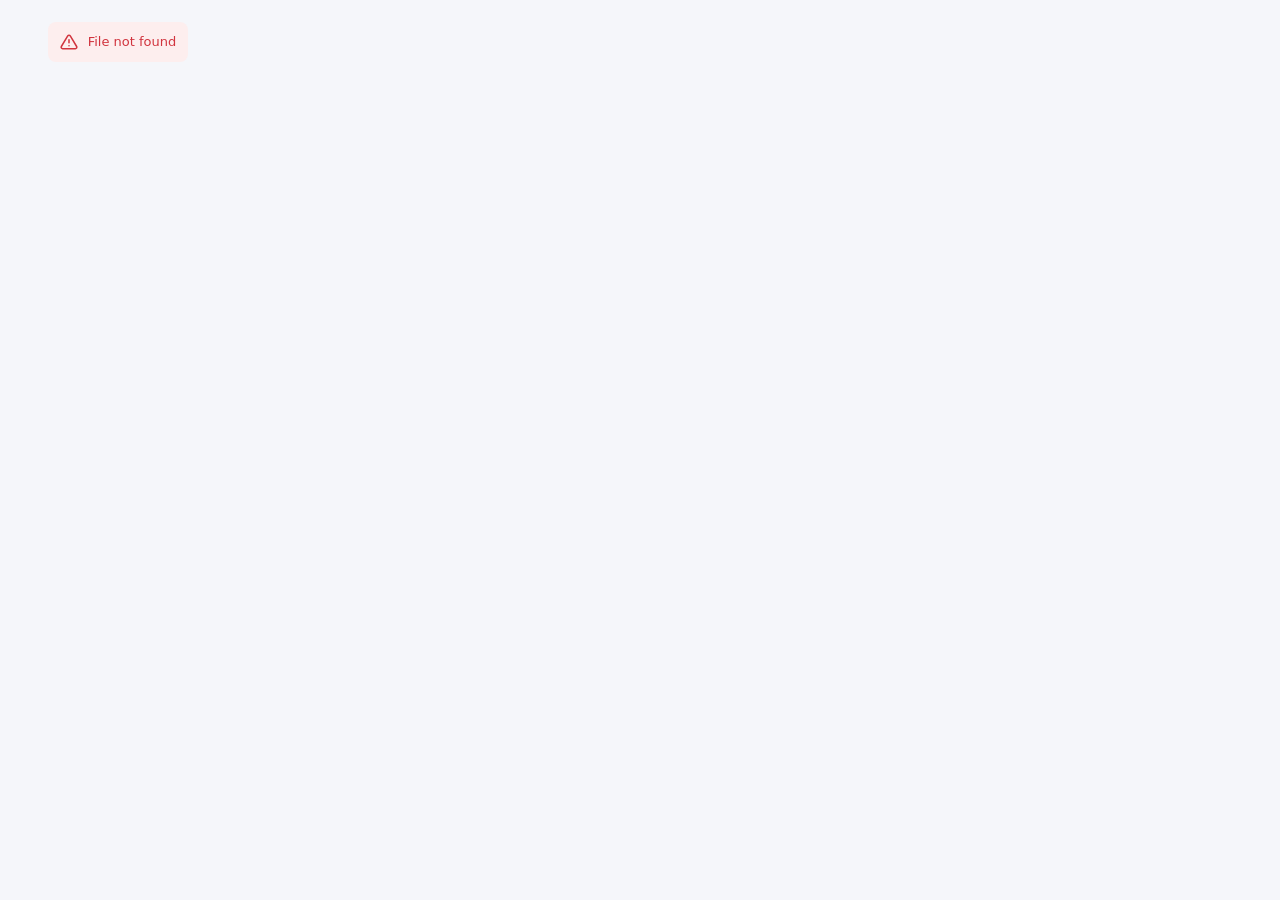
==== web/index.html @ 5fd73413 "Diálogo, API, consola web, widget de chat y pruebas - Gestor de diálogo: sesiones, contextos con dur" ====
<!doctype html>
<html lang="es">
<head>
  <meta charset="utf-8">
  <meta name="viewport" content="width=device-width, initial-scale=1">
  <title>Agente conversacional</title>
  <link rel="icon" href="data:image/svg+xml,%3Csvg xmlns='http://www.w3.org/2000/svg' viewBox='0 0 32 32'%3E%3Crect width='32' height='32' rx='9' fill='%234361ee'/%3E%3Cpath d='M9 11h14M9 16h9M9 21h6' stroke='white' stroke-width='2.6' stroke-linecap='round'/%3E%3C/svg%3E">
  <link rel="stylesheet" href="css/app.css">
  <script>
    try {
      const t = localStorage.getItem("agente.theme");
      if (t) document.documentElement.dataset.theme = t;
    } catch (e) {}
  </script>
</head>
<body>
  <div id="app" class="app">
    <noscript><p style="padding:20px">Esta consola necesita JavaScript.</p></noscript>
  </div>
  <script type="module" src="js/app.js"></script>
</body>
</html>
---- web/css/app.css ----
/* Consola del agente conversacional */
:root {
  --bg: #f5f6fa;
  --panel: #ffffff;
  --panel-2: #f2f4f8;
  --panel-3: #e9ecf3;
  --border: #e1e5ee;
  --border-strong: #c9cfdc;
  --text: #1b2232;
  --muted: #5f6b80;
  --faint: #8a94a8;
  --primary: #4361ee;
  --primary-hover: #3651d4;
  --primary-ink: #ffffff;
  --primary-soft: #edf0fe;
  --danger: #d1343e;
  --danger-soft: #fdeeee;
  --success: #12875a;
  --success-soft: #e7f6ef;
  --warning: #a75a00;
  --warning-soft: #fff4e0;
  --shadow-sm: 0 1px 2px rgba(20, 30, 55, .06);
  --shadow: 0 2px 6px rgba(20, 30, 55, .08), 0 1px 2px rgba(20, 30, 55, .06);
  --shadow-lg: 0 12px 32px rgba(20, 30, 55, .18);
  --radius: 10px;
  --radius-sm: 7px;
  --sidebar-w: 236px;
  --sim-w: 370px;
  --font: system-ui, -apple-system, "Segoe UI", Roboto, "Helvetica Neue", Arial, sans-serif;
  --mono: ui-monospace, "Cascadia Code", "SF Mono", Consolas, monospace;
  /* colores de anotaciones */
  --a0: #ffe3a3; --a1: #c8ecff; --a2: #d9f5c9; --a3: #ffd2e1;
  --a4: #e5d9ff; --a5: #ffd9c2; --a6: #c9f1ec; --a7: #f1e6c9;
  --a-ink: #1b2232;
  color-scheme: light;
}

@media (prefers-color-scheme: dark) {
  :root:not([data-theme="light"]) {
    --bg: #12151d; --panel: #1a1f2a; --panel-2: #212735; --panel-3: #2a3142;
    --border: #2d3445; --border-strong: #3d465a; --text: #e6e9f0; --muted: #a2abbd;
    --faint: #7a8396; --primary: #6c86ff; --primary-hover: #8197ff; --primary-ink: #0d1020;
    --primary-soft: #232c4d; --danger: #ff6b72; --danger-soft: #3a1d22; --success: #3ccf91;
    --success-soft: #16352a; --warning: #ffb547; --warning-soft: #3a2c14;
    --shadow-sm: 0 1px 2px rgba(0, 0, 0, .4); --shadow: 0 2px 8px rgba(0, 0, 0, .45);
    --shadow-lg: 0 14px 36px rgba(0, 0, 0, .6);
    --a0: #6b5212; --a1: #164b66; --a2: #2f5a1f; --a3: #6b2440; --a4: #42317a; --a5: #6e3a19;
    --a6: #165a52; --a7: #5a4c22; --a-ink: #f3f5fa;
    color-scheme: dark;
  }
}
:root[data-theme="dark"] {
  --bg: #12151d; --panel: #1a1f2a; --panel-2: #212735; --panel-3: #2a3142;
  --border: #2d3445; --border-strong: #3d465a; --text: #e6e9f0; --muted: #a2abbd;
  --faint: #7a8396; --primary: #6c86ff; --primary-hover: #8197ff; --primary-ink: #0d1020;
  --primary-soft: #232c4d; --danger: #ff6b72; --danger-soft: #3a1d22; --success: #3ccf91;
  --success-soft: #16352a; --warning: #ffb547; --warning-soft: #3a2c14;
  --shadow-sm: 0 1px 2px rgba(0, 0, 0, .4); --shadow: 0 2px 8px rgba(0, 0, 0, .45);
  --shadow-lg: 0 14px 36px rgba(0, 0, 0, .6);
  --a0: #6b5212; --a1: #164b66; --a2: #2f5a1f; --a3: #6b2440; --a4: #42317a; --a5: #6e3a19;
  --a6: #165a52; --a7: #5a4c22; --a-ink: #f3f5fa;
  color-scheme: dark;
}

* { box-sizing: border-box; }
html, body { height: 100%; }
body {
  margin: 0;
  background: var(--bg);
  color: var(--text);
  font: 14px/1.5 var(--font);
  -webkit-font-smoothing: antialiased;
}
a { color: var(--primary); text-decoration: none; }
a:hover { text-decoration: underline; }
h1, h2, h3, h4 { margin: 0; line-height: 1.25; }
code, pre, .mono { font-family: var(--mono); font-size: 12.5px; }
pre { margin: 0; white-space: pre-wrap; word-break: break-word; }
svg.icon { width: 18px; height: 18px; flex: none; stroke: currentColor; fill: none; stroke-width: 2;
  stroke-linecap: round; stroke-linejoin: round; }
.hidden { display: none !important; }
.muted { color: var(--muted); }
.faint { color: var(--faint); }
.small { font-size: 12.5px; }
.nowrap { white-space: nowrap; }
.grow { flex: 1; min-width: 0; }
.row { display: flex; align-items: center; gap: 8px; }
.row.wrap { flex-wrap: wrap; }
.row.top { align-items: flex-start; }
.col { display: flex; flex-direction: column; gap: 8px; }
.spacer { flex: 1; }
.sr-only { position: absolute; width: 1px; height: 1px; overflow: hidden; clip: rect(0 0 0 0); }

/* ------------------------------------------------------------------ layout */
.app { display: grid; grid-template-columns: var(--sidebar-w) minmax(0, 1fr) var(--sim-w);
  height: 100vh; }
.app.sim-closed { grid-template-columns: var(--sidebar-w) minmax(0, 1fr) 0; }
.sidebar { background: var(--panel); border-right: 1px solid var(--border); display: flex;
  flex-direction: column; min-height: 0; }
.brand { display: flex; align-items: center; gap: 10px; padding: 16px 16px 12px; font-weight: 700;
  font-size: 15px; }
.brand .logo { width: 30px; height: 30px; border-radius: 9px; background: var(--primary);
  color: var(--primary-ink); display: grid; place-items: center; }
.brand .logo svg { width: 18px; height: 18px; }
.agent-picker { margin: 4px 12px 10px; position: relative; }
.agent-picker select { width: 100%; }
.nav { display: flex; flex-direction: column; gap: 2px; padding: 4px 8px; overflow-y: auto; }
.nav a { display: flex; align-items: center; gap: 10px; padding: 8px 10px; border-radius: 8px;
  color: var(--muted); font-weight: 500; text-decoration: none; }
.nav a:hover { background: var(--panel-2); color: var(--text); }
.nav a.active { background: var(--primary-soft); color: var(--primary); }
.nav .badge { margin-left: auto; }
.nav-sep { height: 1px; background: var(--border); margin: 8px 10px; }
.sidebar-foot { margin-top: auto; padding: 10px 12px 14px; display: flex; gap: 6px;
  align-items: center; border-top: 1px solid var(--border); }
.main { overflow-y: auto; min-width: 0; }
.page { max-width: 1060px; margin: 0 auto; padding: 22px 28px 60px; }
.page-head { display: flex; align-items: center; gap: 12px; margin-bottom: 18px; flex-wrap: wrap; }
.page-head h1 { font-size: 22px; font-weight: 700; }
.page-head .sub { color: var(--muted); font-size: 13px; }
.topbar { display: none; }

/* ------------------------------------------------------------- componentes */
.card { background: var(--panel); border: 1px solid var(--border); border-radius: var(--radius);
  box-shadow: var(--shadow-sm); }
.card + .card { margin-top: 14px; }
.card-head { display: flex; align-items: center; gap: 10px; padding: 14px 16px 0; }
.card-head h2 { font-size: 15px; font-weight: 650; }
.card-head .help { color: var(--muted); font-size: 12.5px; }
.card-body { padding: 12px 16px 16px; }
.section-title { font-size: 12px; font-weight: 700; text-transform: uppercase; letter-spacing: .04em;
  color: var(--faint); margin: 18px 0 8px; }

.btn { display: inline-flex; align-items: center; justify-content: center; gap: 6px; height: 34px;
  padding: 0 13px; border-radius: 8px; border: 1px solid var(--border-strong); background: var(--panel);
  color: var(--text); font: inherit; font-weight: 550; cursor: pointer; white-space: nowrap;
  transition: background .12s, border-color .12s, color .12s; }
.btn:hover { background: var(--panel-2); }
.btn:disabled { opacity: .5; cursor: default; }
.btn.primary { background: var(--primary); border-color: var(--primary); color: var(--primary-ink); }
.btn.primary:hover:not(:disabled) { background: var(--primary-hover); }
.btn.danger { color: var(--danger); border-color: var(--border-strong); }
.btn.danger:hover { background: var(--danger-soft); border-color: var(--danger); }
.btn.ghost { border-color: transparent; background: transparent; color: var(--muted); }
.btn.ghost:hover { background: var(--panel-2); color: var(--text); }
.btn.sm { height: 28px; padding: 0 9px; font-size: 12.5px; border-radius: 7px; }
.btn.icon-only { width: 34px; padding: 0; }
.btn.sm.icon-only { width: 28px; }
.btn.ok { color: var(--success); }
.btn.ok:hover { background: var(--success-soft); border-color: var(--success); }

input[type=text], input[type=number], input[type=search], input[type=password], input[type=url],
textarea, select {
  font: inherit; color: var(--text); background: var(--panel); border: 1px solid var(--border-strong);
  border-radius: 8px; padding: 7px 10px; outline: none; min-width: 0;
  transition: border-color .12s, box-shadow .12s; }
input:focus, textarea:focus, select:focus { border-color: var(--primary);
  box-shadow: 0 0 0 3px color-mix(in srgb, var(--primary) 18%, transparent); }
textarea { resize: vertical; min-height: 60px; line-height: 1.45; }
select { padding-right: 28px; }
input.big { font-size: 18px; font-weight: 650; padding: 8px 12px; }
input.plain { border-color: transparent; background: transparent; }
input.plain:hover { border-color: var(--border); }
input.plain:focus { border-color: var(--primary); background: var(--panel); }
.field { display: flex; flex-direction: column; gap: 5px; font-weight: 550; font-size: 13px; }
.field .hint { font-weight: 400; color: var(--muted); font-size: 12px; }
.check { display: inline-flex; align-items: center; gap: 8px; cursor: pointer; user-select: none; }
.check input { width: 16px; height: 16px; accent-color: var(--primary); margin: 0; }
.switch { position: relative; display: inline-flex; align-items: center; gap: 10px; cursor: pointer; }
.switch input { appearance: none; width: 36px; height: 20px; border-radius: 20px; background: var(--panel-3);
  border: 1px solid var(--border-strong); position: relative; cursor: pointer; margin: 0;
  transition: background .15s; flex: none; }
.switch input::after { content: ""; position: absolute; top: 2px; left: 2px; width: 14px; height: 14px;
  border-radius: 50%; background: #fff; box-shadow: var(--shadow-sm); transition: transform .15s; }
.switch input:checked { background: var(--primary); border-color: var(--primary); }
.switch input:checked::after { transform: translateX(16px); }

.badge { display: inline-flex; align-items: center; gap: 4px; height: 20px; padding: 0 7px;
  border-radius: 20px; font-size: 11.5px; font-weight: 600; background: var(--panel-3);
  color: var(--muted); white-space: nowrap; }
.badge.primary { background: var(--primary-soft); color: var(--primary); }
.badge.success { background: var(--success-soft); color: var(--success); }
.badge.danger { background: var(--danger-soft); color: var(--danger); }
.badge.warning { background: var(--warning-soft); color: var(--warning); }
.badge.outline { background: transparent; border: 1px solid var(--border-strong); }
.badge.ctx-in::before { content: "→"; }
.badge.ctx-out::after { content: "→"; }

.chips { display: flex; flex-wrap: wrap; align-items: center; gap: 6px; padding: 5px 6px;
  border: 1px solid var(--border-strong); border-radius: 8px; background: var(--panel); min-height: 36px;
  cursor: text; }
.chips:focus-within { border-color: var(--primary);
  box-shadow: 0 0 0 3px color-mix(in srgb, var(--primary) 18%, transparent); }
.chip { display: inline-flex; align-items: center; gap: 4px; height: 24px; padding: 0 4px 0 9px;
  border-radius: 6px; background: var(--panel-3); font-size: 12.5px; max-width: 100%; }
.chip span { overflow: hidden; text-overflow: ellipsis; white-space: nowrap; }
.chip button { border: 0; background: transparent; color: var(--faint); cursor: pointer; padding: 0 2px;
  display: grid; place-items: center; border-radius: 4px; }
.chip button:hover { color: var(--danger); }
.chip button svg { width: 13px; height: 13px; }
.chip input.lifespan { width: 44px; height: 20px; padding: 0 4px; font-size: 12px; border-radius: 5px; }
.chips > input { border: 0; outline: 0; box-shadow: none !important; flex: 1; min-width: 120px;
  padding: 3px 4px; background: transparent; }

.list { display: flex; flex-direction: column; }
.list-item { display: flex; align-items: center; gap: 12px; padding: 11px 16px;
  border-top: 1px solid var(--border); cursor: pointer; }
.list-item:first-child { border-top: 0; }
.list-item:hover { background: var(--panel-2); }
.list-item .title { font-weight: 600; }
.list-item .meta { display: flex; gap: 6px; flex-wrap: wrap; align-items: center; }
.list-item .actions { opacity: 0; transition: opacity .1s; }
.list-item:hover .actions { opacity: 1; }
.empty { text-align: center; color: var(--muted); padding: 36px 16px; }
.empty svg { width: 34px; height: 34px; color: var(--faint); margin-bottom: 6px; }

table.table { width: 100%; border-collapse: collapse; }
.table th { text-align: left; font-size: 12px; font-weight: 650; color: var(--faint); padding: 8px 10px;
  border-bottom: 1px solid var(--border); white-space: nowrap; }
.table td { padding: 7px 10px; border-bottom: 1px solid var(--border); vertical-align: middle; }
.table tr:last-child td { border-bottom: 0; }
.table input[type=text] { width: 100%; }
.table-wrap { overflow-x: auto; }

.tabs { display: flex; gap: 4px; border-bottom: 1px solid var(--border); margin-bottom: 14px; }
.tabs button { border: 0; background: transparent; font: inherit; font-weight: 550; color: var(--muted);
  padding: 8px 12px; border-bottom: 2px solid transparent; cursor: pointer; margin-bottom: -1px; }
.tabs button.active { color: var(--primary); border-bottom-color: var(--primary); }

.notice { display: flex; gap: 10px; align-items: flex-start; padding: 10px 12px; border-radius: 8px;
  background: var(--panel-2); color: var(--muted); font-size: 13px; }
.notice.warning { background: var(--warning-soft); color: var(--warning); }
.notice.danger { background: var(--danger-soft); color: var(--danger); }
.notice.success { background: var(--success-soft); color: var(--success); }
.notice.info { background: var(--primary-soft); color: var(--primary); }
.notice svg { margin-top: 1px; }

/* ---------------------------------------------------- frases y anotaciones */
.phrase-add { display: flex; gap: 8px; }
.phrase-add input { flex: 1; }
.phrase-list { display: flex; flex-direction: column; margin-top: 10px; border: 1px solid var(--border);
  border-radius: 8px; overflow: hidden; }
.phrase-row { display: flex; align-items: center; gap: 8px; padding: 6px 8px 6px 12px;
  border-top: 1px solid var(--border); background: var(--panel); }
.phrase-row:first-child { border-top: 0; }
.phrase-row:hover { background: var(--panel-2); }
.phrase-row .quote { color: var(--faint); font-weight: 700; }
.phrase-row .actions { opacity: 0; }
.phrase-row:hover .actions, .phrase-row:focus-within .actions { opacity: 1; }
.phrase { flex: 1; min-width: 0; padding: 3px 2px; line-height: 1.75; white-space: pre-wrap;
  word-break: break-word; cursor: text; }
.phrase:focus { outline: none; }
.ann { border-radius: 4px; padding: 1px 2px; color: var(--a-ink); cursor: pointer;
  box-decoration-break: clone; -webkit-box-decoration-break: clone; }
.ann:hover { outline: 2px solid color-mix(in srgb, var(--text) 25%, transparent); }
.ann-0 { background: var(--a0); } .ann-1 { background: var(--a1); } .ann-2 { background: var(--a2); }
.ann-3 { background: var(--a3); } .ann-4 { background: var(--a4); } .ann-5 { background: var(--a5); }
.ann-6 { background: var(--a6); } .ann-7 { background: var(--a7); }
.ann-dot { display: inline-block; width: 10px; height: 10px; border-radius: 3px; flex: none; }
.phrase-edit { flex: 1; }

/* ------------------------------------------------------------ popovers */
.popover { position: fixed; z-index: 60; background: var(--panel); border: 1px solid var(--border);
  border-radius: 10px; box-shadow: var(--shadow-lg); min-width: 230px; max-width: 320px; padding: 6px; }
.popover .search { width: 100%; margin-bottom: 6px; }
.popover .options { max-height: 260px; overflow-y: auto; display: flex; flex-direction: column; }
.popover .opt { display: flex; align-items: center; gap: 8px; padding: 6px 8px; border-radius: 6px;
  cursor: pointer; border: 0; background: transparent; font: inherit; color: var(--text); text-align: left; }
.popover .opt:hover, .popover .opt.focus { background: var(--panel-2); }
.popover .opt .desc { color: var(--faint); font-size: 11.5px; margin-left: auto; overflow: hidden;
  text-overflow: ellipsis; white-space: nowrap; max-width: 140px; }
.popover .group { font-size: 11px; font-weight: 700; color: var(--faint); text-transform: uppercase;
  padding: 6px 8px 2px; }
.popover .pop-head { padding: 6px 8px; font-weight: 650; }

/* ------------------------------------------------------- modal y toasts */
.modal-back { position: fixed; inset: 0; background: rgba(10, 14, 25, .45); z-index: 80; display: grid;
  place-items: center; padding: 16px; animation: fade .12s ease; }
.modal { background: var(--panel); border-radius: 14px; box-shadow: var(--shadow-lg); width: 100%;
  max-width: 520px; max-height: calc(100vh - 32px); display: flex; flex-direction: column; }
.modal.wide { max-width: 760px; }
.modal-head { padding: 16px 18px 6px; display: flex; align-items: center; gap: 10px; }
.modal-head h3 { font-size: 17px; }
.modal-body { padding: 8px 18px 14px; overflow-y: auto; display: flex; flex-direction: column; gap: 12px; }
.modal-foot { padding: 12px 18px 16px; display: flex; justify-content: flex-end; gap: 8px; }
.toasts { position: fixed; bottom: 18px; left: 50%; transform: translateX(-50%); z-index: 90;
  display: flex; flex-direction: column; gap: 8px; align-items: center; pointer-events: none; }
.toast { background: var(--text); color: var(--bg); padding: 9px 14px; border-radius: 9px;
  box-shadow: var(--shadow-lg); font-weight: 550; animation: rise .18s ease; pointer-events: auto;
  max-width: min(520px, 90vw); }
.toast.error { background: var(--danger); color: #fff; }
.toast.success { background: var(--success); color: #fff; }
@keyframes fade { from { opacity: 0; } }
@keyframes rise { from { opacity: 0; transform: translateY(8px); } }

/* -------------------------------------------------------- simulador */
.sim { background: var(--panel); border-left: 1px solid var(--border); display: flex;
  flex-direction: column; min-height: 0; min-width: 0; overflow: hidden; }
.sim-head { display: flex; align-items: center; gap: 6px; padding: 12px 12px 10px 16px;
  border-bottom: 1px solid var(--border); }
.sim-head h2 { font-size: 15px; }
.sim-body { flex: 1; overflow-y: auto; padding: 14px 12px; display: flex; flex-direction: column; gap: 8px;
  background: var(--panel-2); }
.sim-foot { padding: 10px 12px 12px; border-top: 1px solid var(--border); display: flex; gap: 6px; }
.sim-foot input { flex: 1; }
.msg { max-width: 86%; padding: 8px 12px; border-radius: 14px; white-space: pre-wrap; word-break: break-word;
  line-height: 1.45; }
.msg.user { align-self: flex-end; background: var(--primary); color: var(--primary-ink);
  border-bottom-right-radius: 4px; }
.msg.bot { align-self: flex-start; background: var(--panel); border: 1px solid var(--border);
  border-bottom-left-radius: 4px; }
.msg.system { align-self: center; background: transparent; color: var(--faint); font-size: 12px; padding: 2px; }
.quick { display: flex; flex-wrap: wrap; gap: 6px; align-self: flex-start; max-width: 92%; }
.quick button { border: 1px solid var(--primary); color: var(--primary); background: var(--panel);
  border-radius: 16px; padding: 4px 11px; font: inherit; font-size: 13px; cursor: pointer; }
.quick button:hover { background: var(--primary-soft); }
.turn-meta { align-self: flex-start; display: flex; align-items: center; gap: 6px; font-size: 12px;
  color: var(--muted); flex-wrap: wrap; max-width: 100%; }
.turn-meta .intent-link { border: 0; background: transparent; padding: 0; font: inherit; color: var(--muted);
  cursor: pointer; text-decoration: underline dotted; }
.turn-detail { align-self: stretch; background: var(--panel); border: 1px solid var(--border);
  border-radius: 10px; padding: 10px 12px; font-size: 12.5px; display: flex; flex-direction: column; gap: 8px; }
.turn-detail .kv { display: grid; grid-template-columns: 96px 1fr; gap: 4px 10px; }
.turn-detail .kv > div:nth-child(odd) { color: var(--faint); }
.payload { align-self: flex-start; max-width: 92%; background: var(--panel); border: 1px dashed var(--border-strong);
  border-radius: 10px; padding: 8px 10px; }
.typing { align-self: flex-start; color: var(--faint); font-size: 13px; }
.sim-toggle { position: fixed; right: 18px; bottom: 18px; z-index: 40; width: 52px; height: 52px;
  border-radius: 50%; border: 0; background: var(--primary); color: var(--primary-ink);
  box-shadow: var(--shadow-lg); cursor: pointer; display: none; place-items: center; }
.sim-toggle svg { width: 24px; height: 24px; }
.app.sim-closed .sim { display: none; }
.app.sim-closed .sim-toggle { display: grid; }

/* ------------------------------------------------------- analizador */
.conf-bar { position: relative; height: 8px; border-radius: 6px; background: var(--panel-3); overflow: hidden;
  min-width: 90px; }
.conf-bar > span { position: absolute; inset: 0 auto 0 0; background: var(--primary); border-radius: 6px; }
.conf-bar.low > span { background: var(--warning); }
.conf-bar .thr { position: absolute; top: -2px; bottom: -2px; width: 2px; background: var(--danger); }
.token-grid { display: flex; flex-wrap: wrap; gap: 6px; }
.token { border: 1px solid var(--border); border-radius: 8px; padding: 5px 8px; background: var(--panel);
  display: flex; flex-direction: column; gap: 1px; min-width: 52px; }
.token .t { font-weight: 650; }
.token .n, .token .s { font-family: var(--mono); font-size: 11.5px; color: var(--muted); }
.token.stop { opacity: .7; }
.token.sym { background: var(--panel-2); }
.token.ent { border-color: transparent; }
.token .corr { color: var(--warning); font-size: 11.5px; }
.token.ann-0 { background: var(--a0); } .token.ann-1 { background: var(--a1); }
.token.ann-2 { background: var(--a2); } .token.ann-3 { background: var(--a3); }
.token.ann-4 { background: var(--a4); } .token.ann-5 { background: var(--a5); }
.token.ann-6 { background: var(--a6); } .token.ann-7 { background: var(--a7); }
.token.ent .n, .token.ent .s { color: var(--a-ink); opacity: .75; }
.result-text { font-size: 17px; line-height: 2; }
.kv-table { display: grid; grid-template-columns: max-content 1fr; gap: 6px 14px; }
.kv-table > div:nth-child(odd) { color: var(--muted); }
.feedback { border: 1px solid var(--border); border-radius: 10px; padding: 12px 14px; background: var(--panel-2); }

.grid-2 { display: grid; grid-template-columns: 1fr 1fr; gap: 14px; }
.grid-3 { display: grid; grid-template-columns: repeat(3, 1fr); gap: 14px; }
.stat { padding: 14px 16px; }
.stat .v { font-size: 24px; font-weight: 700; }
.stat .l { color: var(--muted); font-size: 12.5px; }
.agent-cards { display: grid; grid-template-columns: repeat(auto-fill, minmax(260px, 1fr)); gap: 14px; }
.agent-card { padding: 16px; cursor: pointer; display: flex; flex-direction: column; gap: 8px;
  transition: border-color .12s, box-shadow .12s; }
.agent-card:hover { border-color: var(--primary); box-shadow: var(--shadow); }
.agent-card h3 { font-size: 16px; }
.code-block { position: relative; background: var(--panel-2); border: 1px solid var(--border); border-radius: 8px;
  padding: 10px 12px; overflow-x: auto; }
.code-block pre { white-space: pre; }
.code-block .copy { position: absolute; top: 6px; right: 6px; }
.transcript { display: flex; flex-direction: column; gap: 8px; }
.log-item { padding: 12px 16px; border-top: 1px solid var(--border); display: flex; flex-direction: column; gap: 8px; }
.log-item:first-child { border-top: 0; }
.log-item .q { font-size: 15px; }
.validation-item { display: flex; gap: 8px; align-items: flex-start; padding: 6px 0; font-size: 13px; }

/* ------------------------------------------------------------ móvil */
@media (max-width: 1180px) {
  .app, .app.sim-closed { grid-template-columns: var(--sidebar-w) minmax(0, 1fr); }
  .sim { position: fixed; right: 0; top: 0; bottom: 0; width: min(var(--sim-w), 100vw); z-index: 50;
    box-shadow: var(--shadow-lg); }
  .page { padding: 18px 18px 80px; }
}
@media (max-width: 760px) {
  .app, .app.sim-closed { grid-template-columns: minmax(0, 1fr); grid-template-rows: auto minmax(0, 1fr); }
  .topbar { display: flex; align-items: center; gap: 8px; padding: 8px 12px; background: var(--panel);
    border-bottom: 1px solid var(--border); }
  .topbar .title { font-weight: 650; }
  .sidebar { position: fixed; inset: 0 auto 0 0; width: 260px; z-index: 55; transform: translateX(-100%);
    transition: transform .2s; box-shadow: var(--shadow-lg); }
  .app.menu-open .sidebar { transform: none; }
  .page { padding: 14px 14px 90px; }
  .grid-2, .grid-3 { grid-template-columns: 1fr; }
  .page-head h1 { font-size: 19px; }
  .page-head > input[type=search] { width: 100% !important; order: 3; }
  .list-item .actions, .phrase-row .actions { opacity: 1; }
}
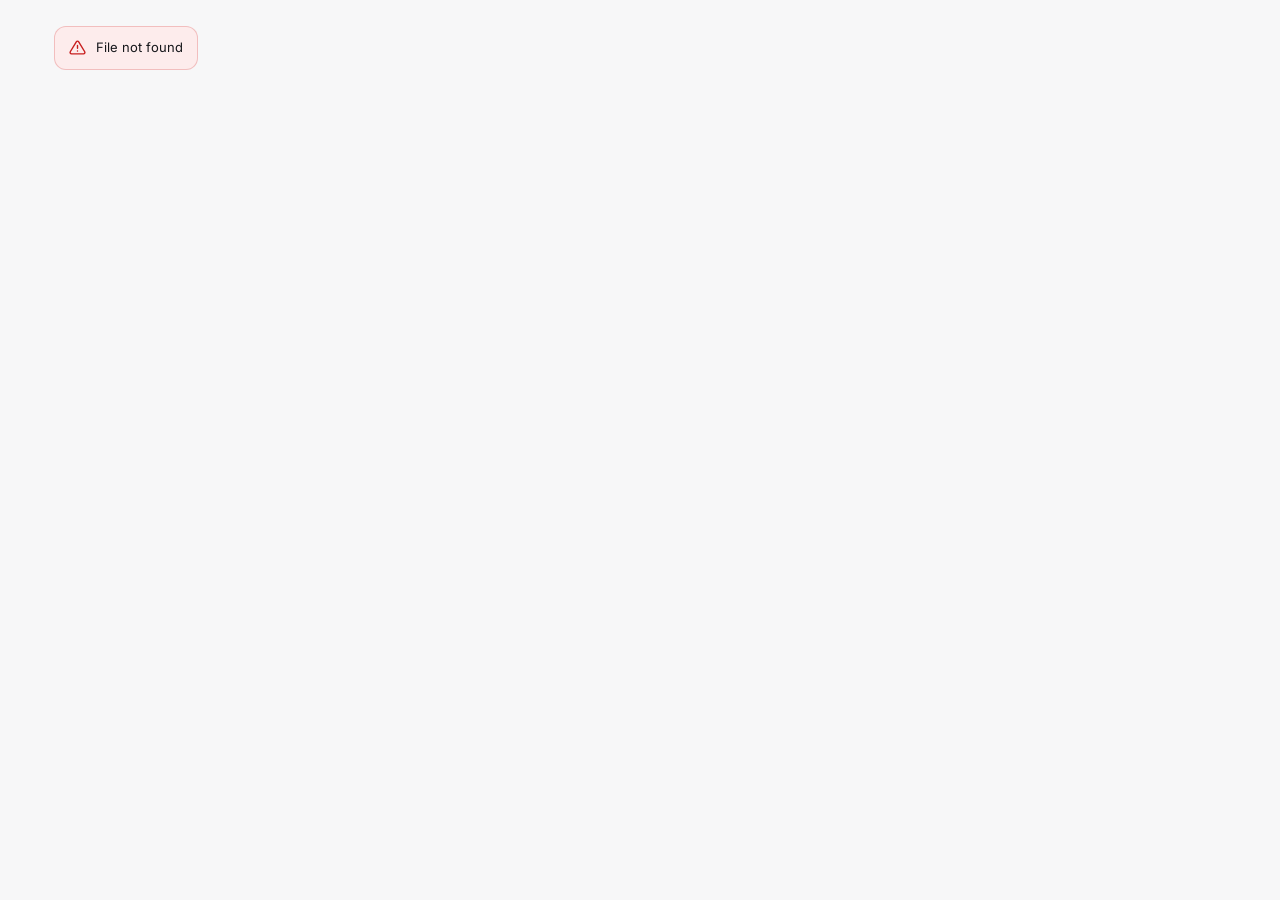
==== commit c9710bf2: "Rediseño de la consola: nace Lince, con referencia de la API propia La consola pasa a llamarse Lince" ====
--- a/web/index.html
+++ b/web/index.html
@@ -3,8 +3,14 @@
 <head>
   <meta charset="utf-8">
   <meta name="viewport" content="width=device-width, initial-scale=1">
-  <title>Agente conversacional</title>
-  <link rel="icon" href="data:image/svg+xml,%3Csvg xmlns='http://www.w3.org/2000/svg' viewBox='0 0 32 32'%3E%3Crect width='32' height='32' rx='9' fill='%234361ee'/%3E%3Cpath d='M9 11h14M9 16h9M9 21h6' stroke='white' stroke-width='2.6' stroke-linecap='round'/%3E%3C/svg%3E">
+  <title>Lince</title>
+  <meta name="description" content="Lince: crea chatbots en español y mira cómo aprenden. Alternativa libre y local a Dialogflow.">
+  <meta name="theme-color" content="#f7f7f8">
+  <link rel="icon" href="favicon.svg" type="image/svg+xml">
+  <link rel="icon" href="favicon.ico" sizes="48x48">
+  <link rel="apple-touch-icon" href="icons/apple-touch-icon.png">
+  <link rel="manifest" href="manifest.webmanifest">
+  <link rel="preload" href="fonts/inter-latin.woff2" as="font" type="font/woff2" crossorigin>
   <link rel="stylesheet" href="css/app.css">
   <script>
     try {
--- a/web/css/app.css
+++ b/web/css/app.css
@@ -1,67 +1,115 @@
-/* Consola del agente conversacional */
+/* Lince · consola web (también la usa la referencia de la API, /docs) */
+
+/* ------------------------------------------------------------------ fuente */
+/* Inter (licencia OFL, ver fonts/LICENSE-Inter.txt), solo el alfabeto latino:
+   ~70 KB y funciona sin conexión. Lo que no cubre lo dibuja la fuente del sistema. */
+@font-face {
+  font-family: "Inter Variable";
+  font-style: normal;
+  font-display: swap;
+  font-weight: 100 900;
+  src: url(../fonts/inter-latin.woff2) format("woff2");
+  unicode-range: U+0000-00FF, U+0131, U+0152-0153, U+02BB-02BC, U+02C6, U+02DA, U+02DC, U+0304, U+0308,
+    U+0329, U+2000-206F, U+20AC, U+2122, U+2191, U+2193, U+2212, U+2215, U+FEFF, U+FFFD;
+}
+
+/* ------------------------------------------------------------------ colores */
 :root {
-  --bg: #f5f6fa;
+  --bg: #f7f7f8;
+  --sidebar: #fbfbfc;
   --panel: #ffffff;
-  --panel-2: #f2f4f8;
-  --panel-3: #e9ecf3;
-  --border: #e1e5ee;
-  --border-strong: #c9cfdc;
-  --text: #1b2232;
-  --muted: #5f6b80;
-  --faint: #8a94a8;
-  --primary: #4361ee;
-  --primary-hover: #3651d4;
+  --panel-2: #f4f4f6;
+  --panel-3: #ebecef;
+  --border: #e7e8eb;
+  --border-strong: #d6d8dd;
+  --text: #16171b;
+  --muted: #5f6471;
+  --faint: #80858f;
+  --primary: #4f46e5;
+  --primary-hover: #4338ca;
   --primary-ink: #ffffff;
-  --primary-soft: #edf0fe;
-  --danger: #d1343e;
-  --danger-soft: #fdeeee;
-  --success: #12875a;
-  --success-soft: #e7f6ef;
-  --warning: #a75a00;
-  --warning-soft: #fff4e0;
-  --shadow-sm: 0 1px 2px rgba(20, 30, 55, .06);
-  --shadow: 0 2px 6px rgba(20, 30, 55, .08), 0 1px 2px rgba(20, 30, 55, .06);
-  --shadow-lg: 0 12px 32px rgba(20, 30, 55, .18);
-  --radius: 10px;
-  --radius-sm: 7px;
-  --sidebar-w: 236px;
-  --sim-w: 370px;
-  --font: system-ui, -apple-system, "Segoe UI", Roboto, "Helvetica Neue", Arial, sans-serif;
-  --mono: ui-monospace, "Cascadia Code", "SF Mono", Consolas, monospace;
+  --primary-soft: #eeedfd;
+  --accent-text: #4338ca;
+  --brand-1: #5b5cf6;
+  --brand-2: #9645ee;
+  --ring: rgba(79, 70, 229, .22);
+  --danger: #c81e1e;
+  --danger-soft: #fdecec;
+  --success: #12733a;
+  --success-soft: #e8f3ec;
+  --warning: #a14a06;
+  --warning-soft: #fdf1e3;
+  --row-hover: #f8f8fa;
+  --nav-active: #ffffff;
+  --tip-bg: #1b1c22;
+  --tip-ink: #fafafa;
+  --code-bg: #16171d;
+  --code-ink: #e4e4e7;
+  --code-border: #26272f;
+  --overlay: rgba(15, 16, 22, .4);
+  --glow: rgba(91, 92, 246, .08);
+  --shadow-xs: 0 1px 2px rgba(16, 18, 27, .05);
+  --shadow-sm: 0 1px 2px rgba(16, 18, 27, .05), 0 1px 3px rgba(16, 18, 27, .05);
+  --shadow: 0 8px 20px -6px rgba(16, 18, 27, .12), 0 2px 4px -2px rgba(16, 18, 27, .06);
+  --shadow-lg: 0 24px 56px -12px rgba(16, 18, 27, .28), 0 8px 18px -8px rgba(16, 18, 27, .12);
+  --radius: 14px;
+  --radius-sm: 10px;
+  --radius-xs: 7px;
+  --sidebar-w: 252px;
+  --sim-w: 384px;
+  --font: "Inter Variable", "Segoe UI Variable Text", "Segoe UI", system-ui, -apple-system, Roboto, "Helvetica Neue", Arial, sans-serif;
+  --mono: ui-monospace, "Cascadia Code", "Cascadia Mono", "SF Mono", "JetBrains Mono", Consolas, "Liberation Mono", monospace;
+  --ease: cubic-bezier(.2, .8, .2, 1);
+  --spring: cubic-bezier(.34, 1.45, .64, 1);
   /* colores de anotaciones */
   --a0: #ffe3a3; --a1: #c8ecff; --a2: #d9f5c9; --a3: #ffd2e1;
   --a4: #e5d9ff; --a5: #ffd9c2; --a6: #c9f1ec; --a7: #f1e6c9;
   --a-ink: #1b2232;
+  /* gráficos (paleta validada para daltonismo sobre fondo claro) */
+  --series-1: #2a78d6; --series-2: #eb6834; --series-neg: #e34948; --deemph: #c6c5bf;
+  --grid: #e7e6e0; --axis: #c3c2b7; --good: #0ca30c; --critical: #d03b3b;
   color-scheme: light;
 }
 
+/* Modo oscuro clásico: grises neutros, sin tintes azulados en las superficies */
 @media (prefers-color-scheme: dark) {
   :root:not([data-theme="light"]) {
-    --bg: #12151d; --panel: #1a1f2a; --panel-2: #212735; --panel-3: #2a3142;
-    --border: #2d3445; --border-strong: #3d465a; --text: #e6e9f0; --muted: #a2abbd;
-    --faint: #7a8396; --primary: #6c86ff; --primary-hover: #8197ff; --primary-ink: #0d1020;
-    --primary-soft: #232c4d; --danger: #ff6b72; --danger-soft: #3a1d22; --success: #3ccf91;
-    --success-soft: #16352a; --warning: #ffb547; --warning-soft: #3a2c14;
-    --shadow-sm: 0 1px 2px rgba(0, 0, 0, .4); --shadow: 0 2px 8px rgba(0, 0, 0, .45);
-    --shadow-lg: 0 14px 36px rgba(0, 0, 0, .6);
-    --a0: #6b5212; --a1: #164b66; --a2: #2f5a1f; --a3: #6b2440; --a4: #42317a; --a5: #6e3a19;
-    --a6: #165a52; --a7: #5a4c22; --a-ink: #f3f5fa;
+    --bg: #111111; --sidebar: #151515; --panel: #191919; --panel-2: #202020; --panel-3: #2a2a2a;
+    --border: #2a2a2a; --border-strong: #3a3a3a; --text: #ececec; --muted: #a3a3a3; --faint: #7d7d7d;
+    --primary: #5558e8; --primary-hover: #6366f1; --primary-ink: #ffffff; --primary-soft: #23233a;
+    --accent-text: #a5b4fc; --ring: rgba(99, 102, 241, .38);
+    --danger: #f87171; --danger-soft: #3a2323; --success: #4ade80; --success-soft: #1b3326;
+    --warning: #fbbf24; --warning-soft: #3a3119; --row-hover: #1d1d1d; --nav-active: #262626;
+    --tip-bg: #2e2e2e; --tip-ink: #f5f5f5; --code-bg: #0c0c0c; --code-ink: #e4e4e4; --code-border: #262626;
+    --overlay: rgba(0, 0, 0, .62); --glow: rgba(255, 255, 255, .025);
+    --shadow-xs: 0 1px 2px rgba(0, 0, 0, .4); --shadow-sm: 0 1px 3px rgba(0, 0, 0, .5);
+    --shadow: 0 8px 22px -6px rgba(0, 0, 0, .6); --shadow-lg: 0 24px 60px -12px rgba(0, 0, 0, .8);
+    --a0: #5a4718; --a1: #1e4865; --a2: #2d4f1f; --a3: #5e2a3d; --a4: #42356c; --a5: #653a1e;
+    --a6: #1d524a; --a7: #504727; --a-ink: #f2f2f2;
+    --series-1: #3987e5; --series-2: #d95926; --series-neg: #e66767; --deemph: #5e5e5b;
+    --grid: #2c2c2a; --axis: #4a4a47; --good: #0ca30c; --critical: #d03b3b;
     color-scheme: dark;
   }
 }
 :root[data-theme="dark"] {
-  --bg: #12151d; --panel: #1a1f2a; --panel-2: #212735; --panel-3: #2a3142;
-  --border: #2d3445; --border-strong: #3d465a; --text: #e6e9f0; --muted: #a2abbd;
-  --faint: #7a8396; --primary: #6c86ff; --primary-hover: #8197ff; --primary-ink: #0d1020;
-  --primary-soft: #232c4d; --danger: #ff6b72; --danger-soft: #3a1d22; --success: #3ccf91;
-  --success-soft: #16352a; --warning: #ffb547; --warning-soft: #3a2c14;
-  --shadow-sm: 0 1px 2px rgba(0, 0, 0, .4); --shadow: 0 2px 8px rgba(0, 0, 0, .45);
-  --shadow-lg: 0 14px 36px rgba(0, 0, 0, .6);
-  --a0: #6b5212; --a1: #164b66; --a2: #2f5a1f; --a3: #6b2440; --a4: #42317a; --a5: #6e3a19;
-  --a6: #165a52; --a7: #5a4c22; --a-ink: #f3f5fa;
+  --bg: #111111; --sidebar: #151515; --panel: #191919; --panel-2: #202020; --panel-3: #2a2a2a;
+  --border: #2a2a2a; --border-strong: #3a3a3a; --text: #ececec; --muted: #a3a3a3; --faint: #7d7d7d;
+  --primary: #5558e8; --primary-hover: #6366f1; --primary-ink: #ffffff; --primary-soft: #23233a;
+  --accent-text: #a5b4fc; --ring: rgba(99, 102, 241, .38);
+  --danger: #f87171; --danger-soft: #3a2323; --success: #4ade80; --success-soft: #1b3326;
+  --warning: #fbbf24; --warning-soft: #3a3119; --row-hover: #1d1d1d; --nav-active: #262626;
+  --tip-bg: #2e2e2e; --tip-ink: #f5f5f5; --code-bg: #0c0c0c; --code-ink: #e4e4e4; --code-border: #262626;
+  --overlay: rgba(0, 0, 0, .62); --glow: rgba(255, 255, 255, .025);
+  --shadow-xs: 0 1px 2px rgba(0, 0, 0, .4); --shadow-sm: 0 1px 3px rgba(0, 0, 0, .5);
+  --shadow: 0 8px 22px -6px rgba(0, 0, 0, .6); --shadow-lg: 0 24px 60px -12px rgba(0, 0, 0, .8);
+  --a0: #5a4718; --a1: #1e4865; --a2: #2d4f1f; --a3: #5e2a3d; --a4: #42356c; --a5: #653a1e;
+  --a6: #1d524a; --a7: #504727; --a-ink: #f2f2f2;
+  --series-1: #3987e5; --series-2: #d95926; --series-neg: #e66767; --deemph: #5e5e5b;
+  --grid: #2c2c2a; --axis: #4a4a47; --good: #0ca30c; --critical: #d03b3b;
   color-scheme: dark;
 }
 
+/* ------------------------------------------------------------------- base */
 * { box-sizing: border-box; }
 html, body { height: 100%; }
 body {
@@ -70,14 +118,19 @@
   color: var(--text);
   font: 14px/1.5 var(--font);
   -webkit-font-smoothing: antialiased;
+  -moz-osx-font-smoothing: grayscale;
+  text-rendering: optimizeLegibility;
 }
-a { color: var(--primary); text-decoration: none; }
+::selection { background: color-mix(in srgb, var(--primary) 24%, transparent); }
+a { color: var(--accent-text); text-decoration: none; text-underline-offset: 2px; }
 a:hover { text-decoration: underline; }
-h1, h2, h3, h4 { margin: 0; line-height: 1.25; }
-code, pre, .mono { font-family: var(--mono); font-size: 12.5px; }
+h1, h2, h3, h4 { margin: 0; line-height: 1.25; letter-spacing: -.012em; }
+code, pre, kbd, .mono { font-family: var(--mono); font-size: 12.5px; }
 pre { margin: 0; white-space: pre-wrap; word-break: break-word; }
 svg.icon { width: 18px; height: 18px; flex: none; stroke: currentColor; fill: none; stroke-width: 2;
   stroke-linecap: round; stroke-linejoin: round; }
+button { font: inherit; }
+:focus-visible { outline: 2px solid var(--primary); outline-offset: 2px; }
 .hidden { display: none !important; }
 .muted { color: var(--muted); }
 .faint { color: var(--faint); }
@@ -89,170 +142,435 @@
 .row.top { align-items: flex-start; }
 .col { display: flex; flex-direction: column; gap: 8px; }
 .spacer { flex: 1; }
-.sr-only { position: absolute; width: 1px; height: 1px; overflow: hidden; clip: rect(0 0 0 0); }
+.ellipsis { overflow: hidden; text-overflow: ellipsis; white-space: nowrap; }
+.sr-only { position: absolute; width: 1px; height: 1px; overflow: hidden; clip: rect(0 0 0 0); white-space: nowrap; }
+.num { text-align: right; font-variant-numeric: tabular-nums; white-space: nowrap; }
+.tnum { font-variant-numeric: tabular-nums; }
+kbd { display: inline-grid; place-items: center; min-width: 20px; height: 20px; padding: 0 5px; border-radius: 6px;
+  border: 1px solid var(--border-strong); border-bottom-width: 2px; background: var(--panel); color: var(--muted);
+  font-size: 11px; font-family: var(--font); font-weight: 600; line-height: 1; }
+
+/* -------------------------------------------------------------- animaciones */
+@keyframes fade { from { opacity: 0; } }
+@keyframes fade-out { to { opacity: 0; } }
+@keyframes rise { from { opacity: 0; transform: translateY(8px); } }
+@keyframes page-in { from { opacity: 0; transform: translateY(10px); } }
+@keyframes pop-in { from { opacity: 0; transform: scale(.96) translateY(-4px); } }
+@keyframes modal-in { from { opacity: 0; transform: translateY(14px) scale(.97); } }
+@keyframes modal-out { to { opacity: 0; transform: translateY(8px) scale(.98); } }
+@keyframes toast-in { from { opacity: 0; transform: translateY(16px) scale(.94); } }
+@keyframes toast-out { to { opacity: 0; transform: translateY(8px) scale(.96); } }
+@keyframes msg-in { from { opacity: 0; transform: translateY(8px) scale(.97); } }
+@keyframes grow-x { from { transform: scaleX(0); } }
+@keyframes shimmer { to { background-position: -200% 0; } }
+@keyframes spin { to { transform: rotate(360deg); } }
+@keyframes bounce-dot { 0%, 60%, 100% { transform: none; opacity: .45; } 30% { transform: translateY(-4px); opacity: 1; } }
+@keyframes badge-pop { 0% { transform: scale(1); } 40% { transform: scale(1.35); } 100% { transform: scale(1); } }
+@keyframes pulse-ring { 0% { box-shadow: 0 0 0 0 color-mix(in srgb, var(--primary) 45%, transparent); }
+  100% { box-shadow: 0 0 0 10px color-mix(in srgb, var(--primary) 0%, transparent); } }
+@keyframes flash { from { background: color-mix(in srgb, var(--primary) 16%, var(--panel)); } }
+@keyframes float { 0%, 100% { transform: translateY(0); } 50% { transform: translateY(-4px); } }
+@keyframes draw { from { stroke-dashoffset: 1; } }
+@keyframes check-pop { 0% { transform: scale(.8); } 60% { transform: scale(1.12); } 100% { transform: scale(1); } }
+@keyframes caret { 50% { opacity: 0; } }
+
+.stagger > * { animation: rise .32s var(--ease) backwards; animation-delay: calc(var(--i, 0) * 28ms); }
+.flash { animation: flash 1.2s var(--ease); }
+
+@media (prefers-reduced-motion: reduce) {
+  *, *::before, *::after { animation-duration: .01ms !important; animation-iteration-count: 1 !important;
+    transition-duration: .01ms !important; scroll-behavior: auto !important; }
+}
+/* tema: la página nueva aparece en círculo desde el botón (View Transitions) */
+::view-transition-old(root), ::view-transition-new(root) { animation: none; mix-blend-mode: normal; }
 
 /* ------------------------------------------------------------------ layout */
 .app { display: grid; grid-template-columns: var(--sidebar-w) minmax(0, 1fr) var(--sim-w);
-  height: 100vh; }
+  height: 100vh; height: 100dvh; }
 .app.sim-closed { grid-template-columns: var(--sidebar-w) minmax(0, 1fr) 0; }
-.sidebar { background: var(--panel); border-right: 1px solid var(--border); display: flex;
+
+.sidebar { background: var(--sidebar); border-right: 1px solid var(--border); display: flex;
   flex-direction: column; min-height: 0; }
-.brand { display: flex; align-items: center; gap: 10px; padding: 16px 16px 12px; font-weight: 700;
-  font-size: 15px; }
-.brand .logo { width: 30px; height: 30px; border-radius: 9px; background: var(--primary);
-  color: var(--primary-ink); display: grid; place-items: center; }
-.brand .logo svg { width: 18px; height: 18px; }
-.agent-picker { margin: 4px 12px 10px; position: relative; }
-.agent-picker select { width: 100%; }
-.nav { display: flex; flex-direction: column; gap: 2px; padding: 4px 8px; overflow-y: auto; }
-.nav a { display: flex; align-items: center; gap: 10px; padding: 8px 10px; border-radius: 8px;
-  color: var(--muted); font-weight: 500; text-decoration: none; }
-.nav a:hover { background: var(--panel-2); color: var(--text); }
-.nav a.active { background: var(--primary-soft); color: var(--primary); }
+.brand { display: flex; align-items: center; gap: 10px; padding: 16px 16px 12px; text-decoration: none !important; color: var(--text); }
+.brand .logo { width: 32px; height: 32px; flex: none; border-radius: 9px;
+  box-shadow: 0 4px 12px -4px color-mix(in srgb, var(--brand-1) 60%, transparent); transition: transform .3s var(--spring); }
+.brand:hover .logo { transform: rotate(-6deg) scale(1.06); }
+.brand-name { font-size: 17px; font-weight: 700; letter-spacing: -.02em; line-height: 1.1; }
+.brand-sub { font-size: 11.5px; color: var(--faint); font-weight: 500; }
+.logo { display: block; }
+
+.agent-switch { margin: 2px 12px 8px; display: flex; align-items: center; gap: 10px; width: calc(100% - 24px);
+  padding: 7px 10px 7px 7px; border-radius: 11px; border: 1px solid var(--border); background: var(--panel);
+  color: var(--text); cursor: pointer; text-align: left; box-shadow: var(--shadow-xs);
+  transition: border-color .15s, box-shadow .15s, background-color .15s; }
+.agent-switch:hover { border-color: var(--border-strong); box-shadow: var(--shadow-sm); }
+.agent-switch[aria-expanded="true"] { border-color: var(--primary); box-shadow: 0 0 0 3px var(--ring); }
+.agent-switch .name { font-weight: 600; font-size: 13.5px; line-height: 1.2; }
+.agent-switch .meta { font-size: 11.5px; color: var(--faint); line-height: 1.3; }
+.agent-switch > svg.icon { width: 16px; height: 16px; color: var(--faint); }
+
+.avatar { width: 30px; height: 30px; border-radius: 9px; display: grid; place-items: center; flex: none;
+  color: #fff; font-weight: 700; font-size: 12px; letter-spacing: .02em;
+  background: linear-gradient(135deg, var(--av1, var(--brand-1)), var(--av2, var(--brand-2)));
+  box-shadow: inset 0 1px 0 rgba(255, 255, 255, .25); text-shadow: 0 1px 1px rgba(0, 0, 0, .18); }
+.avatar svg.icon { width: 16px; height: 16px; }
+.avatar.sm { width: 22px; height: 22px; border-radius: 7px; font-size: 10px; }
+.avatar.lg { width: 44px; height: 44px; border-radius: 12px; font-size: 16px; }
+
+.search-btn { margin: 0 12px 6px; display: flex; align-items: center; gap: 8px; height: 34px; padding: 0 8px 0 10px;
+  border-radius: 10px; border: 1px solid var(--border); background: var(--panel-2); color: var(--faint);
+  cursor: pointer; transition: border-color .15s, color .15s, background-color .15s; }
+.search-btn:hover { border-color: var(--border-strong); color: var(--muted); background: var(--panel); }
+.search-btn svg.icon { width: 16px; height: 16px; }
+.search-btn span { flex: 1; text-align: left; font-size: 13px; }
+
+.nav { position: relative; display: flex; flex-direction: column; gap: 1px; padding: 4px 10px 10px; overflow-y: auto; }
+.nav a { position: relative; z-index: 1; display: flex; align-items: center; gap: 10px; height: 34px; padding: 0 10px;
+  border-radius: 9px; color: var(--muted); font-weight: 500; text-decoration: none; transition: color .15s, background-color .15s; }
+.nav a svg.icon { width: 17px; height: 17px; transition: color .15s, transform .25s var(--spring); }
+.nav a:hover { color: var(--text); background: color-mix(in srgb, var(--panel-3) 55%, transparent); }
+.nav a:hover svg.icon { transform: scale(1.08); }
+.nav a.active { color: var(--text); font-weight: 600; background: transparent; }
+.nav a.active svg.icon { color: var(--primary); }
+:root[data-theme="dark"] .nav a.active svg.icon { color: var(--accent-text); }
+@media (prefers-color-scheme: dark) { :root:not([data-theme="light"]) .nav a.active svg.icon { color: var(--accent-text); } }
+.nav a .ext { margin-left: auto; width: 14px; height: 14px; color: var(--faint); }
+.nav-pill { position: absolute; left: 10px; right: 10px; top: 0; height: 34px; border-radius: 9px; z-index: 0;
+  background: var(--nav-active); border: 1px solid var(--border); box-shadow: var(--shadow-xs); pointer-events: none; }
+.nav-pill.anim { transition: transform .32s var(--spring), height .2s var(--ease); }
+.nav-label { font-size: 10.5px; font-weight: 650; text-transform: uppercase; letter-spacing: .07em; color: var(--faint);
+  padding: 14px 10px 5px; }
+.nav-label:first-child { padding-top: 6px; }
 .nav .badge { margin-left: auto; }
+.nav .badge.count { background: var(--primary); color: var(--primary-ink); min-width: 20px; justify-content: center; }
+.nav .badge.pop { animation: badge-pop .45s var(--spring); }
 .nav-sep { height: 1px; background: var(--border); margin: 8px 10px; }
-.sidebar-foot { margin-top: auto; padding: 10px 12px 14px; display: flex; gap: 6px;
-  align-items: center; border-top: 1px solid var(--border); }
-.main { overflow-y: auto; min-width: 0; }
-.page { max-width: 1060px; margin: 0 auto; padding: 22px 28px 60px; }
-.page-head { display: flex; align-items: center; gap: 12px; margin-bottom: 18px; flex-wrap: wrap; }
-.page-head h1 { font-size: 22px; font-weight: 700; }
-.page-head .sub { color: var(--muted); font-size: 13px; }
+
+.sidebar-foot { margin-top: auto; padding: 10px 12px 12px; display: flex; gap: 4px; align-items: center;
+  border-top: 1px solid var(--border); }
+.version { font-size: 11px; color: var(--faint); font-variant-numeric: tabular-nums; padding: 2px 7px;
+  border: 1px solid var(--border); border-radius: 999px; }
+
+.main { overflow-y: auto; min-width: 0; position: relative;
+  background: radial-gradient(900px 340px at 50% -160px, var(--glow), transparent 70%) no-repeat; }
+.page { max-width: 1080px; margin: 0 auto; padding: 26px 32px 72px; animation: page-in .34s var(--ease) backwards; }
+.page-head { display: flex; align-items: center; gap: 14px; margin-bottom: 20px; flex-wrap: wrap; }
+.page-head h1 { font-size: 23px; font-weight: 700; letter-spacing: -.025em; }
+.page-head .sub { color: var(--muted); font-size: 13.5px; margin-top: 3px; max-width: 70ch; }
+.page-icon { width: 42px; height: 42px; border-radius: 12px; display: grid; place-items: center; flex: none;
+  background: linear-gradient(135deg, color-mix(in srgb, var(--brand-1) 16%, var(--panel)), color-mix(in srgb, var(--brand-2) 14%, var(--panel)));
+  color: var(--primary); border: 1px solid color-mix(in srgb, var(--primary) 18%, var(--border)); }
+:root[data-theme="dark"] .page-icon { color: var(--accent-text); background: var(--panel-2); border-color: var(--border); }
+@media (prefers-color-scheme: dark) { :root:not([data-theme="light"]) .page-icon { color: var(--accent-text); background: var(--panel-2); border-color: var(--border); } }
+.page-icon svg.icon { width: 21px; height: 21px; }
+.page-head.sticky { position: sticky; top: 0; z-index: 20; margin: -26px -32px 20px; padding: 16px 32px 14px;
+  background: color-mix(in srgb, var(--bg) 82%, transparent); backdrop-filter: saturate(1.4) blur(10px);
+  -webkit-backdrop-filter: saturate(1.4) blur(10px); border-bottom: 1px solid transparent; transition: border-color .2s, box-shadow .2s; }
+.page-head.sticky.stuck { border-bottom-color: var(--border); box-shadow: 0 6px 16px -12px rgba(0, 0, 0, .25); }
+.crumbs { display: flex; align-items: center; gap: 6px; font-size: 12.5px; color: var(--faint); margin-bottom: 2px; }
+.crumbs a { color: var(--muted); }
+.crumbs svg.icon { width: 13px; height: 13px; }
+.dirty-pill { display: inline-flex; align-items: center; gap: 6px; height: 24px; padding: 0 10px; border-radius: 999px;
+  background: var(--warning-soft); color: var(--warning); font-size: 12px; font-weight: 600;
+  animation: pop-in .25s var(--spring); }
+.dirty-pill::before { content: ""; width: 6px; height: 6px; border-radius: 50%; background: currentColor; }
 .topbar { display: none; }
 
 /* ------------------------------------------------------------- componentes */
 .card { background: var(--panel); border: 1px solid var(--border); border-radius: var(--radius);
-  box-shadow: var(--shadow-sm); }
-.card + .card { margin-top: 14px; }
-.card-head { display: flex; align-items: center; gap: 10px; padding: 14px 16px 0; }
-.card-head h2 { font-size: 15px; font-weight: 650; }
+  box-shadow: var(--shadow-xs); }
+.card + .card { margin-top: 16px; }
+.card-head { display: flex; align-items: center; gap: 10px; padding: 16px 18px 0; flex-wrap: wrap; }
+.card-head > svg.icon { color: var(--primary); }
+.card-head h2 { font-size: 15px; font-weight: 650; letter-spacing: -.01em; }
 .card-head .help { color: var(--muted); font-size: 12.5px; }
-.card-body { padding: 12px 16px 16px; }
-.section-title { font-size: 12px; font-weight: 700; text-transform: uppercase; letter-spacing: .04em;
-  color: var(--faint); margin: 18px 0 8px; }
-
-.btn { display: inline-flex; align-items: center; justify-content: center; gap: 6px; height: 34px;
-  padding: 0 13px; border-radius: 8px; border: 1px solid var(--border-strong); background: var(--panel);
-  color: var(--text); font: inherit; font-weight: 550; cursor: pointer; white-space: nowrap;
-  transition: background .12s, border-color .12s, color .12s; }
-.btn:hover { background: var(--panel-2); }
+.card-body { padding: 12px 18px 18px; }
+.section-title { font-size: 11.5px; font-weight: 650; text-transform: uppercase; letter-spacing: .06em;
+  color: var(--faint); margin: 20px 0 8px; }
+.collapsible-head { width: 100%; border: 0; background: transparent; cursor: pointer; color: inherit; text-align: left;
+  padding-bottom: 16px; }
+.collapsible-head .chev { transition: transform .25s var(--ease); color: var(--faint); }
+.collapsible-head[aria-expanded="true"] .chev { transform: rotate(180deg); }
+
+/* botones */
+.btn { position: relative; display: inline-flex; align-items: center; justify-content: center; gap: 7px; height: 34px;
+  padding: 0 14px; border-radius: var(--radius-sm); border: 1px solid var(--border-strong); background: var(--panel);
+  color: var(--text); font: inherit; font-weight: 550; font-size: 13.5px; cursor: pointer; white-space: nowrap;
+  box-shadow: var(--shadow-xs); text-decoration: none !important; user-select: none;
+  transition: background-color .15s, border-color .15s, color .15s, box-shadow .15s, transform .12s var(--ease), opacity .15s; }
+.btn svg.icon { width: 16px; height: 16px; }
+.btn:hover { background: var(--panel-2); border-color: color-mix(in srgb, var(--border-strong) 70%, var(--text) 12%); }
+.btn:active:not(:disabled) { transform: translateY(1px) scale(.985); }
+.btn:focus-visible { outline: none; box-shadow: 0 0 0 3px var(--ring); border-color: var(--primary); }
 .btn:disabled { opacity: .5; cursor: default; }
-.btn.primary { background: var(--primary); border-color: var(--primary); color: var(--primary-ink); }
-.btn.primary:hover:not(:disabled) { background: var(--primary-hover); }
-.btn.danger { color: var(--danger); border-color: var(--border-strong); }
-.btn.danger:hover { background: var(--danger-soft); border-color: var(--danger); }
-.btn.ghost { border-color: transparent; background: transparent; color: var(--muted); }
-.btn.ghost:hover { background: var(--panel-2); color: var(--text); }
-.btn.sm { height: 28px; padding: 0 9px; font-size: 12.5px; border-radius: 7px; }
+.btn.primary { color: var(--primary-ink); border-color: transparent;
+  background: linear-gradient(180deg, color-mix(in srgb, var(--primary) 88%, #fff), var(--primary));
+  box-shadow: inset 0 1px 0 rgba(255, 255, 255, .18), 0 1px 2px color-mix(in srgb, var(--primary) 40%, transparent),
+    0 4px 12px -4px color-mix(in srgb, var(--primary) 55%, transparent); }
+.btn.primary:hover:not(:disabled) { background: linear-gradient(180deg, var(--primary), var(--primary-hover)); }
+.btn.primary:focus-visible { box-shadow: 0 0 0 3px var(--ring), inset 0 1px 0 rgba(255, 255, 255, .18); }
+.btn.danger { color: var(--danger); }
+.btn.danger:hover { background: var(--danger-soft); border-color: color-mix(in srgb, var(--danger) 45%, transparent); }
+.btn.ghost { border-color: transparent; background: transparent; color: var(--muted); box-shadow: none; }
+.btn.ghost:hover { background: color-mix(in srgb, var(--panel-3) 70%, transparent); color: var(--text); }
+.btn.sm { height: 28px; padding: 0 10px; font-size: 12.5px; border-radius: 8px; gap: 5px; }
+.btn.sm svg.icon { width: 15px; height: 15px; }
 .btn.icon-only { width: 34px; padding: 0; }
 .btn.sm.icon-only { width: 28px; }
 .btn.ok { color: var(--success); }
-.btn.ok:hover { background: var(--success-soft); border-color: var(--success); }
-
-input[type=text], input[type=number], input[type=search], input[type=password], input[type=url],
+.btn.ok:hover { background: var(--success-soft); border-color: color-mix(in srgb, var(--success) 40%, transparent); }
+.btn.loading { color: transparent !important; pointer-events: none; }
+.btn.loading::after { content: ""; position: absolute; width: 15px; height: 15px; border-radius: 50%;
+  border: 2px solid currentColor; border-top-color: transparent; animation: spin .7s linear infinite;
+  color: var(--text); }
+.btn.primary.loading::after { color: var(--primary-ink); }
+.btn.done svg.icon { animation: check-pop .3s var(--spring); }
+.spinner { display: inline-block; width: 15px; height: 15px; border-radius: 50%; border: 2px solid currentColor;
+  border-top-color: transparent; animation: spin .7s linear infinite; vertical-align: -2px; flex: none; }
+.btn-group { display: inline-flex; }
+.btn-group .btn { border-radius: 0; margin-left: -1px; }
+.btn-group .btn:first-child { border-radius: var(--radius-sm) 0 0 var(--radius-sm); margin-left: 0; }
+.btn-group .btn:last-child { border-radius: 0 var(--radius-sm) var(--radius-sm) 0; }
+
+/* campos */
+input[type=text], input[type=number], input[type=search], input[type=password], input[type=url], input[type=email],
 textarea, select {
-  font: inherit; color: var(--text); background: var(--panel); border: 1px solid var(--border-strong);
-  border-radius: 8px; padding: 7px 10px; outline: none; min-width: 0;
-  transition: border-color .12s, box-shadow .12s; }
-input:focus, textarea:focus, select:focus { border-color: var(--primary);
-  box-shadow: 0 0 0 3px color-mix(in srgb, var(--primary) 18%, transparent); }
-textarea { resize: vertical; min-height: 60px; line-height: 1.45; }
-select { padding-right: 28px; }
-input.big { font-size: 18px; font-weight: 650; padding: 8px 12px; }
-input.plain { border-color: transparent; background: transparent; }
-input.plain:hover { border-color: var(--border); }
-input.plain:focus { border-color: var(--primary); background: var(--panel); }
-.field { display: flex; flex-direction: column; gap: 5px; font-weight: 550; font-size: 13px; }
+  font: inherit; font-size: 13.5px; color: var(--text); background-color: var(--panel); border: 1px solid var(--border-strong);
+  border-radius: var(--radius-sm); padding: 7px 11px; outline: none; min-width: 0; min-height: 36px;
+  box-shadow: var(--shadow-xs); transition: border-color .15s, box-shadow .15s, background-color .15s; }
+input:hover, textarea:hover, select:hover { border-color: color-mix(in srgb, var(--border-strong) 70%, var(--text) 14%); }
+input:focus, textarea:focus, select:focus { border-color: var(--primary); box-shadow: 0 0 0 3px var(--ring); }
+input::placeholder, textarea::placeholder { color: var(--faint); }
+textarea { resize: vertical; min-height: 60px; line-height: 1.5; }
+select { appearance: none; -webkit-appearance: none; padding-right: 32px; cursor: pointer;
+  background-image: url("data:image/svg+xml,%3Csvg xmlns='http://www.w3.org/2000/svg' viewBox='0 0 24 24' fill='none' stroke='%2380858f' stroke-width='2.2' stroke-linecap='round' stroke-linejoin='round'%3E%3Cpath d='M7 10l5 5 5-5'/%3E%3C/svg%3E");
+  background-repeat: no-repeat; background-position: right 10px center; background-size: 15px; }
+input[type=search] { padding-left: 34px; background-repeat: no-repeat; background-position: 11px center; background-size: 15px;
+  background-image: url("data:image/svg+xml,%3Csvg xmlns='http://www.w3.org/2000/svg' viewBox='0 0 24 24' fill='none' stroke='%2380858f' stroke-width='2.2' stroke-linecap='round'%3E%3Ccircle cx='11' cy='11' r='7'/%3E%3Cpath d='M20 20l-3.5-3.5'/%3E%3C/svg%3E"); }
+input[type=color] { width: 44px; height: 36px; padding: 3px; border: 1px solid var(--border-strong); border-radius: var(--radius-sm);
+  background: var(--panel); cursor: pointer; }
+input[type=color]::-webkit-color-swatch-wrapper { padding: 0; }
+input[type=color]::-webkit-color-swatch { border: 0; border-radius: 6px; }
+input.big { font-size: 19px; font-weight: 650; letter-spacing: -.015em; padding: 6px 12px; min-height: 42px; }
+input.plain { border-color: transparent; background: transparent; box-shadow: none; }
+input.plain:hover { border-color: var(--border); background: var(--panel); }
+input.plain:focus { border-color: var(--primary); background: var(--panel); box-shadow: 0 0 0 3px var(--ring); }
+input[type=checkbox] { appearance: none; -webkit-appearance: none; width: 17px; height: 17px; margin: 0; flex: none;
+  border-radius: 5px; border: 1.5px solid var(--border-strong); background: var(--panel) center / 12px no-repeat;
+  cursor: pointer; vertical-align: middle; transition: background-color .15s, border-color .15s, box-shadow .15s; }
+input[type=checkbox]:hover { border-color: var(--primary); }
+input[type=checkbox]:focus-visible { outline: none; box-shadow: 0 0 0 3px var(--ring); }
+input[type=checkbox]:checked { background-color: var(--primary); border-color: var(--primary); animation: check-pop .25s var(--spring);
+  background-image: url("data:image/svg+xml,%3Csvg xmlns='http://www.w3.org/2000/svg' viewBox='0 0 24 24' fill='none' stroke='white' stroke-width='3.4' stroke-linecap='round' stroke-linejoin='round'%3E%3Cpath d='M5 12.5l4.5 4.5L19 7.5'/%3E%3C/svg%3E"); }
+input[type=range] { -webkit-appearance: none; appearance: none; height: 6px; border-radius: 999px; cursor: pointer; outline: none;
+  background: linear-gradient(to right, var(--primary) 0 var(--fill, 50%), var(--panel-3) var(--fill, 50%) 100%); }
+input[type=range]::-webkit-slider-thumb { -webkit-appearance: none; width: 20px; height: 20px; border-radius: 50%;
+  background: #fff; border: 2px solid var(--primary); box-shadow: var(--shadow-sm); transition: transform .2s var(--spring), box-shadow .15s; }
+input[type=range]::-moz-range-thumb { width: 16px; height: 16px; border-radius: 50%; background: #fff; border: 2px solid var(--primary);
+  box-shadow: var(--shadow-sm); transition: transform .2s var(--spring), box-shadow .15s; }
+input[type=range]:hover::-webkit-slider-thumb { transform: scale(1.12); }
+input[type=range]:active::-webkit-slider-thumb { transform: scale(1.18); }
+input[type=range]:focus-visible::-webkit-slider-thumb { box-shadow: 0 0 0 5px var(--ring); }
+input[type=range]:focus-visible::-moz-range-thumb { box-shadow: 0 0 0 5px var(--ring); }
+.range-value { min-width: 54px; height: 28px; padding: 0 10px; display: inline-grid; place-items: center; border-radius: 8px;
+  background: var(--primary-soft); color: var(--accent-text); font-weight: 650; font-variant-numeric: tabular-nums; }
+.field { display: flex; flex-direction: column; gap: 6px; font-weight: 550; font-size: 13px; }
 .field .hint { font-weight: 400; color: var(--muted); font-size: 12px; }
 .check { display: inline-flex; align-items: center; gap: 8px; cursor: pointer; user-select: none; }
-.check input { width: 16px; height: 16px; accent-color: var(--primary); margin: 0; }
-.switch { position: relative; display: inline-flex; align-items: center; gap: 10px; cursor: pointer; }
-.switch input { appearance: none; width: 36px; height: 20px; border-radius: 20px; background: var(--panel-3);
-  border: 1px solid var(--border-strong); position: relative; cursor: pointer; margin: 0;
-  transition: background .15s; flex: none; }
-.switch input::after { content: ""; position: absolute; top: 2px; left: 2px; width: 14px; height: 14px;
-  border-radius: 50%; background: #fff; box-shadow: var(--shadow-sm); transition: transform .15s; }
-.switch input:checked { background: var(--primary); border-color: var(--primary); }
-.switch input:checked::after { transform: translateX(16px); }
-
-.badge { display: inline-flex; align-items: center; gap: 4px; height: 20px; padding: 0 7px;
-  border-radius: 20px; font-size: 11.5px; font-weight: 600; background: var(--panel-3);
-  color: var(--muted); white-space: nowrap; }
-.badge.primary { background: var(--primary-soft); color: var(--primary); }
-.badge.success { background: var(--success-soft); color: var(--success); }
-.badge.danger { background: var(--danger-soft); color: var(--danger); }
-.badge.warning { background: var(--warning-soft); color: var(--warning); }
+.switch { position: relative; display: inline-flex; align-items: flex-start; gap: 11px; cursor: pointer; }
+.switch input[type=checkbox] { width: 38px; height: 22px; border-radius: 22px; background: var(--panel-3); background-image: none;
+  border: 1px solid var(--border-strong); position: relative; cursor: pointer; margin: 0; flex: none; animation: none;
+  transition: background-color .2s var(--ease), border-color .2s; }
+.switch input[type=checkbox]::after { content: ""; position: absolute; top: 2px; left: 2px; width: 16px; height: 16px;
+  border-radius: 50%; background: #fff; box-shadow: 0 1px 3px rgba(0, 0, 0, .25); transition: transform .3s var(--spring); }
+.switch input[type=checkbox]:checked { background: var(--primary); border-color: var(--primary); }
+.switch input[type=checkbox]:checked::after { transform: translateX(16px); }
+.switch input[type=checkbox]:active::after { width: 19px; }
+.switch input[type=checkbox]:checked:active::after { transform: translateX(13px); }
+.switch > span { padding-top: 1px; }
+
+/* insignias */
+.badge { display: inline-flex; align-items: center; gap: 4px; height: 22px; padding: 0 8px;
+  border-radius: 999px; font-size: 11.5px; font-weight: 600; background: var(--panel-3);
+  color: var(--muted); white-space: nowrap; line-height: 1; border: 1px solid transparent; }
+.badge svg.icon { width: 12px; height: 12px; }
+.badge.primary { background: var(--primary-soft); color: var(--accent-text); border-color: color-mix(in srgb, var(--primary) 18%, transparent); }
+.badge.success { background: var(--success-soft); color: var(--success); border-color: color-mix(in srgb, var(--success) 20%, transparent); }
+.badge.danger { background: var(--danger-soft); color: var(--danger); border-color: color-mix(in srgb, var(--danger) 20%, transparent); }
+.badge.warning { background: var(--warning-soft); color: var(--warning); border-color: color-mix(in srgb, var(--warning) 22%, transparent); }
 .badge.outline { background: transparent; border: 1px solid var(--border-strong); }
 .badge.ctx-in::before { content: "→"; }
 .badge.ctx-out::after { content: "→"; }
-
-.chips { display: flex; flex-wrap: wrap; align-items: center; gap: 6px; padding: 5px 6px;
-  border: 1px solid var(--border-strong); border-radius: 8px; background: var(--panel); min-height: 36px;
-  cursor: text; }
-.chips:focus-within { border-color: var(--primary);
-  box-shadow: 0 0 0 3px color-mix(in srgb, var(--primary) 18%, transparent); }
-.chip { display: inline-flex; align-items: center; gap: 4px; height: 24px; padding: 0 4px 0 9px;
-  border-radius: 6px; background: var(--panel-3); font-size: 12.5px; max-width: 100%; }
+.badge.dot::before { content: ""; width: 6px; height: 6px; border-radius: 50%; background: currentColor; }
+
+/* chips (listas editables) */
+.chips { display: flex; flex-wrap: wrap; align-items: center; gap: 6px; padding: 4px 5px; min-height: 36px;
+  border: 1px solid var(--border-strong); border-radius: var(--radius-sm); background: var(--panel); cursor: text;
+  box-shadow: var(--shadow-xs); transition: border-color .15s, box-shadow .15s; }
+.chips:hover { border-color: color-mix(in srgb, var(--border-strong) 70%, var(--text) 14%); }
+.chips:focus-within { border-color: var(--primary); box-shadow: 0 0 0 3px var(--ring); }
+.chip { display: inline-flex; align-items: center; gap: 4px; height: 26px; padding: 0 4px 0 9px;
+  border-radius: 7px; background: var(--panel-2); border: 1px solid var(--border); font-size: 12.5px; font-weight: 500;
+  max-width: 100%; animation: pop-in .2s var(--spring); }
 .chip span { overflow: hidden; text-overflow: ellipsis; white-space: nowrap; }
-.chip button { border: 0; background: transparent; color: var(--faint); cursor: pointer; padding: 0 2px;
-  display: grid; place-items: center; border-radius: 4px; }
-.chip button:hover { color: var(--danger); }
+.chip button { border: 0; background: transparent; color: var(--faint); cursor: pointer; padding: 2px;
+  display: grid; place-items: center; border-radius: 5px; transition: background-color .15s, color .15s; }
+.chip button:hover { color: var(--danger); background: var(--danger-soft); }
 .chip button svg { width: 13px; height: 13px; }
-.chip input.lifespan { width: 44px; height: 20px; padding: 0 4px; font-size: 12px; border-radius: 5px; }
-.chips > input { border: 0; outline: 0; box-shadow: none !important; flex: 1; min-width: 120px;
-  padding: 3px 4px; background: transparent; }
-
+.chip input.lifespan { width: 46px; height: 20px; min-height: 0; padding: 0 4px; font-size: 12px; border-radius: 5px; box-shadow: none; }
+.chips > input { border: 0; outline: 0; box-shadow: none !important; flex: 1; min-width: 120px; min-height: 26px;
+  padding: 3px 5px; background: transparent; }
+
+/* listas */
 .list { display: flex; flex-direction: column; }
-.list-item { display: flex; align-items: center; gap: 12px; padding: 11px 16px;
-  border-top: 1px solid var(--border); cursor: pointer; }
+.list-item { display: flex; align-items: center; gap: 14px; padding: 12px 18px;
+  border-top: 1px solid var(--border); cursor: pointer; transition: background-color .15s; outline: none; }
 .list-item:first-child { border-top: 0; }
-.list-item:hover { background: var(--panel-2); }
-.list-item .title { font-weight: 600; }
+.list-item:hover { background: var(--row-hover); }
+.list-item:focus-visible { box-shadow: inset 0 0 0 2px var(--primary); }
+.card > .list > .list-item:first-child { border-radius: var(--radius) var(--radius) 0 0; }
+.card > .list > .list-item:last-child { border-radius: 0 0 var(--radius) var(--radius); }
+.list-item .title { font-weight: 600; letter-spacing: -.005em; }
 .list-item .meta { display: flex; gap: 6px; flex-wrap: wrap; align-items: center; }
-.list-item .actions { opacity: 0; transition: opacity .1s; }
-.list-item:hover .actions { opacity: 1; }
-.empty { text-align: center; color: var(--muted); padding: 36px 16px; }
-.empty svg { width: 34px; height: 34px; color: var(--faint); margin-bottom: 6px; }
-
-table.table { width: 100%; border-collapse: collapse; }
-.table th { text-align: left; font-size: 12px; font-weight: 650; color: var(--faint); padding: 8px 10px;
+.list-item .actions { opacity: 0; transition: opacity .15s; }
+.list-item:hover .actions, .list-item:focus-within .actions { opacity: 1; }
+.list-item .chev { color: var(--faint); width: 16px; height: 16px; transition: transform .2s var(--ease), color .15s; }
+.list-item:hover .chev { transform: translateX(3px); color: var(--text); }
+.li-icon { width: 34px; height: 34px; border-radius: 10px; display: grid; place-items: center; flex: none;
+  background: var(--panel-2); border: 1px solid var(--border); color: var(--muted); transition: transform .25s var(--spring); }
+.li-icon svg.icon { width: 17px; height: 17px; }
+.li-icon.primary { background: var(--primary-soft); color: var(--accent-text); border-color: color-mix(in srgb, var(--primary) 16%, transparent); }
+.li-icon.warning { background: var(--warning-soft); color: var(--warning); border-color: color-mix(in srgb, var(--warning) 18%, transparent); }
+.li-icon.success { background: var(--success-soft); color: var(--success); border-color: color-mix(in srgb, var(--success) 18%, transparent); }
+.list-item:hover .li-icon { transform: scale(1.06); }
+.empty { text-align: center; color: var(--muted); padding: 40px 18px; display: flex; flex-direction: column; align-items: center; gap: 6px; }
+.empty > svg.icon, .empty-icon { width: 54px; height: 54px; padding: 14px; border-radius: 16px; color: var(--faint);
+  background: var(--panel-2); border: 1px solid var(--border); margin-bottom: 6px; animation: float 4s ease-in-out infinite; }
+.empty p { margin: 0; max-width: 46ch; }
+.empty .btn { margin-top: 10px; }
+.empty-title { font-weight: 650; color: var(--text); font-size: 15px; }
+
+/* medidor pequeño de frases (lista de intenciones) */
+.qty { display: inline-flex; align-items: center; gap: 8px; font-size: 12.5px; color: var(--muted); white-space: nowrap; }
+.qty-bar { width: 44px; height: 5px; border-radius: 9px; background: color-mix(in srgb, var(--text) 10%, transparent); overflow: hidden; }
+.qty-bar > span { display: block; height: 100%; border-radius: inherit; background: var(--faint); transform-origin: left;
+  animation: grow-x .7s var(--ease) backwards; }
+.qty.ok .qty-bar > span { background: var(--success); }
+.qty.low .qty-bar > span { background: var(--warning); }
+
+/* tablas */
+.table-wrap { overflow: auto; border: 1px solid var(--border); border-radius: 12px; background: var(--panel); }
+.card > .table-wrap { border: 0; border-radius: var(--radius); }
+.table-wrap.scroll { max-height: 440px; }
+table.table { width: 100%; border-collapse: separate; border-spacing: 0; font-size: 13.5px; }
+.table th { position: sticky; top: 0; z-index: 1; text-align: left; font-size: 11px; font-weight: 650; color: var(--faint);
+  text-transform: uppercase; letter-spacing: .055em; padding: 9px 14px; background: var(--panel-2);
   border-bottom: 1px solid var(--border); white-space: nowrap; }
-.table td { padding: 7px 10px; border-bottom: 1px solid var(--border); vertical-align: middle; }
-.table tr:last-child td { border-bottom: 0; }
+.table td { padding: 10px 14px; border-bottom: 1px solid var(--border); vertical-align: middle; }
+.table th:first-child, .table td:first-child { padding-left: 16px; }
+.table th:last-child, .table td:last-child { padding-right: 16px; }
+.table tbody tr { transition: background-color .15s; }
+.table tbody tr:hover > td { background: var(--row-hover); }
+.table tbody tr:last-child > td { border-bottom: 0; }
 .table input[type=text] { width: 100%; }
-.table-wrap { overflow-x: auto; }
-
-.tabs { display: flex; gap: 4px; border-bottom: 1px solid var(--border); margin-bottom: 14px; }
-.tabs button { border: 0; background: transparent; font: inherit; font-weight: 550; color: var(--muted);
-  padding: 8px 12px; border-bottom: 2px solid transparent; cursor: pointer; margin-bottom: -1px; }
-.tabs button.active { color: var(--primary); border-bottom-color: var(--primary); }
-
-.notice { display: flex; gap: 10px; align-items: flex-start; padding: 10px 12px; border-radius: 8px;
-  background: var(--panel-2); color: var(--muted); font-size: 13px; }
-.notice.warning { background: var(--warning-soft); color: var(--warning); }
-.notice.danger { background: var(--danger-soft); color: var(--danger); }
-.notice.success { background: var(--success-soft); color: var(--success); }
-.notice.info { background: var(--primary-soft); color: var(--primary); }
-.notice svg { margin-top: 1px; }
+.table code { background: var(--panel-2); border: 1px solid var(--border); padding: 1px 6px; border-radius: 6px; font-size: 12px; }
+.table th.num, .table td.num { text-align: right; }
+.table th.sortable { cursor: pointer; user-select: none; transition: color .15s; }
+.table th.sortable:hover { color: var(--text); }
+.table th.sortable .sort-ind { display: inline-block; width: 12px; height: 12px; margin-left: 4px; vertical-align: -2px; opacity: .45;
+  transition: transform .2s var(--ease), opacity .15s; }
+.table th[aria-sort] { color: var(--text); }
+.table th[aria-sort] .sort-ind { opacity: 1; color: var(--primary); }
+.table th[aria-sort="descending"] .sort-ind { transform: rotate(180deg); }
+.table.editable td { padding: 7px 8px; }
+.table.editable th { padding-left: 8px; padding-right: 8px; }
+.table.editable td:first-child, .table.editable th:first-child { padding-left: 14px; }
+.table.editable td:last-child, .table.editable th:last-child { padding-right: 12px; }
+.table code.param-ref { background: none; border: 0; padding: 0 0 0 2px; font-size: 11px; color: var(--faint); }
+.feedback .row.top > textarea { flex: 1; }
+.table.editable input[type=text], .table.editable input[type=number], .table.editable select { box-shadow: none; border-color: var(--border); }
+.table.editable input[type=text]:hover { border-color: var(--border-strong); }
+.table.editable input[type=text]:focus { border-color: var(--primary); }
+.table .cell-muted { color: var(--muted); }
+.table tr.add-row > td { background: var(--panel-2); }
+.table-empty { padding: 26px; text-align: center; color: var(--muted); }
+
+/* pestañas segmentadas con indicador que se desliza */
+.tabs { position: relative; display: inline-flex; gap: 2px; padding: 3px; margin-bottom: 16px; border-radius: 12px;
+  background: var(--panel-2); border: 1px solid var(--border); max-width: 100%; overflow-x: auto; align-self: flex-start;
+  scrollbar-width: none; }
+.tabs button { position: relative; z-index: 1; border: 0; background: transparent; font: inherit; font-size: 13px; font-weight: 550;
+  color: var(--muted); padding: 6px 13px; border-radius: 9px; cursor: pointer; white-space: nowrap; transition: color .2s; }
+.tabs button:hover { color: var(--text); }
+.tabs button.active { color: var(--text); }
+.tabs:not(.has-ind) button.active { background: var(--panel); box-shadow: var(--shadow-sm); }
+.tabs-ind { position: absolute; z-index: 0; top: 3px; bottom: 3px; left: 0; border-radius: 9px; background: var(--panel);
+  box-shadow: var(--shadow-sm); border: 1px solid var(--border); pointer-events: none; }
+.tabs-ind.anim { transition: transform .32s var(--spring), width .32s var(--spring); }
+.tabs button .badge { margin-left: 6px; height: 18px; padding: 0 6px; font-size: 11px; }
+
+/* avisos */
+.notice { display: flex; gap: 10px; align-items: flex-start; padding: 11px 14px; border-radius: 12px;
+  background: var(--panel-2); color: var(--text); font-size: 13px; border: 1px solid var(--border); line-height: 1.5; }
+.notice > svg.icon { margin-top: 1px; color: var(--muted); width: 17px; height: 17px; }
+.notice.warning { background: var(--warning-soft); border-color: color-mix(in srgb, var(--warning) 22%, transparent); }
+.notice.warning > svg.icon { color: var(--warning); }
+.notice.danger { background: var(--danger-soft); border-color: color-mix(in srgb, var(--danger) 22%, transparent); }
+.notice.danger > svg.icon { color: var(--danger); }
+.notice.success { background: var(--success-soft); border-color: color-mix(in srgb, var(--success) 22%, transparent); animation: pop-in .3s var(--ease); }
+.notice.success > svg.icon { color: var(--success); }
+.notice.info { background: var(--primary-soft); border-color: color-mix(in srgb, var(--primary) 18%, transparent); }
+.notice.info > svg.icon { color: var(--accent-text); }
+
+/* bloques de código (oscuros en los dos temas) */
+.code-block { position: relative; background: var(--code-bg); color: var(--code-ink); border: 1px solid var(--code-border);
+  border-radius: 12px; overflow: hidden; }
+.code-block pre { white-space: pre; padding: 14px 16px; overflow-x: auto; font-size: 12.5px; line-height: 1.6; }
+.code-block .copy { position: absolute; top: 8px; right: 8px; color: #a1a1aa; background: rgba(255, 255, 255, .06);
+  border: 1px solid rgba(255, 255, 255, .08); opacity: .85; }
+.code-block .copy:hover { color: #fff; background: rgba(255, 255, 255, .12); opacity: 1; }
+.code-head { display: flex; align-items: center; gap: 4px; padding: 6px 8px 6px 12px; border-bottom: 1px solid var(--code-border);
+  background: rgba(255, 255, 255, .03); }
+.code-head .lang { font-size: 11.5px; color: #a1a1aa; font-weight: 600; letter-spacing: .02em; }
+.code-head .copy { position: static; margin-left: auto; }
+.code-tab { border: 0; background: transparent; color: #a1a1aa; font-size: 12.5px; font-weight: 550; padding: 5px 10px;
+  border-radius: 7px; cursor: pointer; transition: color .15s, background-color .15s; }
+.code-tab:hover { color: #fff; }
+.code-tab.active { color: #fff; background: rgba(255, 255, 255, .1); }
+.tok-key { color: #93c5fd; } .tok-str { color: #86efac; } .tok-num { color: #fcd34d; }
+.tok-bool { color: #f9a8d4; } .tok-null { color: #f9a8d4; } .tok-punc { color: #8b8b94; }
+
+/* tooltips propios (sustituyen al «title» del navegador) */
+.tip { position: fixed; z-index: 120; max-width: 300px; padding: 6px 9px; border-radius: 8px; background: var(--tip-bg);
+  color: var(--tip-ink); font-size: 12px; font-weight: 500; line-height: 1.4; pointer-events: none;
+  box-shadow: 0 6px 18px -6px rgba(0, 0, 0, .35); animation: pop-in .14s var(--ease); white-space: pre-line; }
+
+/* esqueletos de carga */
+.skel { border-radius: 8px; background: linear-gradient(90deg, var(--panel-3) 25%, var(--panel-2) 45%, var(--panel-3) 65%);
+  background-size: 200% 100%; animation: shimmer 1.4s linear infinite; }
+.skel-page { max-width: 1080px; margin: 0 auto; padding: 26px 32px; animation: fade .3s var(--ease) .1s backwards; }
+.skel-head { display: flex; gap: 14px; align-items: center; margin-bottom: 24px; }
 
 /* ---------------------------------------------------- frases y anotaciones */
 .phrase-add { display: flex; gap: 8px; }
 .phrase-add input { flex: 1; }
-.phrase-list { display: flex; flex-direction: column; margin-top: 10px; border: 1px solid var(--border);
-  border-radius: 8px; overflow: hidden; }
-.phrase-row { display: flex; align-items: center; gap: 8px; padding: 6px 8px 6px 12px;
-  border-top: 1px solid var(--border); background: var(--panel); }
+.phrase-list { display: flex; flex-direction: column; margin-top: 12px; border: 1px solid var(--border);
+  border-radius: 12px; overflow: hidden; }
+.phrase-row { display: flex; align-items: center; gap: 8px; padding: 6px 8px 6px 14px;
+  border-top: 1px solid var(--border); background: var(--panel); transition: background-color .15s; }
 .phrase-row:first-child { border-top: 0; }
-.phrase-row:hover { background: var(--panel-2); }
-.phrase-row .quote { color: var(--faint); font-weight: 700; }
-.phrase-row .actions { opacity: 0; }
+.phrase-row:hover { background: var(--row-hover); }
+.phrase-row.new { animation: flash 1.4s var(--ease), rise .3s var(--ease); }
+.phrase-row .quote { color: var(--faint); font-weight: 700; font-size: 16px; line-height: 1; }
+.phrase-row .actions { opacity: 0; transition: opacity .15s; }
 .phrase-row:hover .actions, .phrase-row:focus-within .actions { opacity: 1; }
-.phrase { flex: 1; min-width: 0; padding: 3px 2px; line-height: 1.75; white-space: pre-wrap;
+.phrase { flex: 1; min-width: 0; padding: 3px 2px; line-height: 1.8; white-space: pre-wrap;
   word-break: break-word; cursor: text; }
 .phrase:focus { outline: none; }
-.ann { border-radius: 4px; padding: 1px 2px; color: var(--a-ink); cursor: pointer;
+.ann { border-radius: 5px; padding: 1px 3px; color: var(--a-ink); cursor: pointer;
+  box-shadow: inset 0 -2px 0 rgba(0, 0, 0, .07); transition: box-shadow .15s, filter .15s;
   box-decoration-break: clone; -webkit-box-decoration-break: clone; }
-.ann:hover { outline: 2px solid color-mix(in srgb, var(--text) 25%, transparent); }
+.ann:hover { box-shadow: 0 0 0 2px color-mix(in srgb, var(--text) 22%, transparent); }
 .ann-0 { background: var(--a0); } .ann-1 { background: var(--a1); } .ann-2 { background: var(--a2); }
 .ann-3 { background: var(--a3); } .ann-4 { background: var(--a4); } .ann-5 { background: var(--a5); }
 .ann-6 { background: var(--a6); } .ann-7 { background: var(--a7); }
@@ -261,73 +579,155 @@
 
 /* ------------------------------------------------------------ popovers */
 .popover { position: fixed; z-index: 60; background: var(--panel); border: 1px solid var(--border);
-  border-radius: 10px; box-shadow: var(--shadow-lg); min-width: 230px; max-width: 320px; padding: 6px; }
+  border-radius: 12px; box-shadow: var(--shadow-lg); min-width: 236px; max-width: 330px; padding: 6px;
+  animation: pop-in .16s var(--ease); transform-origin: top left; }
 .popover .search { width: 100%; margin-bottom: 6px; }
-.popover .options { max-height: 260px; overflow-y: auto; display: flex; flex-direction: column; }
-.popover .opt { display: flex; align-items: center; gap: 8px; padding: 6px 8px; border-radius: 6px;
-  cursor: pointer; border: 0; background: transparent; font: inherit; color: var(--text); text-align: left; }
-.popover .opt:hover, .popover .opt.focus { background: var(--panel-2); }
+.popover .options { max-height: 280px; overflow-y: auto; display: flex; flex-direction: column; gap: 1px; }
+.popover .opt { display: flex; align-items: center; gap: 9px; padding: 7px 9px; border-radius: 8px; min-height: 34px;
+  cursor: pointer; border: 0; background: transparent; font: inherit; color: var(--text); text-align: left; width: 100%;
+  transition: background-color .12s; }
+.popover .opt:hover { background: var(--panel-2); }
+.popover .opt.focus { background: var(--primary-soft); }
+.popover .opt svg.icon { width: 16px; height: 16px; color: var(--muted); }
 .popover .opt .desc { color: var(--faint); font-size: 11.5px; margin-left: auto; overflow: hidden;
-  text-overflow: ellipsis; white-space: nowrap; max-width: 140px; }
-.popover .group { font-size: 11px; font-weight: 700; color: var(--faint); text-transform: uppercase;
-  padding: 6px 8px 2px; }
-.popover .pop-head { padding: 6px 8px; font-weight: 650; }
+  text-overflow: ellipsis; white-space: nowrap; max-width: 150px; }
+.popover .opt .check-mark { margin-left: auto; color: var(--primary); }
+.popover .group { font-size: 10.5px; font-weight: 650; color: var(--faint); text-transform: uppercase; letter-spacing: .06em;
+  padding: 8px 9px 3px; }
+.popover .pop-head { padding: 6px 9px; font-weight: 650; }
+.pop-sep { height: 1px; background: var(--border); margin: 5px 2px; }
+.agent-menu { width: 260px; }
 
 /* ------------------------------------------------------- modal y toasts */
-.modal-back { position: fixed; inset: 0; background: rgba(10, 14, 25, .45); z-index: 80; display: grid;
-  place-items: center; padding: 16px; animation: fade .12s ease; }
-.modal { background: var(--panel); border-radius: 14px; box-shadow: var(--shadow-lg); width: 100%;
-  max-width: 520px; max-height: calc(100vh - 32px); display: flex; flex-direction: column; }
-.modal.wide { max-width: 760px; }
-.modal-head { padding: 16px 18px 6px; display: flex; align-items: center; gap: 10px; }
-.modal-head h3 { font-size: 17px; }
-.modal-body { padding: 8px 18px 14px; overflow-y: auto; display: flex; flex-direction: column; gap: 12px; }
-.modal-foot { padding: 12px 18px 16px; display: flex; justify-content: flex-end; gap: 8px; }
-.toasts { position: fixed; bottom: 18px; left: 50%; transform: translateX(-50%); z-index: 90;
+.modal-back { position: fixed; inset: 0; background: var(--overlay); z-index: 80; display: grid;
+  place-items: center; padding: 16px; animation: fade .18s var(--ease);
+  backdrop-filter: blur(5px); -webkit-backdrop-filter: blur(5px); }
+.modal-back.leaving { animation: fade-out .16s var(--ease) forwards; pointer-events: none; }
+.modal, .modal-leaving { background: var(--panel); border-radius: 18px; box-shadow: var(--shadow-lg); width: 100%;
+  border: 1px solid var(--border); max-width: 520px; max-height: calc(100vh - 32px); display: flex; flex-direction: column;
+  animation: modal-in .26s var(--spring); }
+.modal-leaving { animation: modal-out .16s var(--ease) forwards; }
+.modal.wide, .modal-leaving.wide { max-width: 760px; }
+.modal-head { padding: 18px 20px 6px; display: flex; align-items: center; gap: 10px; }
+.modal-head h3 { font-size: 17px; font-weight: 650; letter-spacing: -.015em; }
+.modal-body { padding: 8px 20px 14px; overflow-y: auto; display: flex; flex-direction: column; gap: 14px; }
+.modal-foot { padding: 14px 20px 18px; display: flex; justify-content: flex-end; gap: 8px; }
+.toasts { position: fixed; bottom: 20px; left: 50%; transform: translateX(-50%); z-index: 90;
   display: flex; flex-direction: column; gap: 8px; align-items: center; pointer-events: none; }
-.toast { background: var(--text); color: var(--bg); padding: 9px 14px; border-radius: 9px;
-  box-shadow: var(--shadow-lg); font-weight: 550; animation: rise .18s ease; pointer-events: auto;
-  max-width: min(520px, 90vw); }
-.toast.error { background: var(--danger); color: #fff; }
-.toast.success { background: var(--success); color: #fff; }
-@keyframes fade { from { opacity: 0; } }
-@keyframes rise { from { opacity: 0; transform: translateY(8px); } }
+.toast { display: flex; align-items: center; gap: 10px; background: var(--tip-bg); color: var(--tip-ink);
+  padding: 9px 12px 9px 10px; border-radius: 13px; box-shadow: var(--shadow-lg); font-weight: 550; font-size: 13.5px;
+  animation: toast-in .34s var(--spring); pointer-events: auto; max-width: min(540px, 90vw); border: 1px solid rgba(255, 255, 255, .06); }
+.toast.leaving { animation: toast-out .2s var(--ease) forwards; }
+.toast .t-icon { width: 22px; height: 22px; border-radius: 50%; display: grid; place-items: center; flex: none;
+  background: rgba(255, 255, 255, .14); color: #fff; }
+.toast .t-icon svg.icon { width: 13px; height: 13px; stroke-width: 3; }
+.toast.success .t-icon { background: #16a34a; }
+.toast.error .t-icon { background: #dc2626; }
+.toast.info .t-icon { background: var(--brand-1); }
+.toast .t-close { border: 0; background: transparent; color: inherit; opacity: .55; cursor: pointer; padding: 2px; border-radius: 6px;
+  display: grid; place-items: center; margin-left: 4px; }
+.toast .t-close:hover { opacity: 1; background: rgba(255, 255, 255, .12); }
+.toast .t-close svg.icon { width: 14px; height: 14px; }
+
+/* ---------------------------------------------------- paleta de comandos */
+.cmdk-back { position: fixed; inset: 0; z-index: 100; background: var(--overlay); display: flex; justify-content: center;
+  align-items: flex-start; padding: 12vh 16px 16px; animation: fade .15s var(--ease);
+  backdrop-filter: blur(4px); -webkit-backdrop-filter: blur(4px); }
+.cmdk-back.leaving { animation: fade-out .14s var(--ease) forwards; pointer-events: none; }
+.cmdk { width: 100%; max-width: 620px; background: var(--panel); border: 1px solid var(--border); border-radius: 16px;
+  box-shadow: var(--shadow-lg); overflow: hidden; display: flex; flex-direction: column; max-height: 72vh;
+  animation: modal-in .24s var(--spring); }
+.cmdk-input { display: flex; align-items: center; gap: 10px; padding: 0 16px; border-bottom: 1px solid var(--border); }
+.cmdk-input svg.icon { color: var(--faint); }
+.cmdk-input input { flex: 1; border: 0 !important; box-shadow: none !important; background: transparent; font-size: 16px;
+  height: 54px; padding: 0; min-height: 0; }
+.cmdk-list { overflow-y: auto; padding: 6px; }
+.cmdk-group { font-size: 10.5px; font-weight: 650; text-transform: uppercase; letter-spacing: .06em; color: var(--faint); padding: 10px 10px 4px; }
+.cmdk-item { display: flex; align-items: center; gap: 11px; width: 100%; border: 0; background: transparent; color: var(--text);
+  font: inherit; text-align: left; padding: 8px 10px; border-radius: 10px; cursor: pointer; min-height: 40px; }
+.cmdk-item .ci-icon { width: 28px; height: 28px; border-radius: 8px; display: grid; place-items: center; flex: none;
+  background: var(--panel-2); border: 1px solid var(--border); color: var(--muted); }
+.cmdk-item .ci-icon svg.icon { width: 15px; height: 15px; }
+.cmdk-item .ci-label { flex: 1; min-width: 0; overflow: hidden; text-overflow: ellipsis; white-space: nowrap; }
+.cmdk-item .ci-label mark { background: transparent; color: var(--accent-text); font-weight: 650; }
+.cmdk-item .ci-hint { color: var(--faint); font-size: 12px; white-space: nowrap; max-width: 40%; overflow: hidden; text-overflow: ellipsis; }
+.cmdk-item.active { background: var(--primary-soft); }
+.cmdk-item.active .ci-icon { color: var(--accent-text); border-color: color-mix(in srgb, var(--primary) 25%, transparent); background: var(--panel); }
+.cmdk-item .ci-enter { opacity: 0; color: var(--faint); width: 15px; height: 15px; }
+.cmdk-item.active .ci-enter { opacity: 1; }
+.cmdk-empty { padding: 28px 16px; text-align: center; color: var(--muted); }
+.cmdk-foot { display: flex; gap: 14px; align-items: center; padding: 9px 14px; border-top: 1px solid var(--border);
+  background: var(--panel-2); color: var(--faint); font-size: 12px; }
+.cmdk-foot span { display: inline-flex; align-items: center; gap: 5px; }
 
 /* -------------------------------------------------------- simulador */
 .sim { background: var(--panel); border-left: 1px solid var(--border); display: flex;
   flex-direction: column; min-height: 0; min-width: 0; overflow: hidden; }
-.sim-head { display: flex; align-items: center; gap: 6px; padding: 12px 12px 10px 16px;
+.sim-head { display: flex; align-items: center; gap: 10px; padding: 12px 10px 12px 14px;
   border-bottom: 1px solid var(--border); }
-.sim-head h2 { font-size: 15px; }
-.sim-body { flex: 1; overflow-y: auto; padding: 14px 12px; display: flex; flex-direction: column; gap: 8px;
-  background: var(--panel-2); }
-.sim-foot { padding: 10px 12px 12px; border-top: 1px solid var(--border); display: flex; gap: 6px; }
-.sim-foot input { flex: 1; }
-.msg { max-width: 86%; padding: 8px 12px; border-radius: 14px; white-space: pre-wrap; word-break: break-word;
-  line-height: 1.45; }
-.msg.user { align-self: flex-end; background: var(--primary); color: var(--primary-ink);
-  border-bottom-right-radius: 4px; }
-.msg.bot { align-self: flex-start; background: var(--panel); border: 1px solid var(--border);
-  border-bottom-left-radius: 4px; }
-.msg.system { align-self: center; background: transparent; color: var(--faint); font-size: 12px; padding: 2px; }
+.sim-head .logo { width: 30px; height: 30px; border-radius: 9px; }
+.sim-head h2 { font-size: 14.5px; font-weight: 650; }
+.sim-head .sub { font-size: 11.5px; color: var(--faint); display: flex; align-items: center; gap: 5px; }
+.sim-head .sub::before { content: ""; width: 6px; height: 6px; border-radius: 50%; background: #22c55e;
+  box-shadow: 0 0 0 2px color-mix(in srgb, #22c55e 25%, transparent); flex: none; }
+.sim-head .sub.off::before { background: var(--faint); box-shadow: none; }
+.sim-body { flex: 1; overflow-y: auto; padding: 16px 14px; display: flex; flex-direction: column; gap: 8px;
+  background-color: var(--panel-2); scroll-behavior: smooth;
+  background-image: radial-gradient(color-mix(in srgb, var(--text) 7%, transparent) 1px, transparent 1px);
+  background-size: 18px 18px; }
+.sim-foot { padding: 10px 12px 12px; border-top: 1px solid var(--border); display: flex; gap: 8px; align-items: center; }
+.sim-foot input { flex: 1; border-radius: 999px; padding-left: 16px; min-height: 40px; }
+.sim-foot .btn.primary { width: 40px; height: 40px; border-radius: 50%; }
+.sim-foot .btn.primary svg.icon { transition: transform .25s var(--spring); }
+.sim-foot .btn.primary:hover:not(:disabled) svg.icon { transform: translate(2px, -2px) rotate(8deg); }
+.sim-empty { margin: auto 0; display: flex; flex-direction: column; align-items: center; gap: 10px; text-align: center;
+  color: var(--muted); padding: 10px 8px 30px; animation: rise .4s var(--ease) backwards; }
+.sim-empty .logo { width: 52px; height: 52px; border-radius: 15px; animation: float 4s ease-in-out infinite;
+  box-shadow: 0 10px 24px -10px color-mix(in srgb, var(--brand-1) 70%, transparent); }
+.sim-empty b { color: var(--text); font-size: 15px; }
+.sim-empty p { margin: 0; font-size: 12.5px; max-width: 34ch; }
+.sim-empty .quick { align-self: center; justify-content: center; margin-top: 4px; }
+.msg { max-width: 86%; padding: 9px 13px; border-radius: 16px; white-space: pre-wrap; word-break: break-word;
+  line-height: 1.45; animation: msg-in .28s var(--spring) backwards; }
+.msg.user { align-self: flex-end; color: var(--primary-ink); border-bottom-right-radius: 5px; transform-origin: bottom right;
+  background: linear-gradient(135deg, color-mix(in srgb, var(--primary) 82%, #fff), var(--primary));
+  box-shadow: 0 2px 8px -3px color-mix(in srgb, var(--primary) 60%, transparent); }
+.msg.bot { align-self: flex-start; background: var(--panel); border: 1px solid var(--border); transform-origin: bottom left;
+  border-bottom-left-radius: 5px; box-shadow: var(--shadow-xs); }
+.msg.system { align-self: center; background: var(--panel); border: 1px solid var(--border); color: var(--muted);
+  font-size: 12px; padding: 4px 11px; border-radius: 999px; }
 .quick { display: flex; flex-wrap: wrap; gap: 6px; align-self: flex-start; max-width: 92%; }
-.quick button { border: 1px solid var(--primary); color: var(--primary); background: var(--panel);
-  border-radius: 16px; padding: 4px 11px; font: inherit; font-size: 13px; cursor: pointer; }
-.quick button:hover { background: var(--primary-soft); }
+.quick button { border: 1px solid color-mix(in srgb, var(--primary) 45%, var(--border)); color: var(--accent-text);
+  background: var(--panel); border-radius: 999px; padding: 5px 12px; font: inherit; font-size: 13px; font-weight: 500;
+  cursor: pointer; animation: msg-in .3s var(--spring) backwards; transition: background-color .15s, color .15s, transform .15s var(--spring); }
+.quick button:nth-child(2) { animation-delay: 40ms; } .quick button:nth-child(3) { animation-delay: 80ms; }
+.quick button:nth-child(4) { animation-delay: 120ms; } .quick button:nth-child(n+5) { animation-delay: 160ms; }
+.quick button:hover { background: var(--primary); color: var(--primary-ink); transform: translateY(-1px); }
 .turn-meta { align-self: flex-start; display: flex; align-items: center; gap: 6px; font-size: 12px;
-  color: var(--muted); flex-wrap: wrap; max-width: 100%; }
-.turn-meta .intent-link { border: 0; background: transparent; padding: 0; font: inherit; color: var(--muted);
-  cursor: pointer; text-decoration: underline dotted; }
-.turn-detail { align-self: stretch; background: var(--panel); border: 1px solid var(--border);
-  border-radius: 10px; padding: 10px 12px; font-size: 12.5px; display: flex; flex-direction: column; gap: 8px; }
-.turn-detail .kv { display: grid; grid-template-columns: 96px 1fr; gap: 4px 10px; }
+  color: var(--muted); flex-wrap: wrap; max-width: 100%; animation: fade .3s var(--ease) .1s backwards; }
+.turn-meta .intent-link { display: inline-flex; align-items: center; gap: 5px; border: 1px solid var(--border);
+  background: var(--panel); padding: 2px 9px 2px 7px; height: 24px; border-radius: 999px; font: inherit; font-size: 12px;
+  font-weight: 600; color: var(--text); cursor: pointer; transition: border-color .15s, box-shadow .15s; }
+.turn-meta .intent-link svg.icon { width: 13px; height: 13px; color: var(--faint); transition: transform .2s var(--ease); }
+.turn-meta .intent-link:hover { border-color: var(--border-strong); box-shadow: var(--shadow-xs); }
+.turn-meta .intent-link[aria-expanded="true"] svg.icon { transform: rotate(180deg); }
+.turn-detail { align-self: stretch; background: var(--panel); border: 1px solid var(--border); box-shadow: var(--shadow-xs);
+  border-radius: 12px; padding: 12px 14px; font-size: 12.5px; display: flex; flex-direction: column; gap: 10px;
+  animation: pop-in .2s var(--ease); }
+.turn-detail .kv { display: grid; grid-template-columns: 92px 1fr; gap: 6px 10px; }
 .turn-detail .kv > div:nth-child(odd) { color: var(--faint); }
+.turn-detail code { background: var(--panel-2); border: 1px solid var(--border); padding: 0 5px; border-radius: 5px; }
 .payload { align-self: flex-start; max-width: 92%; background: var(--panel); border: 1px dashed var(--border-strong);
-  border-radius: 10px; padding: 8px 10px; }
-.typing { align-self: flex-start; color: var(--faint); font-size: 13px; }
-.sim-toggle { position: fixed; right: 18px; bottom: 18px; z-index: 40; width: 52px; height: 52px;
-  border-radius: 50%; border: 0; background: var(--primary); color: var(--primary-ink);
-  box-shadow: var(--shadow-lg); cursor: pointer; display: none; place-items: center; }
+  border-radius: 12px; padding: 8px 10px; animation: msg-in .28s var(--spring) backwards; }
+.typing { align-self: flex-start; display: inline-flex; gap: 4px; padding: 12px 14px; background: var(--panel);
+  border: 1px solid var(--border); border-radius: 16px; border-bottom-left-radius: 5px; animation: msg-in .2s var(--ease); }
+.typing i { width: 7px; height: 7px; border-radius: 50%; background: var(--faint); animation: bounce-dot 1s infinite; }
+.typing i:nth-child(2) { animation-delay: .15s; } .typing i:nth-child(3) { animation-delay: .3s; }
+.sim-toggle { position: fixed; right: 20px; bottom: 20px; z-index: 40; width: 56px; height: 56px;
+  border-radius: 18px; border: 0; color: #fff; cursor: pointer; display: none; place-items: center;
+  background: linear-gradient(135deg, var(--brand-1), var(--brand-2)); animation: pop-in .3s var(--spring);
+  box-shadow: 0 12px 28px -8px color-mix(in srgb, var(--brand-1) 70%, transparent); transition: transform .2s var(--spring); }
+.sim-toggle:hover { transform: translateY(-2px) scale(1.04); }
 .sim-toggle svg { width: 24px; height: 24px; }
 .app.sim-closed .sim { display: none; }
 .app.sim-closed .sim-toggle { display: grid; }
@@ -335,66 +735,307 @@
 /* ------------------------------------------------------- analizador */
 .conf-bar { position: relative; height: 8px; border-radius: 6px; background: var(--panel-3); overflow: hidden;
   min-width: 90px; }
-.conf-bar > span { position: absolute; inset: 0 auto 0 0; background: var(--primary); border-radius: 6px; }
+.conf-bar > span { position: absolute; inset: 0 auto 0 0; border-radius: 6px; transform-origin: left;
+  background: linear-gradient(90deg, color-mix(in srgb, var(--primary) 75%, #fff), var(--primary)); animation: grow-x .7s var(--ease) backwards; }
 .conf-bar.low > span { background: var(--warning); }
 .conf-bar .thr { position: absolute; top: -2px; bottom: -2px; width: 2px; background: var(--danger); }
 .token-grid { display: flex; flex-wrap: wrap; gap: 6px; }
-.token { border: 1px solid var(--border); border-radius: 8px; padding: 5px 8px; background: var(--panel);
-  display: flex; flex-direction: column; gap: 1px; min-width: 52px; }
+.token { border: 1px solid var(--border); border-radius: 10px; padding: 6px 9px; background: var(--panel);
+  display: flex; flex-direction: column; gap: 1px; min-width: 54px; box-shadow: var(--shadow-xs);
+  animation: rise .3s var(--ease) backwards; transition: transform .2s var(--spring), box-shadow .2s; }
+.token:hover { transform: translateY(-2px); box-shadow: var(--shadow-sm); }
+.token-grid > .token:nth-child(2) { animation-delay: 25ms; } .token-grid > .token:nth-child(3) { animation-delay: 50ms; }
+.token-grid > .token:nth-child(4) { animation-delay: 75ms; } .token-grid > .token:nth-child(5) { animation-delay: 100ms; }
+.token-grid > .token:nth-child(6) { animation-delay: 125ms; } .token-grid > .token:nth-child(7) { animation-delay: 150ms; }
+.token-grid > .token:nth-child(n+8) { animation-delay: 175ms; }
 .token .t { font-weight: 650; }
 .token .n, .token .s { font-family: var(--mono); font-size: 11.5px; color: var(--muted); }
 .token.stop { opacity: .7; }
 .token.sym { background: var(--panel-2); }
 .token.ent { border-color: transparent; }
-.token .corr { color: var(--warning); font-size: 11.5px; }
+.token .corr { color: var(--warning); font-size: 11.5px; font-weight: 600; }
 .token.ann-0 { background: var(--a0); } .token.ann-1 { background: var(--a1); }
 .token.ann-2 { background: var(--a2); } .token.ann-3 { background: var(--a3); }
 .token.ann-4 { background: var(--a4); } .token.ann-5 { background: var(--a5); }
 .token.ann-6 { background: var(--a6); } .token.ann-7 { background: var(--a7); }
-.token.ent .n, .token.ent .s { color: var(--a-ink); opacity: .75; }
-.result-text { font-size: 17px; line-height: 2; }
-.kv-table { display: grid; grid-template-columns: max-content 1fr; gap: 6px 14px; }
+.token.ent .t, .token.ent .n, .token.ent .s { color: var(--a-ink); }
+.token.ent .n, .token.ent .s { opacity: .75; }
+.result-text { font-size: 18px; line-height: 2; letter-spacing: -.01em; }
+.kv-table { display: grid; grid-template-columns: max-content 1fr; gap: 6px 16px; }
 .kv-table > div:nth-child(odd) { color: var(--muted); }
-.feedback { border: 1px solid var(--border); border-radius: 10px; padding: 12px 14px; background: var(--panel-2); }
-
-.grid-2 { display: grid; grid-template-columns: 1fr 1fr; gap: 14px; }
-.grid-3 { display: grid; grid-template-columns: repeat(3, 1fr); gap: 14px; }
-.stat { padding: 14px 16px; }
-.stat .v { font-size: 24px; font-weight: 700; }
-.stat .l { color: var(--muted); font-size: 12.5px; }
-.agent-cards { display: grid; grid-template-columns: repeat(auto-fill, minmax(260px, 1fr)); gap: 14px; }
-.agent-card { padding: 16px; cursor: pointer; display: flex; flex-direction: column; gap: 8px;
-  transition: border-color .12s, box-shadow .12s; }
-.agent-card:hover { border-color: var(--primary); box-shadow: var(--shadow); }
-.agent-card h3 { font-size: 16px; }
-.code-block { position: relative; background: var(--panel-2); border: 1px solid var(--border); border-radius: 8px;
-  padding: 10px 12px; overflow-x: auto; }
-.code-block pre { white-space: pre; }
-.code-block .copy { position: absolute; top: 6px; right: 6px; }
+.kv-table code { background: var(--panel-2); border: 1px solid var(--border); padding: 1px 6px; border-radius: 6px; }
+.feedback { border: 1px solid var(--border); border-radius: 12px; padding: 12px 14px; background: var(--panel-2); }
+.card.highlight { border-color: color-mix(in srgb, var(--primary) 45%, var(--border));
+  box-shadow: 0 0 0 4px color-mix(in srgb, var(--primary) 8%, transparent), var(--shadow-xs); }
+.analyze-box { display: flex; gap: 8px; align-items: center; padding: 6px 6px 6px 14px; border-radius: 14px;
+  border: 1px solid var(--border-strong); background: var(--panel); box-shadow: var(--shadow-sm); transition: border-color .15s, box-shadow .15s; }
+.analyze-box:focus-within { border-color: var(--primary); box-shadow: 0 0 0 4px var(--ring); }
+.analyze-box > svg.icon { color: var(--faint); }
+.analyze-box input { border: 0 !important; box-shadow: none !important; background: transparent; padding-left: 4px; }
+
+.grid-2 { display: grid; grid-template-columns: 1fr 1fr; gap: 16px; }
+.grid-3 { display: grid; grid-template-columns: repeat(3, 1fr); gap: 16px; }
+.grid-4 { display: grid; grid-template-columns: repeat(4, minmax(0, 1fr)); gap: 16px; }
+.grid-4 .card + .card, .grid-2 .card + .card { margin-top: 0; }
+.stat { padding: 16px 18px; position: relative; overflow: hidden; }
+.stat .v { font-size: 26px; font-weight: 700; letter-spacing: -.03em; font-variant-numeric: tabular-nums; line-height: 1.2; }
+.stat .l { color: var(--muted); font-size: 12.5px; font-weight: 500; padding-right: 36px; min-height: 19px; }
+.stat .s-icon { position: absolute; top: 14px; right: 14px; width: 30px; height: 30px; border-radius: 9px; display: grid;
+  place-items: center; background: var(--primary-soft); color: var(--accent-text); }
+.stat .s-icon svg.icon { width: 16px; height: 16px; }
+.agent-cards { display: grid; grid-template-columns: repeat(auto-fill, minmax(270px, 1fr)); gap: 16px; }
+.agent-card { padding: 18px; cursor: pointer; display: flex; flex-direction: column; gap: 10px; outline: none;
+  transition: border-color .2s, box-shadow .2s, transform .25s var(--spring); }
+.agent-card:hover, .agent-card:focus-visible { border-color: color-mix(in srgb, var(--primary) 45%, var(--border));
+  box-shadow: var(--shadow); transform: translateY(-3px); }
+.agent-card h3 { font-size: 16px; font-weight: 650; letter-spacing: -.015em; }
+.agent-card .desc { color: var(--muted); font-size: 13px; display: -webkit-box; -webkit-line-clamp: 2; -webkit-box-orient: vertical; overflow: hidden; }
+.agent-card .stats { display: flex; gap: 14px; flex-wrap: wrap; font-size: 12.5px; color: var(--muted); }
+.agent-card .stats span { display: inline-flex; align-items: center; gap: 5px; }
+.agent-card .stats svg.icon { width: 14px; height: 14px; color: var(--faint); }
+.agent-card .foot { display: flex; align-items: center; justify-content: space-between; font-size: 12px; color: var(--faint);
+  border-top: 1px solid var(--border); padding-top: 10px; margin-top: auto; }
+.agent-card .open { display: inline-flex; align-items: center; gap: 4px; color: var(--accent-text); font-weight: 600;
+  opacity: 0; transform: translateX(-4px); transition: opacity .2s, transform .2s var(--ease); }
+.agent-card:hover .open, .agent-card:focus-visible .open { opacity: 1; transform: none; }
+.agent-card .open svg.icon { width: 14px; height: 14px; }
+.agent-card.new { border-style: dashed; border-width: 1.5px; background: transparent; box-shadow: none; align-items: center;
+  justify-content: center; color: var(--muted); min-height: 170px; font: inherit; font-weight: 600; }
+.agent-card.new:hover { color: var(--accent-text); background: var(--panel); }
+.agent-card.new .plus { width: 40px; height: 40px; border-radius: 12px; display: grid; place-items: center;
+  background: var(--panel-2); border: 1px solid var(--border); transition: transform .3s var(--spring); }
+.agent-card.new:hover .plus { transform: rotate(90deg); }
+.tpl-card { display: flex; gap: 11px; align-items: flex-start; padding: 12px; border: 1px solid var(--border-strong); border-radius: 12px;
+  cursor: pointer; font-weight: 400; transition: border-color .15s, box-shadow .15s, background-color .15s; }
+.tpl-card:hover { border-color: color-mix(in srgb, var(--primary) 50%, var(--border-strong)); }
+.tpl-card.on { border-color: var(--primary); box-shadow: 0 0 0 3px var(--ring); }
+.tpl-card:focus-within { box-shadow: 0 0 0 3px var(--ring); }
+.tpl-card b { font-size: 13.5px; }
+.danger-zone { border-color: color-mix(in srgb, var(--danger) 35%, var(--border)); }
+.danger-zone .card-head > svg.icon { color: var(--danger); }
+
+/* vista previa del widget (Integraciones): el widget real siempre es claro */
+.widget-config { display: grid; grid-template-columns: minmax(0, 1fr) 300px; gap: 22px; align-items: start; }
+.widget-preview { --c: #4f46e5; position: relative; height: 292px; border-radius: 14px; border: 1px solid var(--border);
+  background: var(--panel-2); overflow: hidden; }
+.wp-page { padding: 18px; display: flex; flex-direction: column; gap: 9px; }
+.wp-page i { display: block; height: 9px; border-radius: 5px; background: var(--panel-3); }
+.wp-bubble { position: absolute; bottom: 14px; left: calc(100% - 54px); width: 40px; height: 40px; border-radius: 50%;
+  background: var(--c); color: #fff; display: grid; place-items: center; box-shadow: 0 8px 18px -6px rgba(0, 0, 0, .4);
+  transition: left .5s var(--spring), background-color .3s; }
+.wp-bubble svg.icon { width: 19px; height: 19px; }
+.wp-panel { position: absolute; bottom: 64px; left: calc(100% - 224px); width: 210px; border-radius: 13px; background: #fff;
+  color: #1b2232; box-shadow: 0 14px 30px -10px rgba(0, 0, 0, .4); overflow: hidden; font-size: 11px; line-height: 1.35;
+  transition: left .5s var(--spring); }
+.widget-preview.left .wp-bubble, .widget-preview.left .wp-panel { left: 14px; }
+.wp-head { background: var(--c); color: #fff; padding: 8px 10px; display: flex; align-items: center; gap: 6px; transition: background-color .3s; }
+.wp-head b { flex: 1; font-size: 12px; overflow: hidden; text-overflow: ellipsis; white-space: nowrap; }
+.wp-head svg.icon { width: 13px; height: 13px; opacity: .85; }
+.wp-body { padding: 8px; display: flex; flex-direction: column; gap: 6px; background: #f5f6fa; }
+.wp-msg { align-self: flex-start; background: #fff; border: 1px solid #e3e6ee; border-radius: 10px 10px 10px 3px; padding: 5px 8px; max-width: 85%; }
+.wp-msg.user { align-self: flex-end; background: var(--c); color: #fff; border-color: transparent; border-radius: 10px 10px 3px 10px; }
+.wp-quick { display: flex; gap: 4px; flex-wrap: wrap; }
+.wp-quick span { border: 1px solid var(--c); color: var(--c); border-radius: 999px; padding: 2px 7px; font-size: 10px; background: #fff; }
+.wp-input { display: flex; align-items: center; gap: 6px; padding: 6px 8px; border-top: 1px solid #e3e6ee; color: #8a94a8; background: #fff; }
+.wp-input span:first-child { flex: 1; border: 1px solid #cfd5e1; border-radius: 999px; padding: 3px 8px; }
+.wp-send { width: 22px; height: 22px; border-radius: 50%; background: var(--c); color: #fff; display: grid; place-items: center; }
+.wp-send svg.icon { width: 11px; height: 11px; }
 .transcript { display: flex; flex-direction: column; gap: 8px; }
-.log-item { padding: 12px 16px; border-top: 1px solid var(--border); display: flex; flex-direction: column; gap: 8px; }
+.log-item { padding: 14px 18px; border-top: 1px solid var(--border); display: flex; flex-direction: column; gap: 10px; }
 .log-item:first-child { border-top: 0; }
 .log-item .q { font-size: 15px; }
-.validation-item { display: flex; gap: 8px; align-items: flex-start; padding: 6px 0; font-size: 13px; }
+.validation-item { display: flex; gap: 10px; align-items: flex-start; padding: 7px 0; font-size: 13px; border-top: 1px solid var(--border); }
+.validation-item:first-child { border-top: 0; }
+
+/* ------------------------------------------------------------ gráficos */
+.chart { position: relative; }
+.chart-svg { width: 100%; height: auto; display: block; overflow: visible; }
+.chart-svg .grid { stroke: var(--grid); stroke-width: 1; }
+.chart-svg .axis { stroke: var(--axis); stroke-width: 1; }
+.chart-svg .tick { fill: var(--faint); font-size: 11px; font-variant-numeric: tabular-nums; }
+.chart-svg .line { fill: none; stroke: var(--series-1); stroke-width: 2.2; stroke-linejoin: round; stroke-linecap: round;
+  stroke-dasharray: 1; animation: draw 1.1s var(--ease) backwards; }
+.chart-svg .area { fill: var(--series-1); opacity: .1; animation: fade .9s var(--ease) .2s backwards; }
+.chart-svg .end-dot { fill: var(--series-1); stroke: var(--panel); stroke-width: 2; }
+.chart-svg .crosshair { stroke: var(--axis); stroke-width: 1; stroke-dasharray: 3 3; }
+.chart-title { font-size: 12.5px; color: var(--muted); margin-bottom: 6px; font-weight: 500; }
+.chart-tip { position: absolute; display: none; pointer-events: none; z-index: 5; background: var(--tip-bg); color: var(--tip-ink);
+  border-radius: 9px; box-shadow: 0 8px 20px -8px rgba(0, 0, 0, .4); padding: 6px 10px; font-size: 12px;
+  max-width: 280px; white-space: normal; }
+.chart-tip b { display: block; color: inherit; font-size: 13px; }
+.chart-tip span { color: inherit; opacity: .72; }
+.bars { position: relative; display: flex; flex-direction: column; gap: 7px; }
+.bar-row { display: grid; align-items: center; gap: 10px; padding: 1px 0; border-radius: 4px; outline: none; }
+.bar-row:hover .bar, .bar-row:focus .bar, .bar-row:hover .dbar, .bar-row:focus .dbar { filter: brightness(1.12); }
+.bar-row:hover .bar-label, .bar-row:focus .bar-label { color: var(--text); }
+.bar-label { font-size: 12.5px; overflow: hidden; text-overflow: ellipsis; white-space: nowrap; text-align: right; transition: color .15s; }
+.bar-track { height: 10px; position: relative; }
+.bar { height: 100%; border-radius: 0 5px 5px 0; min-width: 2px; transform-origin: left; animation: grow-x .7s var(--ease) backwards; }
+.bars > .bar-row:nth-child(2) .bar { animation-delay: 40ms; } .bars > .bar-row:nth-child(3) .bar { animation-delay: 80ms; }
+.bars > .bar-row:nth-child(4) .bar { animation-delay: 120ms; } .bars > .bar-row:nth-child(5) .bar { animation-delay: 160ms; }
+.bars > .bar-row:nth-child(n+6) .bar { animation-delay: 200ms; }
+.dtrack .zero { position: absolute; left: 50%; top: -4px; bottom: -4px; width: 1px; background: var(--axis); }
+.dbar { position: absolute; top: 0; bottom: 0; }
+.dbar.pos { background: var(--series-1); border-radius: 0 5px 5px 0; transform-origin: left; animation: grow-x .7s var(--ease) backwards; }
+.dbar.neg { background: var(--series-neg); border-radius: 5px 0 0 5px; transform-origin: right; animation: grow-x .7s var(--ease) backwards; }
+.columns .col-bar { fill: var(--series-1); transform-box: fill-box; transform-origin: bottom;
+  animation: grow-y .6s var(--ease) backwards; transition: opacity .15s; }
+.columns:hover .col-bar { opacity: .5; }
+.columns:hover .col-bar.hot { opacity: 1; }
+@keyframes grow-y { from { transform: scaleY(0); } }
+.legend { display: flex; flex-wrap: wrap; gap: 6px 16px; font-size: 12px; color: var(--muted); margin-top: 10px; }
+.legend span { display: inline-flex; align-items: center; }
+.swatch { display: inline-block; width: 10px; height: 10px; border-radius: 3px; margin-right: 6px; flex: none; }
+.swatch.dot { border-radius: 50%; }
+.swatch.ring { border-radius: 50%; border: 2px solid var(--text); width: 12px; height: 12px; background: transparent; }
+.legend-key { display: inline-block; width: 10px; height: 10px; border-radius: 50%; }
+.legend-key.a { background: var(--series-1); }
+.legend-key.b { background: var(--series-2); margin-left: 8px; }
+.scatter .plot-frame { fill: var(--panel-2); stroke: var(--border); }
+.scatter .pt { fill: var(--deemph); stroke: var(--panel-2); stroke-width: 2; transition: r .2s var(--ease); }
+.scatter .pt.a { fill: var(--series-1); }
+.scatter .pt.b { fill: var(--series-2); }
+.scatter .pts { animation: fade .6s var(--ease) backwards; }
+.scatter .pt-hover { fill: none; stroke: var(--text); stroke-width: 2; pointer-events: none; }
+.scatter .probe-ring { fill: none; stroke: var(--text); stroke-width: 2.5; }
+.scatter .probe-dot { fill: var(--text); }
+.scatter .probe-label { fill: var(--text); font-size: 12px; font-weight: 650; paint-order: stroke;
+  stroke: var(--panel-2); stroke-width: 4px; }
+.meter-box { display: flex; flex-direction: column; gap: 8px; }
+.meter { position: relative; height: 10px; border-radius: 6px;
+  background: color-mix(in srgb, var(--series-1) 16%, transparent); }
+.meter-fill { position: absolute; inset: 0 auto 0 0; border-radius: 6px; background: var(--series-1);
+  transform-origin: left; animation: grow-x .8s var(--ease) backwards; }
+.meter-thr { position: absolute; top: -4px; bottom: -4px; width: 2px; background: var(--text); border-radius: 2px; }
+.meter.small-meter { height: 8px; }
+.status { display: flex; align-items: center; gap: 8px; font-size: 13px; }
+.status-icon { display: inline-grid; place-items: center; width: 18px; height: 18px; border-radius: 50%; color: #fff;
+  font-size: 12px; font-weight: 700; flex: none; }
+.status-icon.good { background: var(--good); }
+.status-icon.critical { background: var(--critical); }
+.heatmap-wrap { position: relative; overflow-x: auto; margin-top: 8px; }
+.heatmap { border-collapse: separate; border-spacing: 3px; font-size: 11.5px; }
+.heatmap th { font-weight: 600; color: var(--muted); padding: 2px 4px; text-align: center; }
+.heatmap th.corner { text-align: right; font-weight: 500; color: var(--faint); white-space: nowrap; }
+.heatmap th.row-label { text-align: right; white-space: nowrap; max-width: 220px; overflow: hidden; text-overflow: ellipsis; }
+.heatmap td { width: 30px; height: 28px; text-align: center; border-radius: 6px; background: var(--panel-2);
+  font-variant-numeric: tabular-nums; color: var(--text); transition: transform .15s var(--spring); }
+.heatmap td.has:hover, .heatmap td.has:focus { transform: scale(1.15); outline: none; position: relative; z-index: 1; }
+.heatmap td.diag { box-shadow: inset 0 0 0 1px var(--axis); }
+.heatmap td.ink-light { color: #fff; }
+
+/* las rejillas de cifras se adaptan al ancho que tienen (el simulador abierto lo reduce) */
+.cq { container-type: inline-size; }
+@container (max-width: 900px) { .grid-stats { grid-template-columns: repeat(3, minmax(0, 1fr)) !important; } }
+@container (max-width: 640px) { .grid-4 { grid-template-columns: repeat(2, minmax(0, 1fr)) !important; } }
+@container (max-width: 520px) { .grid-stats { grid-template-columns: repeat(2, minmax(0, 1fr)) !important; } }
+
+/* ------------------------------------------------------ página Entrenar */
+.grid-stats { display: grid; grid-template-columns: repeat(5, minmax(0, 1fr)); gap: 12px; margin-bottom: 16px; }
+.grid-stats .card + .card, .grid-3 .card + .card { margin-top: 0; }
+.grid-stats .stat .v, .learn .grid-3 .stat .v { font-size: 23px; }
+.steps { list-style: none; margin: 0; padding: 0; display: flex; flex-direction: column; }
+.step { position: relative; display: grid; grid-template-columns: 34px 1fr; gap: 14px; padding: 12px 0;
+  transition: opacity .35s var(--ease); }
+.step:not(:last-child)::before { content: ""; position: absolute; left: 13px; top: 46px; bottom: -8px; width: 2px;
+  border-radius: 2px; background: var(--border); }
+.step.done:not(:last-child)::before { background: color-mix(in srgb, var(--primary) 35%, var(--border)); }
+.step-num { width: 28px; height: 28px; border-radius: 50%; display: grid; place-items: center; font-weight: 700;
+  font-size: 13px; background: var(--panel-3); color: var(--muted); flex: none; position: relative; z-index: 1;
+  transition: background-color .35s, color .35s, transform .35s var(--spring); }
+.step-num.sm { width: 22px; height: 22px; font-size: 12px; }
+.step.done .step-num { background: var(--primary); color: var(--primary-ink); }
+.step.active .step-num { background: var(--primary); color: var(--primary-ink); transform: scale(1.12);
+  animation: pulse-ring 1.2s var(--ease) infinite; }
+.step.pending { opacity: .35; }
+.step.final .step-num { background: var(--good); color: #fff; }
+.step.final.pending .step-num { background: var(--panel-3); color: var(--muted); }
+.step-body { display: flex; flex-direction: column; gap: 4px; min-width: 0; }
+.step-time { font-size: 11.5px; color: var(--faint); font-variant-numeric: tabular-nums; padding: 1px 7px;
+  border: 1px solid var(--border); border-radius: 999px; }
+.step-viz { margin-top: 10px; max-width: 760px; }
+.flow { display: grid; grid-template-columns: repeat(2, minmax(0, 1fr)); gap: 12px; }
+.flow-step { border: 1px solid var(--border); border-radius: 12px; padding: 13px 15px; display: flex; flex-direction: column;
+  gap: 9px; min-width: 0; background: var(--panel); animation: rise .35s var(--ease) backwards; }
+.flow > .flow-step:nth-child(2) { animation-delay: 50ms; } .flow > .flow-step:nth-child(3) { animation-delay: 100ms; }
+.flow > .flow-step:nth-child(4) { animation-delay: 150ms; } .flow > .flow-step:nth-child(5) { animation-delay: 200ms; }
+.flow > .flow-step:nth-child(6) { animation-delay: 250ms; }
+.flow-title { display: flex; align-items: center; gap: 8px; font-weight: 650; }
+.placeholder { background: var(--panel-3); padding: 1px 5px; border-radius: 5px; }
+.neighbors { margin: 0; padding-left: 18px; font-size: 13px; display: flex; flex-direction: column; gap: 3px; }
+.multiples { display: grid; grid-template-columns: repeat(auto-fill, minmax(280px, 1fr)); gap: 12px; }
+.multiple { border: 1px solid var(--border); border-radius: 12px; padding: 12px 14px; display: flex; flex-direction: column; gap: 10px;
+  transition: border-color .2s, box-shadow .2s; }
+.multiple:hover { border-color: var(--border-strong); box-shadow: var(--shadow-sm); }
+.multiple-title { font-weight: 650; color: var(--text); }
+
+/* ------------------------------------------------------------- guía */
+.guide-layout { display: grid; grid-template-columns: 220px minmax(0, 1fr); gap: 32px; align-items: start; }
+.toc { position: sticky; top: 20px; display: flex; flex-direction: column; gap: 1px; font-size: 13px;
+  border-left: 1px solid var(--border); padding-left: 2px; }
+.toc a { color: var(--muted); padding: 5px 10px; border-radius: 0 7px 7px 0; margin-left: -3px; border-left: 2px solid transparent;
+  transition: color .15s, border-color .2s, background-color .15s; }
+.toc a:hover { background: var(--panel-2); color: var(--text); text-decoration: none; }
+.toc a.active { color: var(--accent-text); border-left-color: var(--primary); font-weight: 600; }
+.toc-title { font-size: 10.5px; font-weight: 650; text-transform: uppercase; letter-spacing: .06em; color: var(--faint); padding: 0 10px 6px; }
+.md { max-width: 760px; font-size: 15px; line-height: 1.7; }
+.md h1 { font-size: 30px; margin: 0 0 12px; letter-spacing: -.03em; }
+.md h2 { font-size: 21px; margin: 38px 0 10px; padding-top: 10px; border-top: 1px solid var(--border); letter-spacing: -.02em; scroll-margin-top: 16px; }
+.md h3 { font-size: 16.5px; margin: 24px 0 8px; scroll-margin-top: 16px; }
+.md h4 { font-size: 15px; margin: 16px 0 6px; }
+.md p { margin: 0 0 12px; }
+.md ul, .md ol { margin: 0 0 12px; padding-left: 22px; }
+.md li { margin: 4px 0; }
+.md li > p { margin: 0 0 6px; }
+.md li > ul, .md li > ol { margin: 4px 0 6px; }
+.md code { background: var(--panel-2); border: 1px solid var(--border); padding: 1px 6px; border-radius: 6px; font-size: 13px; }
+.md pre.md-code { background: var(--code-bg); color: var(--code-ink); border: 1px solid var(--code-border); border-radius: 12px; padding: 12px 14px;
+  overflow-x: auto; white-space: pre; margin: 0 0 14px; }
+.md pre.md-code code { background: none; border: 0; padding: 0; color: inherit; }
+.md img { max-width: 100%; border-radius: 12px; border: 1px solid var(--border); margin: 6px 0 14px; box-shadow: var(--shadow); }
+.md hr { border: 0; border-top: 1px solid var(--border); margin: 24px 0; }
+.md .md-note { margin: 0 0 14px; }
+.md .md-note p:last-child { margin: 0; }
+.md-table { margin-bottom: 0; font-size: 14px; }
+.md .table-wrap { margin-bottom: 16px; }
 
 /* ------------------------------------------------------------ móvil */
+@media (max-width: 1380px) {
+  .flow { grid-template-columns: 1fr; }
+  .widget-config { grid-template-columns: 1fr; }
+  .widget-preview { max-width: 420px; }
+}
 @media (max-width: 1180px) {
   .app, .app.sim-closed { grid-template-columns: var(--sidebar-w) minmax(0, 1fr); }
   .sim { position: fixed; right: 0; top: 0; bottom: 0; width: min(var(--sim-w), 100vw); z-index: 50;
-    box-shadow: var(--shadow-lg); }
-  .page { padding: 18px 18px 80px; }
+    box-shadow: var(--shadow-lg); animation: sim-in .3s var(--ease); }
+  .page { padding: 20px 22px 90px; }
+  .page-head.sticky { margin: -20px -22px 18px; padding: 14px 22px 12px; }
 }
+@keyframes sim-in { from { transform: translateX(40px); opacity: 0; } }
 @media (max-width: 760px) {
   .app, .app.sim-closed { grid-template-columns: minmax(0, 1fr); grid-template-rows: auto minmax(0, 1fr); }
-  .topbar { display: flex; align-items: center; gap: 8px; padding: 8px 12px; background: var(--panel);
-    border-bottom: 1px solid var(--border); }
+  .topbar { display: flex; align-items: center; gap: 8px; padding: 8px 12px; background: color-mix(in srgb, var(--panel) 88%, transparent);
+    border-bottom: 1px solid var(--border); position: sticky; top: 0; z-index: 30; backdrop-filter: blur(10px); }
   .topbar .title { font-weight: 650; }
-  .sidebar { position: fixed; inset: 0 auto 0 0; width: 260px; z-index: 55; transform: translateX(-100%);
-    transition: transform .2s; box-shadow: var(--shadow-lg); }
+  .topbar .logo { width: 26px; height: 26px; border-radius: 8px; }
+  .sidebar { position: fixed; inset: 0 auto 0 0; width: 272px; z-index: 55; transform: translateX(-100%);
+    transition: transform .28s var(--ease); box-shadow: var(--shadow-lg); }
   .app.menu-open .sidebar { transform: none; }
-  .page { padding: 14px 14px 90px; }
-  .grid-2, .grid-3 { grid-template-columns: 1fr; }
-  .page-head h1 { font-size: 19px; }
+  .app.menu-open .main::after { content: ""; position: fixed; inset: 0; background: var(--overlay); z-index: 50; animation: fade .2s; }
+  .page { padding: 16px 14px 96px; }
+  .page-head.sticky { margin: -16px -14px 16px; padding: 12px 14px; top: 0; }
+  .grid-2, .grid-3 { grid-template-columns: 1fr !important; }
+  .flow { grid-template-columns: 1fr; }
+  .guide-layout { grid-template-columns: 1fr; }
+  .toc { position: static; }
+  .page-head h1 { font-size: 20px; }
+  .page-icon { display: none; }
   .page-head > input[type=search] { width: 100% !important; order: 3; }
   .list-item .actions, .phrase-row .actions { opacity: 1; }
+  .list-item { padding: 12px 14px; }
+  .qty-bar { display: none; }
 }
+@media (hover: none) {
+  .search-btn kbd { display: none; }
+}
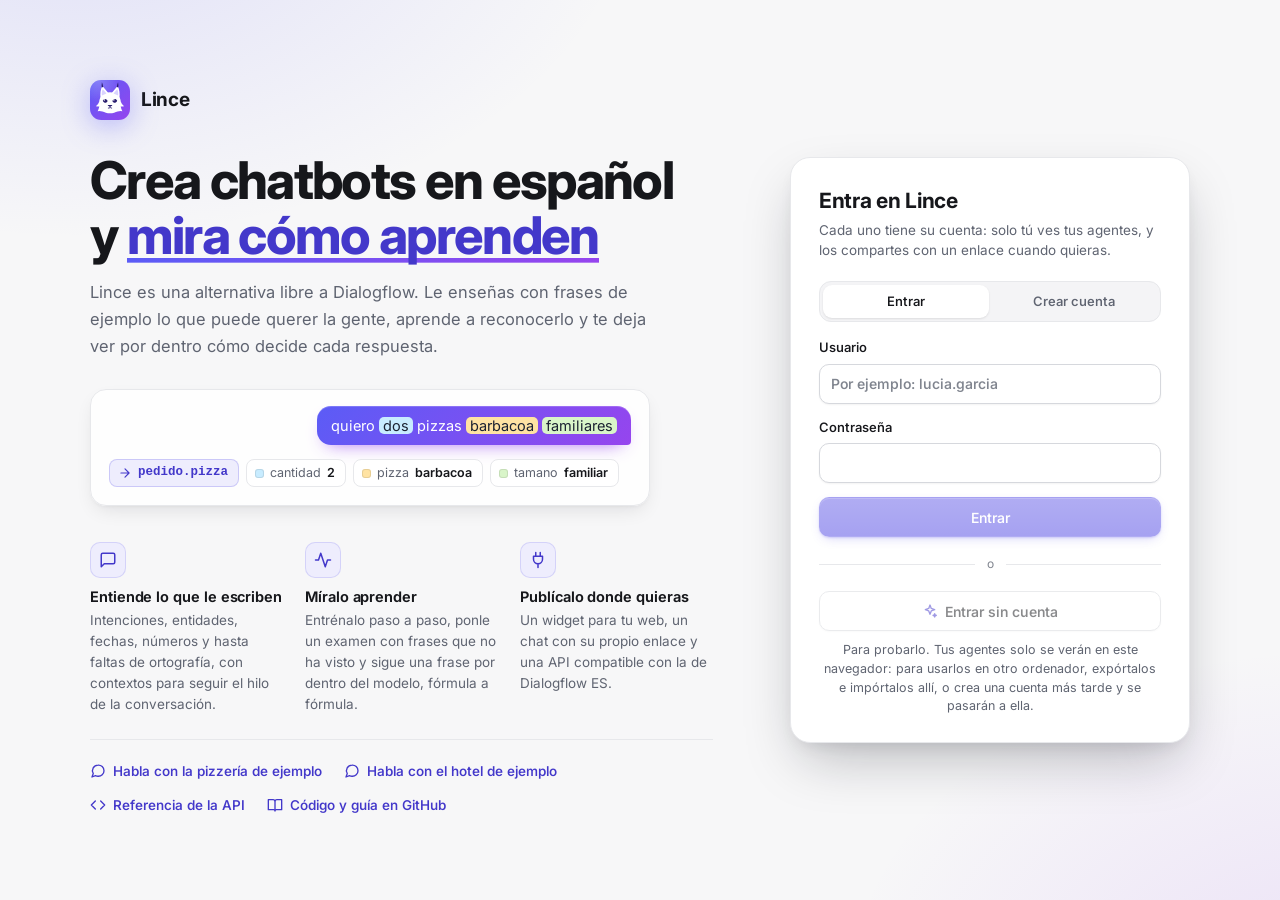
==== commit 1d8793de: "Portada estática, cabeceras de seguridad, caché con huella e instalable (0.11.0) Lo que pedía la aud" ====
--- a/web/index.html
+++ b/web/index.html
@@ -3,9 +3,18 @@
 <head>
   <meta charset="utf-8">
   <meta name="viewport" content="width=device-width, initial-scale=1">
-  <title>Lince</title>
-  <meta name="description" content="Lince: crea chatbots en español y mira cómo aprenden. Alternativa libre y local a Dialogflow.">
+  <title>Lince · Crea chatbots en español y mira cómo aprenden</title>
+  <meta name="description" content="Lince es una alternativa libre a Dialogflow para crear chatbots en español: le enseñas con frases de ejemplo y ves por dentro cómo decide.">
   <meta name="theme-color" content="#f7f7f8">
+  <meta property="og:type" content="website">
+  <meta property="og:site_name" content="Lince">
+  <meta property="og:locale" content="es_ES">
+  <meta property="og:title" content="Lince · Crea chatbots en español y mira cómo aprenden">
+  <meta property="og:description" content="Alternativa libre a Dialogflow: le enseñas con frases de ejemplo, aprende a entenderlas y te deja ver por dentro cómo decide.">
+  <meta property="og:image:width" content="1200">
+  <meta property="og:image:height" content="630">
+  <meta property="og:image:alt" content="Lince: crea chatbots en español y mira cómo aprenden">
+  <meta name="twitter:card" content="summary_large_image">
   <link rel="icon" href="favicon.svg" type="image/svg+xml">
   <link rel="icon" href="favicon.ico" sizes="48x48">
   <link rel="apple-touch-icon" href="icons/apple-touch-icon.png">
@@ -16,11 +25,86 @@
     try {
       const t = localStorage.getItem("agente.theme");
       if (t) document.documentElement.dataset.theme = t;
+      // quien ya ha entrado va directo a la consola: la portada no llega a verse
+      if (localStorage.getItem("agente.space")) document.documentElement.dataset.boot = "app";
     } catch (e) {}
+  </script>
+  <script type="application/ld+json">
+    {"@context": "https://schema.org", "@type": "WebApplication", "name": "Lince",
+     "description": "Alternativa libre a Dialogflow para crear chatbots en español y ver por dentro cómo aprenden.",
+     "applicationCategory": "DeveloperApplication", "operatingSystem": "Web, Windows, Linux, macOS", "inLanguage": "es",
+     "isAccessibleForFree": true, "offers": {"@type": "Offer", "price": "0", "priceCurrency": "EUR"},
+     "codeRepository": "https://github.com/pablomise004/agenteconversacional"}
   </script>
 </head>
 <body>
   <div id="app" class="app">
+    <!-- portada -->
+    <main class="landing" id="landing">
+      <div class="landing-grid">
+        <section class="landing-intro">
+          <a class="landing-brand" href="/"><img src="favicon.svg" alt="" width="40" height="40"><span>Lince</span></a>
+          <h1>Crea chatbots en español y <em>mira cómo aprenden</em></h1>
+          <p class="landing-lead">Lince es una alternativa libre a Dialogflow. Le enseñas con frases de ejemplo lo que puede querer la gente, aprende a reconocerlo y te deja ver por dentro cómo decide cada respuesta.</p>
+          <figure class="landing-demo" aria-label="Ejemplo de lo que entiende un agente">
+            <p class="ld-msg">quiero <mark class="ld-c1">dos</mark> pizzas <mark class="ld-c2">barbacoa</mark> <mark class="ld-c3">familiares</mark></p>
+            <figcaption class="ld-result">
+              <span class="ld-intent"><svg class="icon" viewBox="0 0 24 24" aria-hidden="true"><path d="M5 12h14M12 5l7 7-7 7"/></svg>pedido.pizza</span>
+              <span class="ld-param ld-c1">cantidad <b>2</b></span>
+              <span class="ld-param ld-c2">pizza <b>barbacoa</b></span>
+              <span class="ld-param ld-c3">tamano <b>familiar</b></span>
+            </figcaption>
+          </figure>
+        </section>
+
+        <section class="landing-card" aria-labelledby="signin-title">
+          <h2 id="signin-title">Entra en Lince</h2>
+          <p class="landing-card-sub">Cada uno tiene su cuenta: solo tú ves tus agentes, y los compartes con un enlace cuando quieras.</p>
+          <div class="notice info" id="signin-shared" hidden><svg class="icon" viewBox="0 0 24 24" aria-hidden="true"><circle cx="18" cy="5" r="3"/><circle cx="6" cy="12" r="3"/><circle cx="18" cy="19" r="3"/><path d="m8.6 13.5 6.8 4M15.4 6.5l-6.8 4"/></svg><div>Te han pasado un agente. Entra (o crea tu cuenta) y podrás guardar una copia.</div></div>
+          <form class="signin-form" id="signin" method="post" novalidate>
+            <div class="tabs signin-tabs" role="tablist" aria-label="Entrar o crear una cuenta">
+              <button type="button" role="tab" class="active" aria-selected="true" data-mode="login">Entrar</button>
+              <button type="button" role="tab" aria-selected="false" data-mode="register">Crear cuenta</button>
+            </div>
+            <label class="field" for="signin-user">Usuario
+              <input type="text" id="signin-user" name="username" autocomplete="username" maxlength="30" spellcheck="false" autocapitalize="none" placeholder="Por ejemplo: lucia.garcia">
+              <span class="hint" data-register hidden>De 3 a 30 caracteres: letras sin tildes ni eñes, números, puntos o guiones.</span>
+            </label>
+            <label class="field" for="signin-pass">Contraseña
+              <input type="password" id="signin-pass" name="password" autocomplete="current-password">
+            </label>
+            <label class="field" for="signin-pass2" data-register hidden>Repite la contraseña
+              <input type="password" id="signin-pass2" name="password-repeat" autocomplete="new-password">
+            </label>
+            <p class="hint-line" data-register hidden>Apunta tu contraseña: si la olvidas, solo quien lleva este servidor puede ponerte otra.</p>
+            <div class="notice danger" id="signin-error" role="alert" hidden><svg class="icon" viewBox="0 0 24 24" aria-hidden="true"><path d="M12 9v4M12 17h.01"/><path d="M10.3 3.9L1.8 18a2 2 0 0 0 1.7 3h17a2 2 0 0 0 1.7-3L13.7 3.9a2 2 0 0 0-3.4 0z"/></svg><div></div></div>
+            <button class="btn primary signin-submit" type="submit" disabled>Entrar</button>
+          </form>
+          <div class="signin-or" aria-hidden="true"><span>o</span></div>
+          <button class="btn signin-guest" id="signin-guest" type="button" disabled><svg class="icon" viewBox="0 0 24 24" aria-hidden="true"><path d="M12 3l1.9 5.1L19 10l-5.1 1.9L12 17l-1.9-5.1L5 10l5.1-1.9zM19 16l.7 1.8 1.8.7-1.8.7L19 21l-.7-1.8-1.8-.7 1.8-.7z"/></svg>Entrar sin cuenta</button>
+          <p class="signin-guest-note">Para probarlo. Tus agentes solo se verán en este navegador: para usarlos en otro ordenador, expórtalos e impórtalos allí, o crea una cuenta más tarde y se pasarán a ella.</p>
+          <noscript><p class="signin-guest-note">Para entrar hace falta tener JavaScript activado.</p></noscript>
+        </section>
+
+        <section class="landing-more" aria-label="Qué puedes hacer con Lince">
+          <ul class="landing-features">
+            <li><span class="lf-icon"><svg class="icon" viewBox="0 0 24 24" aria-hidden="true"><path d="M21 15a2 2 0 0 1-2 2H7l-4 4V5a2 2 0 0 1 2-2h14a2 2 0 0 1 2 2z"/></svg></span>
+              <div><h2>Entiende lo que le escriben</h2><p>Intenciones, entidades, fechas, números y hasta faltas de ortografía, con contextos para seguir el hilo de la conversación.</p></div></li>
+            <li><span class="lf-icon"><svg class="icon" viewBox="0 0 24 24" aria-hidden="true"><path d="M22 12h-4l-3 9L9 3l-3 9H2"/></svg></span>
+              <div><h2>Míralo aprender</h2><p>Entrénalo paso a paso, ponle un examen con frases que no ha visto y sigue una frase por dentro del modelo, fórmula a fórmula.</p></div></li>
+            <li><span class="lf-icon"><svg class="icon" viewBox="0 0 24 24" aria-hidden="true"><path d="M9 2v5M15 2v5M6 7h12v4a6 6 0 0 1-12 0zM12 17v5"/></svg></span>
+              <div><h2>Publícalo donde quieras</h2><p>Un widget para tu web, un chat con su propio enlace y una API compatible con la de Dialogflow ES.</p></div></li>
+          </ul>
+          <nav class="landing-links" aria-label="Pruébalo y más información">
+            <a href="/chat?agent=pizzeria"><svg class="icon" viewBox="0 0 24 24" aria-hidden="true"><path d="M21 11.5a8.4 8.4 0 0 1-9 8.4 8.6 8.6 0 0 1-3.8-.9L3 21l1.9-5.2A8.4 8.4 0 0 1 12 3.1a8.4 8.4 0 0 1 9 8.4z"/></svg>Habla con la pizzería de ejemplo</a>
+            <a href="/chat?agent=hotel"><svg class="icon" viewBox="0 0 24 24" aria-hidden="true"><path d="M21 11.5a8.4 8.4 0 0 1-9 8.4 8.6 8.6 0 0 1-3.8-.9L3 21l1.9-5.2A8.4 8.4 0 0 1 12 3.1a8.4 8.4 0 0 1 9 8.4z"/></svg>Habla con el hotel de ejemplo</a>
+            <a href="/docs"><svg class="icon" viewBox="0 0 24 24" aria-hidden="true"><path d="M16 18l6-6-6-6M8 6l-6 6 6 6"/></svg>Referencia de la API</a>
+            <a href="https://github.com/pablomise004/agenteconversacional" rel="noopener"><svg class="icon" viewBox="0 0 24 24" aria-hidden="true"><path d="M2 4h7a3 3 0 0 1 3 3v14a2 2 0 0 0-2-2H2zM22 4h-7a3 3 0 0 0-3 3v14a2 2 0 0 1 2-2h8z"/></svg>Código y guía en GitHub</a>
+          </nav>
+        </section>
+      </div>
+    </main>
+    <!-- /portada -->
     <noscript><p style="padding:20px">Esta consola necesita JavaScript.</p></noscript>
   </div>
   <script type="module" src="js/app.js"></script>
--- a/web/css/app.css
+++ b/web/css/app.css
@@ -43,11 +43,18 @@
   --nav-active: #ffffff;
   --tip-bg: #1b1c22;
   --tip-ink: #fafafa;
-  --code-bg: #16171d;
-  --code-ink: #e4e4e7;
-  --code-border: #26272f;
+  /* bloques de código: claros aquí y oscuros en el tema oscuro (contraste ≥ 4,5:1) */
+  --code-bg: #f6f7f9;
+  --code-head: #eef0f2;
+  --code-ink: #24272e;
+  --code-muted: #5f6471;
+  --code-border: #e2e4e8;
+  --code-hover: rgba(16, 18, 27, .06);
+  --code-tab: #ffffff;
+  --tok-key: #0550ae; --tok-str: #116329; --tok-num: #953800; --tok-bool: #8250df; --tok-punc: #636c76;
   --overlay: rgba(15, 16, 22, .4);
   --glow: rgba(91, 92, 246, .08);
+  --edge-shadow: rgba(16, 18, 27, .24);
   --shadow-xs: 0 1px 2px rgba(16, 18, 27, .05);
   --shadow-sm: 0 1px 2px rgba(16, 18, 27, .05), 0 1px 3px rgba(16, 18, 27, .05);
   --shadow: 0 8px 20px -6px rgba(16, 18, 27, .12), 0 2px 4px -2px rgba(16, 18, 27, .06);
@@ -80,8 +87,11 @@
     --accent-text: #a5b4fc; --ring: rgba(99, 102, 241, .38);
     --danger: #f87171; --danger-soft: #3a2323; --success: #4ade80; --success-soft: #1b3326;
     --warning: #fbbf24; --warning-soft: #3a3119; --row-hover: #1d1d1d; --nav-active: #262626;
-    --tip-bg: #2e2e2e; --tip-ink: #f5f5f5; --code-bg: #0c0c0c; --code-ink: #e4e4e4; --code-border: #262626;
-    --overlay: rgba(0, 0, 0, .62); --glow: rgba(255, 255, 255, .025);
+    --tip-bg: #2e2e2e; --tip-ink: #f5f5f5;
+    --code-bg: #0c0c0c; --code-head: #141414; --code-ink: #e4e4e4; --code-muted: #a1a1aa; --code-border: #262626;
+    --code-hover: rgba(255, 255, 255, .08); --code-tab: rgba(255, 255, 255, .1);
+    --tok-key: #93c5fd; --tok-str: #86efac; --tok-num: #fcd34d; --tok-bool: #f9a8d4; --tok-punc: #8b8b94;
+    --overlay: rgba(0, 0, 0, .62); --glow: rgba(255, 255, 255, .025); --edge-shadow: rgba(0, 0, 0, .6);
     --shadow-xs: 0 1px 2px rgba(0, 0, 0, .4); --shadow-sm: 0 1px 3px rgba(0, 0, 0, .5);
     --shadow: 0 8px 22px -6px rgba(0, 0, 0, .6); --shadow-lg: 0 24px 60px -12px rgba(0, 0, 0, .8);
     --a0: #5a4718; --a1: #1e4865; --a2: #2d4f1f; --a3: #5e2a3d; --a4: #42356c; --a5: #653a1e;
@@ -98,8 +108,11 @@
   --accent-text: #a5b4fc; --ring: rgba(99, 102, 241, .38);
   --danger: #f87171; --danger-soft: #3a2323; --success: #4ade80; --success-soft: #1b3326;
   --warning: #fbbf24; --warning-soft: #3a3119; --row-hover: #1d1d1d; --nav-active: #262626;
-  --tip-bg: #2e2e2e; --tip-ink: #f5f5f5; --code-bg: #0c0c0c; --code-ink: #e4e4e4; --code-border: #262626;
-  --overlay: rgba(0, 0, 0, .62); --glow: rgba(255, 255, 255, .025);
+  --tip-bg: #2e2e2e; --tip-ink: #f5f5f5;
+  --code-bg: #0c0c0c; --code-head: #141414; --code-ink: #e4e4e4; --code-muted: #a1a1aa; --code-border: #262626;
+  --code-hover: rgba(255, 255, 255, .08); --code-tab: rgba(255, 255, 255, .1);
+  --tok-key: #93c5fd; --tok-str: #86efac; --tok-num: #fcd34d; --tok-bool: #f9a8d4; --tok-punc: #8b8b94;
+  --overlay: rgba(0, 0, 0, .62); --glow: rgba(255, 255, 255, .025); --edge-shadow: rgba(0, 0, 0, .6);
   --shadow-xs: 0 1px 2px rgba(0, 0, 0, .4); --shadow-sm: 0 1px 3px rgba(0, 0, 0, .5);
   --shadow: 0 8px 22px -6px rgba(0, 0, 0, .6); --shadow-lg: 0 24px 60px -12px rgba(0, 0, 0, .8);
   --a0: #5a4718; --a1: #1e4865; --a2: #2d4f1f; --a3: #5e2a3d; --a4: #42356c; --a5: #653a1e;
@@ -111,6 +124,7 @@
 
 /* ------------------------------------------------------------------- base */
 * { box-sizing: border-box; }
+[hidden] { display: none !important; }
 html, body { height: 100%; }
 body {
   margin: 0;
@@ -248,29 +262,41 @@
 
 .sidebar-foot { margin-top: auto; padding: 10px 12px 12px; display: flex; gap: 4px; align-items: center;
   border-top: 1px solid var(--border); }
-.version { font-size: 11px; color: var(--faint); font-variant-numeric: tabular-nums; padding: 2px 7px;
-  border: 1px solid var(--border); border-radius: 999px; }
+/* versión: abre las notas de la versión (notes.js); el punto avisa de que hay novedades sin ver */
+.version { position: relative; font: inherit; font-size: 11px; color: var(--faint); font-variant-numeric: tabular-nums;
+  padding: 2px 7px; border: 1px solid var(--border); border-radius: 6px; background: transparent; cursor: pointer;
+  transition: color .15s, border-color .15s, background-color .15s; }
+.version:hover { color: var(--text); border-color: var(--border-strong); background: var(--panel); }
+.version.new::after { content: ""; position: absolute; top: -4px; right: -4px; width: 8px; height: 8px; border-radius: 50%;
+  background: var(--primary); box-shadow: 0 0 0 2px var(--sidebar); animation: pop-in .3s var(--spring); }
 
 .main { overflow-y: auto; min-width: 0; position: relative;
   background: radial-gradient(900px 340px at 50% -160px, var(--glow), transparent 70%) no-repeat; }
-.page { max-width: 1080px; margin: 0 auto; padding: 26px 32px 72px; animation: page-in .34s var(--ease) backwards; }
-.page-head { display: flex; align-items: center; gap: 14px; margin-bottom: 20px; flex-wrap: wrap; }
+/* --pad-x: margen lateral de la página (lo usan las barras que van de borde a borde, como el índice) */
+.page { --pad-x: 32px; max-width: 1360px; margin: 0 auto; padding: 26px var(--pad-x) 72px; animation: page-in .34s var(--ease) backwards; }
+/* aviso de servidor desactualizado (arriba, con el mismo ancho que la página) */
+.version-notice { max-width: 1360px; margin: 0 auto; padding: 18px 32px 0; animation: page-in .34s var(--ease) backwards; }
+.version-notice .notice { align-items: center; }
+.page-head { display: flex; align-items: center; gap: 12px 16px; margin-bottom: 20px; flex-wrap: wrap; }
+.head-main { flex: 1 1 380px; min-width: 0; display: flex; align-items: center; gap: 14px; }
+.head-text { flex: 1; min-width: 0; }
+.head-actions { display: flex; align-items: center; gap: 8px; flex-wrap: wrap; }
 .page-head h1 { font-size: 23px; font-weight: 700; letter-spacing: -.025em; }
-.page-head .sub { color: var(--muted); font-size: 13.5px; margin-top: 3px; max-width: 70ch; }
+.page-head .sub { color: var(--muted); font-size: 13.5px; margin-top: 3px; }
 .page-icon { width: 42px; height: 42px; border-radius: 12px; display: grid; place-items: center; flex: none;
   background: linear-gradient(135deg, color-mix(in srgb, var(--brand-1) 16%, var(--panel)), color-mix(in srgb, var(--brand-2) 14%, var(--panel)));
   color: var(--primary); border: 1px solid color-mix(in srgb, var(--primary) 18%, var(--border)); }
 :root[data-theme="dark"] .page-icon { color: var(--accent-text); background: var(--panel-2); border-color: var(--border); }
 @media (prefers-color-scheme: dark) { :root:not([data-theme="light"]) .page-icon { color: var(--accent-text); background: var(--panel-2); border-color: var(--border); } }
 .page-icon svg.icon { width: 21px; height: 21px; }
-.page-head.sticky { position: sticky; top: 0; z-index: 20; margin: -26px -32px 20px; padding: 16px 32px 14px;
+.page-head.sticky { position: sticky; top: var(--stick-top, 0px); z-index: 20; margin: -26px -32px 20px; padding: 16px 32px 14px;
   background: color-mix(in srgb, var(--bg) 82%, transparent); backdrop-filter: saturate(1.4) blur(10px);
   -webkit-backdrop-filter: saturate(1.4) blur(10px); border-bottom: 1px solid transparent; transition: border-color .2s, box-shadow .2s; }
 .page-head.sticky.stuck { border-bottom-color: var(--border); box-shadow: 0 6px 16px -12px rgba(0, 0, 0, .25); }
 .crumbs { display: flex; align-items: center; gap: 6px; font-size: 12.5px; color: var(--faint); margin-bottom: 2px; }
 .crumbs a { color: var(--muted); }
 .crumbs svg.icon { width: 13px; height: 13px; }
-.dirty-pill { display: inline-flex; align-items: center; gap: 6px; height: 24px; padding: 0 10px; border-radius: 999px;
+.dirty-pill { display: inline-flex; align-items: center; gap: 6px; height: 24px; padding: 0 9px; border-radius: 6px;
   background: var(--warning-soft); color: var(--warning); font-size: 12px; font-weight: 600;
   animation: pop-in .25s var(--spring); }
 .dirty-pill::before { content: ""; width: 6px; height: 6px; border-radius: 50%; background: currentColor; }
@@ -301,7 +327,9 @@
 .btn svg.icon { width: 16px; height: 16px; }
 .btn:hover { background: var(--panel-2); border-color: color-mix(in srgb, var(--border-strong) 70%, var(--text) 12%); }
 .btn:active:not(:disabled) { transform: translateY(1px) scale(.985); }
-.btn:focus-visible { outline: none; box-shadow: 0 0 0 3px var(--ring); border-color: var(--primary); }
+.btn:focus-visible { outline: none; box-shadow: 0 0 0 3px var(--ring); border-color: var(--primary);
+  /* el anillo aparece al instante: con transición, justo al llegar con Tab aún no se veía nada */
+  transition: background-color .15s, color .15s, transform .12s var(--ease), opacity .15s; }
 .btn:disabled { opacity: .5; cursor: default; }
 .btn.primary { color: var(--primary-ink); border-color: transparent;
   background: linear-gradient(180deg, color-mix(in srgb, var(--primary) 88%, #fff), var(--primary));
@@ -339,7 +367,8 @@
   border-radius: var(--radius-sm); padding: 7px 11px; outline: none; min-width: 0; min-height: 36px;
   box-shadow: var(--shadow-xs); transition: border-color .15s, box-shadow .15s, background-color .15s; }
 input:hover, textarea:hover, select:hover { border-color: color-mix(in srgb, var(--border-strong) 70%, var(--text) 14%); }
-input:focus, textarea:focus, select:focus { border-color: var(--primary); box-shadow: 0 0 0 3px var(--ring); }
+input:focus, textarea:focus, select:focus { border-color: var(--primary); box-shadow: 0 0 0 3px var(--ring);
+  transition: background-color .15s; }
 input::placeholder, textarea::placeholder { color: var(--faint); }
 textarea { resize: vertical; min-height: 60px; line-height: 1.5; }
 select { appearance: none; -webkit-appearance: none; padding-right: 32px; cursor: pointer;
@@ -390,8 +419,8 @@
 .switch > span { padding-top: 1px; }
 
 /* insignias */
-.badge { display: inline-flex; align-items: center; gap: 4px; height: 22px; padding: 0 8px;
-  border-radius: 999px; font-size: 11.5px; font-weight: 600; background: var(--panel-3);
+.badge { display: inline-flex; align-items: center; gap: 4px; height: 22px; padding: 0 7px;
+  border-radius: 6px; font-size: 11.5px; font-weight: 600; background: var(--panel-3);
   color: var(--muted); white-space: nowrap; line-height: 1; border: 1px solid transparent; }
 .badge svg.icon { width: 12px; height: 12px; }
 .badge.primary { background: var(--primary-soft); color: var(--accent-text); border-color: color-mix(in srgb, var(--primary) 18%, transparent); }
@@ -446,7 +475,9 @@
 .empty { text-align: center; color: var(--muted); padding: 40px 18px; display: flex; flex-direction: column; align-items: center; gap: 6px; }
 .empty > svg.icon, .empty-icon { width: 54px; height: 54px; padding: 14px; border-radius: 16px; color: var(--faint);
   background: var(--panel-2); border: 1px solid var(--border); margin-bottom: 6px; animation: float 4s ease-in-out infinite; }
-.empty p { margin: 0; max-width: 46ch; }
+.empty-icon { display: grid; place-items: center; padding: 0; }
+.empty-icon svg.icon { width: 24px; height: 24px; }
+.empty p { margin: 0; max-width: 100ch; }
 .empty .btn { margin-top: 10px; }
 .empty-title { font-weight: 650; color: var(--text); font-size: 15px; }
 
@@ -508,6 +539,7 @@
   box-shadow: var(--shadow-sm); border: 1px solid var(--border); pointer-events: none; }
 .tabs-ind.anim { transition: transform .32s var(--spring), width .32s var(--spring); }
 .tabs button .badge { margin-left: 6px; height: 18px; padding: 0 6px; font-size: 11px; }
+.tabs button svg.icon { width: 15px; height: 15px; margin-right: 6px; vertical-align: -3px; }
 
 /* avisos */
 .notice { display: flex; gap: 10px; align-items: flex-start; padding: 11px 14px; border-radius: 12px;
@@ -522,23 +554,25 @@
 .notice.info { background: var(--primary-soft); border-color: color-mix(in srgb, var(--primary) 18%, transparent); }
 .notice.info > svg.icon { color: var(--accent-text); }
 
-/* bloques de código (oscuros en los dos temas) */
+/* bloques de código (siguen el tema: claros en el claro, oscuros en el oscuro) */
 .code-block { position: relative; background: var(--code-bg); color: var(--code-ink); border: 1px solid var(--code-border);
   border-radius: 12px; overflow: hidden; }
 .code-block pre { white-space: pre; padding: 14px 16px; overflow-x: auto; font-size: 12.5px; line-height: 1.6; }
-.code-block .copy { position: absolute; top: 8px; right: 8px; color: #a1a1aa; background: rgba(255, 255, 255, .06);
-  border: 1px solid rgba(255, 255, 255, .08); opacity: .85; }
-.code-block .copy:hover { color: #fff; background: rgba(255, 255, 255, .12); opacity: 1; }
+.code-block .copy { position: absolute; top: 8px; right: 8px; color: var(--code-muted); background: var(--code-bg);
+  border: 1px solid var(--code-border); }
+.code-block .copy:hover { color: var(--code-ink); background: var(--code-hover); }
+.code-block .copy.done { color: var(--success); }
 .code-head { display: flex; align-items: center; gap: 4px; padding: 6px 8px 6px 12px; border-bottom: 1px solid var(--code-border);
-  background: rgba(255, 255, 255, .03); }
-.code-head .lang { font-size: 11.5px; color: #a1a1aa; font-weight: 600; letter-spacing: .02em; }
-.code-head .copy { position: static; margin-left: auto; }
-.code-tab { border: 0; background: transparent; color: #a1a1aa; font-size: 12.5px; font-weight: 550; padding: 5px 10px;
-  border-radius: 7px; cursor: pointer; transition: color .15s, background-color .15s; }
-.code-tab:hover { color: #fff; }
-.code-tab.active { color: #fff; background: rgba(255, 255, 255, .1); }
-.tok-key { color: #93c5fd; } .tok-str { color: #86efac; } .tok-num { color: #fcd34d; }
-.tok-bool { color: #f9a8d4; } .tok-null { color: #f9a8d4; } .tok-punc { color: #8b8b94; }
+  background: var(--code-head); }
+.code-head .lang { font-size: 11.5px; color: var(--code-muted); font-weight: 600; letter-spacing: .02em; }
+.code-head .copy { position: static; margin-left: auto; border-color: transparent; background: transparent; }
+.code-head .copy:hover { background: var(--code-hover); }
+.code-tab { border: 0; background: transparent; color: var(--code-muted); font-size: 12.5px; font-weight: 550; padding: 5px 10px;
+  border-radius: 7px; cursor: pointer; transition: color .15s, background-color .15s, box-shadow .15s; }
+.code-tab:hover { color: var(--code-ink); background: var(--code-hover); }
+.code-tab.active { color: var(--code-ink); background: var(--code-tab); box-shadow: var(--shadow-xs); }
+.tok-key { color: var(--tok-key); } .tok-str { color: var(--tok-str); } .tok-num { color: var(--tok-num); }
+.tok-bool, .tok-null { color: var(--tok-bool); } .tok-punc { color: var(--tok-punc); }
 
 /* tooltips propios (sustituyen al «title» del navegador) */
 .tip { position: fixed; z-index: 120; max-width: 300px; padding: 6px 9px; border-radius: 8px; background: var(--tip-bg);
@@ -548,7 +582,7 @@
 /* esqueletos de carga */
 .skel { border-radius: 8px; background: linear-gradient(90deg, var(--panel-3) 25%, var(--panel-2) 45%, var(--panel-3) 65%);
   background-size: 200% 100%; animation: shimmer 1.4s linear infinite; }
-.skel-page { max-width: 1080px; margin: 0 auto; padding: 26px 32px; animation: fade .3s var(--ease) .1s backwards; }
+.skel-page { max-width: 1360px; margin: 0 auto; padding: 26px 32px; animation: fade .3s var(--ease) .1s backwards; }
 .skel-head { display: flex; gap: 14px; align-items: center; margin-bottom: 24px; }
 
 /* ---------------------------------------------------- frases y anotaciones */
@@ -578,7 +612,8 @@
 .phrase-edit { flex: 1; }
 
 /* ------------------------------------------------------------ popovers */
-.popover { position: fixed; z-index: 60; background: var(--panel); border: 1px solid var(--border);
+/* por encima de los modales (z 80): también se abren dentro de uno */
+.popover { position: fixed; z-index: 85; background: var(--panel); border: 1px solid var(--border);
   border-radius: 12px; box-shadow: var(--shadow-lg); min-width: 236px; max-width: 330px; padding: 6px;
   animation: pop-in .16s var(--ease); transform-origin: top left; }
 .popover .search { width: 100%; margin-bottom: 6px; }
@@ -589,14 +624,47 @@
 .popover .opt:hover { background: var(--panel-2); }
 .popover .opt.focus { background: var(--primary-soft); }
 .popover .opt svg.icon { width: 16px; height: 16px; color: var(--muted); }
+/* el texto se recorta con «…» en vez de ensanchar la fila */
+.popover .opt > .ellipsis, .popover .opt-text { flex: 1 1 auto; min-width: 0; }
+.popover .opt.two-line { padding: 6px 8px; gap: 10px; }
+.popover .opt-text { display: flex; flex-direction: column; line-height: 1.3; }
+.popover .opt-text > :first-child { font-weight: 550; }
+.popover .opt-sub { font-size: 11.5px; color: var(--faint); }
 .popover .opt .desc { color: var(--faint); font-size: 11.5px; margin-left: auto; overflow: hidden;
-  text-overflow: ellipsis; white-space: nowrap; max-width: 150px; }
+  text-overflow: ellipsis; white-space: nowrap; max-width: 150px; flex: 0 1 auto; }
 .popover .opt .check-mark { margin-left: auto; color: var(--primary); }
 .popover .group { font-size: 10.5px; font-weight: 650; color: var(--faint); text-transform: uppercase; letter-spacing: .06em;
   padding: 8px 9px 3px; }
 .popover .pop-head { padding: 6px 9px; font-weight: 650; }
 .pop-sep { height: 1px; background: var(--border); margin: 5px 2px; }
-.agent-menu { width: 260px; }
+.pop-title { padding: 6px 10px 8px; font-size: 12.5px; color: var(--muted); }
+/* cuentas: el usuario en el pie de la barra lateral y la ventana de entrar */
+.user-btn { min-width: 0; max-width: 150px; gap: 7px; padding: 0 9px 0 5px; }
+.user-btn .ellipsis { min-width: 0; }
+/* sin cuenta: avatar gris y una nota de dónde están sus agentes */
+.avatar.guest-av { --av1: #a1a1aa; --av2: #71717a; }
+.avatar.guest-av svg.icon { width: 13px; height: 13px; }
+.pop-note { margin: 0; padding: 0 10px 8px; max-width: 290px; font-size: 12.5px; line-height: 1.45; color: var(--muted); }
+.modal-body .logo { width: 48px; height: 48px; flex: none; border-radius: 13px; }
+/* compartir: el enlace en Ajustes y la página del agente compartido */
+.share-row { gap: 8px; }
+.share-link { flex: 1; min-width: 0; font-family: var(--mono); font-size: 13px; }
+/* la página Compartir: cómo funciona, en tres pasos */
+.share-steps { display: grid; grid-template-columns: repeat(3, minmax(0, 1fr)); gap: 12px; margin-bottom: 16px; }
+.share-step { position: relative; display: flex; flex-direction: column; gap: 6px; padding: 16px; border-radius: var(--radius);
+  background: var(--panel); border: 1px solid var(--border); box-shadow: var(--shadow-xs); }
+.share-step b { font-size: 14.5px; }
+.share-step p { margin: 0; font-size: 13px; color: var(--muted); }
+.share-num { position: absolute; top: 14px; right: 16px; font-size: 26px; font-weight: 750; line-height: 1;
+  color: color-mix(in srgb, var(--primary) 18%, var(--panel)); font-variant-numeric: tabular-nums; }
+.share-ic { width: 38px; height: 38px; border-radius: 11px; display: grid; place-items: center; margin-bottom: 4px; color: #fff;
+  background: linear-gradient(135deg, var(--brand-1), var(--brand-2)); box-shadow: 0 6px 14px -8px var(--brand-2); }
+.share-ic svg.icon { width: 19px; height: 19px; }
+@container (max-width: 640px) { .share-steps { grid-template-columns: minmax(0, 1fr); } }
+.shared-name { font-size: 18px; font-weight: 650; letter-spacing: -.015em; }
+.shared-stats { display: flex; gap: 14px; flex-wrap: wrap; font-size: 13px; color: var(--muted); }
+.shared-stats span { display: inline-flex; align-items: center; gap: 5px; }
+.shared-stats svg.icon { width: 14px; height: 14px; color: var(--faint); }
 
 /* ------------------------------------------------------- modal y toasts */
 .modal-back { position: fixed; inset: 0; background: var(--overlay); z-index: 80; display: grid;
@@ -612,6 +680,24 @@
 .modal-head h3 { font-size: 17px; font-weight: 650; letter-spacing: -.015em; }
 .modal-body { padding: 8px 20px 14px; overflow-y: auto; display: flex; flex-direction: column; gap: 14px; }
 .modal-foot { padding: 14px 20px 18px; display: flex; justify-content: flex-end; gap: 8px; }
+/* notas de la versión (notes.js): una línea de tiempo con un punto por versión */
+.notes { display: flex; flex-direction: column; padding: 2px 0 4px; }
+.note-rel { position: relative; padding: 0 0 20px 24px; }
+.note-rel::before { content: ""; position: absolute; left: 4px; top: 12px; bottom: -4px; width: 2px; border-radius: 2px; background: var(--border); }
+.note-rel:last-child { padding-bottom: 0; }
+.note-rel:last-child::before { display: none; }
+.note-rel::after { content: ""; position: absolute; left: 0; top: 5px; width: 10px; height: 10px; border-radius: 50%;
+  background: var(--panel); border: 2px solid var(--border-strong); }
+.note-rel.current::after { background: var(--primary); border-color: var(--primary); box-shadow: 0 0 0 4px var(--ring); }
+.note-head { display: flex; align-items: center; gap: 8px; margin-bottom: 4px; }
+.note-ver { font-weight: 700; font-size: 15px; letter-spacing: -.01em; font-variant-numeric: tabular-nums; }
+.note-date { margin-left: auto; color: var(--faint); font-size: 12px; white-space: nowrap; }
+.note-rel .md { font-size: 13.5px; line-height: 1.6; color: var(--muted); }
+.note-rel .md p { margin: 0 0 6px; color: var(--text); }
+.note-rel .md ul { margin: 0; padding-left: 18px; }
+.note-rel .md li { margin: 3px 0; }
+.note-rel .md li::marker { color: var(--faint); }
+.note-rel .md b, .note-rel .md strong { color: var(--text); font-weight: 600; }
 .toasts { position: fixed; bottom: 20px; left: 50%; transform: translateX(-50%); z-index: 90;
   display: flex; flex-direction: column; gap: 8px; align-items: center; pointer-events: none; }
 .toast { display: flex; align-items: center; gap: 10px; background: var(--tip-bg); color: var(--tip-ink);
@@ -671,15 +757,32 @@
 .sim-head .sub::before { content: ""; width: 6px; height: 6px; border-radius: 50%; background: #22c55e;
   box-shadow: 0 0 0 2px color-mix(in srgb, #22c55e 25%, transparent); flex: none; }
 .sim-head .sub.off::before { background: var(--faint); box-shadow: none; }
-.sim-body { flex: 1; overflow-y: auto; padding: 16px 14px; display: flex; flex-direction: column; gap: 8px;
+.sim-body { flex: 1; overflow-y: auto; padding: 16px 14px 18px; display: flex; flex-direction: column; gap: 10px;
   background-color: var(--panel-2); scroll-behavior: smooth;
-  background-image: radial-gradient(color-mix(in srgb, var(--text) 7%, transparent) 1px, transparent 1px);
-  background-size: 18px 18px; }
-.sim-foot { padding: 10px 12px 12px; border-top: 1px solid var(--border); display: flex; gap: 8px; align-items: center; }
-.sim-foot input { flex: 1; border-radius: 999px; padding-left: 16px; min-height: 40px; }
-.sim-foot .btn.primary { width: 40px; height: 40px; border-radius: 50%; }
-.sim-foot .btn.primary svg.icon { transition: transform .25s var(--spring); }
-.sim-foot .btn.primary:hover:not(:disabled) svg.icon { transform: translate(2px, -2px) rotate(8deg); }
+  background-image: radial-gradient(520px 200px at 50% -60px, color-mix(in srgb, var(--brand-1) 13%, transparent), transparent 70%),
+    radial-gradient(color-mix(in srgb, var(--text) 7%, transparent) 1px, transparent 1px);
+  background-size: auto, 18px 18px; }
+.sim-foot { padding: 10px 12px 12px; border-top: 1px solid var(--border); background: var(--panel); }
+/* caja de escribir con el botón de enviar dentro */
+.composer { display: flex; align-items: center; gap: 6px; padding: 4px 4px 4px 6px; border: 1px solid var(--border-strong);
+  border-radius: 14px; background: var(--panel); box-shadow: var(--shadow-xs); transition: border-color .15s, box-shadow .2s; }
+.composer:hover { border-color: color-mix(in srgb, var(--border-strong) 70%, var(--text) 14%); }
+.composer:focus-within { border-color: color-mix(in srgb, var(--brand-1) 70%, var(--border)); box-shadow: 0 0 0 4px var(--ring),
+  0 10px 22px -14px color-mix(in srgb, var(--brand-1) 70%, transparent); }
+.composer input, .composer input:hover, .composer input:focus { flex: 1; min-height: 34px; padding: 0 8px; border: 0;
+  background: transparent; box-shadow: none; }
+/* enviar: el avión de papel (icono «send») despega un poco al pasar el ratón */
+.send-btn { width: 36px; height: 36px; flex: none; display: grid; place-items: center; border: 0; border-radius: 11px; color: #fff;
+  cursor: pointer; background: linear-gradient(135deg, var(--brand-1), var(--brand-2));
+  box-shadow: 0 6px 14px -6px color-mix(in srgb, var(--brand-2) 75%, transparent), inset 0 1px 0 rgba(255, 255, 255, .2);
+  transition: transform .2s var(--spring), box-shadow .2s, opacity .15s; }
+.send-btn:hover:not(:disabled) { transform: translateY(-1px);
+  box-shadow: 0 10px 18px -8px color-mix(in srgb, var(--brand-2) 80%, transparent), inset 0 1px 0 rgba(255, 255, 255, .2); }
+.send-btn:active:not(:disabled) { transform: scale(.94); }
+.send-btn:disabled { opacity: .55; cursor: default; }
+.send-btn:focus-visible { outline: none; box-shadow: 0 0 0 3px var(--ring); }
+svg.icon .send-plane { transition: transform .3s var(--spring); }
+button:hover:not(:disabled) svg.icon .send-plane { transform: translate(1.5px, -1.5px); }
 .sim-empty { margin: auto 0; display: flex; flex-direction: column; align-items: center; gap: 10px; text-align: center;
   color: var(--muted); padding: 10px 8px 30px; animation: rise .4s var(--ease) backwards; }
 .sim-empty .logo { width: 52px; height: 52px; border-radius: 15px; animation: float 4s ease-in-out infinite;
@@ -687,29 +790,51 @@
 .sim-empty b { color: var(--text); font-size: 15px; }
 .sim-empty p { margin: 0; font-size: 12.5px; max-width: 34ch; }
 .sim-empty .quick { align-self: center; justify-content: center; margin-top: 4px; }
-.msg { max-width: 86%; padding: 9px 13px; border-radius: 16px; white-space: pre-wrap; word-break: break-word;
-  line-height: 1.45; animation: msg-in .28s var(--spring) backwards; }
-.msg.user { align-self: flex-end; color: var(--primary-ink); border-bottom-right-radius: 5px; transform-origin: bottom right;
-  background: linear-gradient(135deg, color-mix(in srgb, var(--primary) 82%, #fff), var(--primary));
-  box-shadow: 0 2px 8px -3px color-mix(in srgb, var(--primary) 60%, transparent); }
-.msg.bot { align-self: flex-start; background: var(--panel); border: 1px solid var(--border); transform-origin: bottom left;
-  border-bottom-left-radius: 5px; box-shadow: var(--shadow-xs); }
-.msg.system { align-self: center; background: var(--panel); border: 1px solid var(--border); color: var(--muted);
-  font-size: 12px; padding: 4px 11px; border-radius: 999px; }
-.quick { display: flex; flex-wrap: wrap; gap: 6px; align-self: flex-start; max-width: 92%; }
-.quick button { border: 1px solid color-mix(in srgb, var(--primary) 45%, var(--border)); color: var(--accent-text);
-  background: var(--panel); border-radius: 999px; padding: 5px 12px; font: inherit; font-size: 13px; font-weight: 500;
-  cursor: pointer; animation: msg-in .3s var(--spring) backwards; transition: background-color .15s, color .15s, transform .15s var(--spring); }
+/* tus mensajes, a la derecha; cada respuesta, con el lince a la izquierda y todo lo suyo en columna */
+.msg { max-width: 86%; padding: 9px 13px; border-radius: 14px; white-space: pre-wrap; word-break: break-word;
+  line-height: 1.45; animation: msg-in .3s var(--spring) backwards; }
+.msg.user { align-self: flex-end; color: #fff; border-bottom-right-radius: 4px; transform-origin: bottom right;
+  background: linear-gradient(135deg, var(--brand-1), var(--brand-2));
+  box-shadow: 0 8px 18px -10px color-mix(in srgb, var(--brand-2) 85%, transparent), inset 0 1px 0 rgba(255, 255, 255, .18); }
+.bot-turn { align-self: stretch; display: flex; align-items: flex-start; gap: 8px; min-width: 0; }
+.bot-av { flex: none; display: grid; animation: pop-in .3s var(--spring) backwards; }
+.bot-av .logo { width: 28px; height: 28px; border-radius: 9px; box-shadow: 0 4px 10px -4px color-mix(in srgb, var(--brand-1) 65%, transparent); }
+.bot-col { flex: 1; min-width: 0; display: flex; flex-direction: column; align-items: flex-start; gap: 6px; }
+/* el borde se tiñe un poco de la marca por el lado del lince */
+.msg.bot { max-width: 100%; transform-origin: top left; box-shadow: var(--shadow-xs); border: 1px solid transparent;
+  background: linear-gradient(var(--panel), var(--panel)) padding-box,
+    linear-gradient(135deg, color-mix(in srgb, var(--brand-1) 40%, var(--border)), var(--border) 45%) border-box; }
+.bot-col > .msg.bot:first-child, .bot-col > .typing:first-child { border-top-left-radius: 4px; }
+/* avisos del simulador: una línea fina con el texto en medio */
+.msg.system { align-self: stretch; max-width: none; display: flex; align-items: center; gap: 10px; padding: 2px 0;
+  background: none; border: 0; box-shadow: none; color: var(--faint); font-size: 11.5px; text-align: center; }
+.msg.system::before, .msg.system::after { content: ""; flex: 1 1 24px; height: 1px; background: var(--border); }
+/* respuestas rápidas: teñidas de la marca, con una flecha que avanza; al pasar el ratón, en degradado */
+.quick { display: flex; flex-wrap: wrap; gap: 6px; max-width: 100%; }
+.quick button { display: inline-flex; align-items: center; gap: 6px; padding: 6px 10px 6px 12px; border-radius: 10px;
+  font: inherit; font-size: 13px; font-weight: 600; color: var(--accent-text); cursor: pointer;
+  background: color-mix(in srgb, var(--primary) 8%, var(--panel)); border: 1px solid color-mix(in srgb, var(--primary) 26%, transparent);
+  animation: msg-in .3s var(--spring) backwards;
+  transition: color .15s, background-color .15s, border-color .15s, box-shadow .2s, transform .2s var(--spring); }
+/* la flecha se forma al pasar el ratón: en reposo, un cheurón fino; luego avanza y le sale el trazo */
+.quick button svg.icon.go { width: 14px; height: 14px; margin-right: -3px; stroke-width: 2.4; opacity: .6; transition: opacity .15s; }
+svg.icon.go .go-tip { transform: translateX(-3px); transition: transform .28s var(--spring); }
+svg.icon.go .go-line { opacity: 0; transform: scaleX(0); transform-box: fill-box; transform-origin: left center;
+  transition: opacity .15s, transform .28s var(--spring); }
 .quick button:nth-child(2) { animation-delay: 40ms; } .quick button:nth-child(3) { animation-delay: 80ms; }
 .quick button:nth-child(4) { animation-delay: 120ms; } .quick button:nth-child(n+5) { animation-delay: 160ms; }
-.quick button:hover { background: var(--primary); color: var(--primary-ink); transform: translateY(-1px); }
+.quick button:hover { color: #fff; border-color: transparent; transform: translateY(-1px);
+  background: linear-gradient(135deg, var(--brand-1), var(--brand-2));
+  box-shadow: 0 8px 16px -8px color-mix(in srgb, var(--brand-2) 85%, transparent); }
+.quick button:hover svg.icon.go { opacity: 1; }
+.quick button:hover svg.icon.go .go-tip, .quick button:hover svg.icon.go .go-line { opacity: 1; transform: none; }
 .turn-meta { align-self: flex-start; display: flex; align-items: center; gap: 6px; font-size: 12px;
   color: var(--muted); flex-wrap: wrap; max-width: 100%; animation: fade .3s var(--ease) .1s backwards; }
 .turn-meta .intent-link { display: inline-flex; align-items: center; gap: 5px; border: 1px solid var(--border);
-  background: var(--panel); padding: 2px 9px 2px 7px; height: 24px; border-radius: 999px; font: inherit; font-size: 12px;
-  font-weight: 600; color: var(--text); cursor: pointer; transition: border-color .15s, box-shadow .15s; }
+  background: var(--panel); padding: 2px 8px 2px 7px; height: 24px; border-radius: 7px; font: inherit; font-size: 12px;
+  font-weight: 600; color: var(--text); cursor: pointer; transition: border-color .15s, box-shadow .15s, color .15s; }
 .turn-meta .intent-link svg.icon { width: 13px; height: 13px; color: var(--faint); transition: transform .2s var(--ease); }
-.turn-meta .intent-link:hover { border-color: var(--border-strong); box-shadow: var(--shadow-xs); }
+.turn-meta .intent-link:hover { border-color: color-mix(in srgb, var(--primary) 40%, var(--border)); color: var(--accent-text); box-shadow: var(--shadow-xs); }
 .turn-meta .intent-link[aria-expanded="true"] svg.icon { transform: rotate(180deg); }
 .turn-detail { align-self: stretch; background: var(--panel); border: 1px solid var(--border); box-shadow: var(--shadow-xs);
   border-radius: 12px; padding: 12px 14px; font-size: 12.5px; display: flex; flex-direction: column; gap: 10px;
@@ -717,12 +842,13 @@
 .turn-detail .kv { display: grid; grid-template-columns: 92px 1fr; gap: 6px 10px; }
 .turn-detail .kv > div:nth-child(odd) { color: var(--faint); }
 .turn-detail code { background: var(--panel-2); border: 1px solid var(--border); padding: 0 5px; border-radius: 5px; }
-.payload { align-self: flex-start; max-width: 92%; background: var(--panel); border: 1px dashed var(--border-strong);
+.payload { align-self: flex-start; max-width: 100%; background: var(--panel); border: 1px dashed var(--border-strong);
   border-radius: 12px; padding: 8px 10px; animation: msg-in .28s var(--spring) backwards; }
-.typing { align-self: flex-start; display: inline-flex; gap: 4px; padding: 12px 14px; background: var(--panel);
-  border: 1px solid var(--border); border-radius: 16px; border-bottom-left-radius: 5px; animation: msg-in .2s var(--ease); }
-.typing i { width: 7px; height: 7px; border-radius: 50%; background: var(--faint); animation: bounce-dot 1s infinite; }
-.typing i:nth-child(2) { animation-delay: .15s; } .typing i:nth-child(3) { animation-delay: .3s; }
+.typing { display: inline-flex; gap: 4px; padding: 12px 14px; background: var(--panel); border: 1px solid var(--border);
+  border-radius: 14px; animation: msg-in .2s var(--ease); }
+.typing i { width: 7px; height: 7px; border-radius: 50%; background: var(--brand-1); animation: bounce-dot 1s infinite; }
+.typing i:nth-child(2) { background: color-mix(in srgb, var(--brand-1) 50%, var(--brand-2)); animation-delay: .15s; }
+.typing i:nth-child(3) { background: var(--brand-2); animation-delay: .3s; }
 .sim-toggle { position: fixed; right: 20px; bottom: 20px; z-index: 40; width: 56px; height: 56px;
   border-radius: 18px; border: 0; color: #fff; cursor: pointer; display: none; place-items: center;
   background: linear-gradient(135deg, var(--brand-1), var(--brand-2)); animation: pop-in .3s var(--spring);
@@ -739,27 +865,24 @@
   background: linear-gradient(90deg, color-mix(in srgb, var(--primary) 75%, #fff), var(--primary)); animation: grow-x .7s var(--ease) backwards; }
 .conf-bar.low > span { background: var(--warning); }
 .conf-bar .thr { position: absolute; top: -2px; bottom: -2px; width: 2px; background: var(--danger); }
-.token-grid { display: flex; flex-wrap: wrap; gap: 6px; }
-.token { border: 1px solid var(--border); border-radius: 10px; padding: 6px 9px; background: var(--panel);
-  display: flex; flex-direction: column; gap: 1px; min-width: 54px; box-shadow: var(--shadow-xs);
-  animation: rise .3s var(--ease) backwards; transition: transform .2s var(--spring), box-shadow .2s; }
-.token:hover { transform: translateY(-2px); box-shadow: var(--shadow-sm); }
-.token-grid > .token:nth-child(2) { animation-delay: 25ms; } .token-grid > .token:nth-child(3) { animation-delay: 50ms; }
-.token-grid > .token:nth-child(4) { animation-delay: 75ms; } .token-grid > .token:nth-child(5) { animation-delay: 100ms; }
-.token-grid > .token:nth-child(6) { animation-delay: 125ms; } .token-grid > .token:nth-child(7) { animation-delay: 150ms; }
-.token-grid > .token:nth-child(n+8) { animation-delay: 175ms; }
-.token .t { font-weight: 650; }
-.token .n, .token .s { font-family: var(--mono); font-size: 11.5px; color: var(--muted); }
-.token.stop { opacity: .7; }
-.token.sym { background: var(--panel-2); }
-.token.ent { border-color: transparent; }
-.token .corr { color: var(--warning); font-size: 11.5px; font-weight: 600; }
-.token.ann-0 { background: var(--a0); } .token.ann-1 { background: var(--a1); }
-.token.ann-2 { background: var(--a2); } .token.ann-3 { background: var(--a3); }
-.token.ann-4 { background: var(--a4); } .token.ann-5 { background: var(--a5); }
-.token.ann-6 { background: var(--a6); } .token.ann-7 { background: var(--a7); }
-.token.ent .t, .token.ent .n, .token.ent .s { color: var(--a-ink); }
-.token.ent .n, .token.ent .s { opacity: .75; }
+/* tokenización (ui.js:tokenGloss): una columna por palabra y una fila por paso, sin cajas */
+.gloss { display: grid; width: max-content; grid-auto-columns: max-content; }
+.gl-label { grid-column: 1; position: sticky; left: 0; z-index: 1; display: flex; align-items: center; padding: 8px 18px 8px 0;
+  background: var(--panel); border-top: 1px solid var(--border); font-size: 10.5px; font-weight: 650; letter-spacing: .06em;
+  text-transform: uppercase; color: var(--faint); white-space: nowrap; cursor: help; }
+.gl-cell { display: flex; align-items: center; padding: 8px 12px; border-top: 1px solid var(--border); white-space: nowrap;
+  animation: rise .32s var(--ease) backwards; animation-delay: calc(var(--i) * 30ms); transition: background-color .15s; }
+.gl-label.first, .gl-cell.first { border-top: 0; }
+.gl-cell.lit { background: color-mix(in srgb, var(--primary) 7%, transparent); }
+.gl-word { font-size: 15.5px; font-weight: 600; letter-spacing: -.01em; color: var(--text); }
+.gl-word.stop { color: var(--muted); font-weight: 500; }
+.gl-word.sym { color: var(--faint); font-weight: 500; }
+.gl-mark { color: var(--a-ink); padding: 1px 6px; margin: -1px -6px; border-radius: 6px; }
+.gl-mono { font-family: var(--mono); font-size: 12.5px; color: var(--faint); }
+.gl-mono.diff { color: var(--accent-text); font-weight: 600; }
+.gl-kind { font-size: 12px; font-style: italic; color: var(--faint); }
+.gl-corr { font-size: 12.5px; font-weight: 600; color: var(--warning); }
+.gl-ent { font-family: var(--mono); font-size: 12px; font-weight: 600; color: var(--a-ink); padding: 2px 8px; border-radius: 6px; }
 .result-text { font-size: 18px; line-height: 2; letter-spacing: -.01em; }
 .kv-table { display: grid; grid-template-columns: max-content 1fr; gap: 6px 16px; }
 .kv-table > div:nth-child(odd) { color: var(--muted); }
@@ -776,7 +899,7 @@
 .grid-2 { display: grid; grid-template-columns: 1fr 1fr; gap: 16px; }
 .grid-3 { display: grid; grid-template-columns: repeat(3, 1fr); gap: 16px; }
 .grid-4 { display: grid; grid-template-columns: repeat(4, minmax(0, 1fr)); gap: 16px; }
-.grid-4 .card + .card, .grid-2 .card + .card { margin-top: 0; }
+.grid-4 .card + .card, .grid-2 .card + .card, .agent-cards .card + .card { margin-top: 0; }
 .stat { padding: 16px 18px; position: relative; overflow: hidden; }
 .stat .v { font-size: 26px; font-weight: 700; letter-spacing: -.03em; font-variant-numeric: tabular-nums; line-height: 1.2; }
 .stat .l { color: var(--muted); font-size: 12.5px; font-weight: 500; padding-right: 36px; min-height: 19px; }
@@ -805,6 +928,20 @@
 .agent-card.new .plus { width: 40px; height: 40px; border-radius: 12px; display: grid; place-items: center;
   background: var(--panel-2); border: 1px solid var(--border); transition: transform .3s var(--spring); }
 .agent-card.new:hover .plus { transform: rotate(90deg); }
+/* grupos de la lista de agentes: «Tus agentes» arriba y «Ejemplos» debajo */
+.agent-group + .agent-group { margin-top: 30px; }
+.section-head { margin: 2px 0 12px; animation: rise .32s var(--ease) backwards; }
+.section-head h2 { display: flex; align-items: center; gap: 8px; font-size: 15px; font-weight: 650; letter-spacing: -.01em; }
+.section-head h2 svg.icon { width: 17px; height: 17px; color: var(--accent-text); }
+.section-head .badge { height: 20px; padding: 0 7px; font-variant-numeric: tabular-nums; }
+.section-head p { margin: 4px 0 0; color: var(--muted); font-size: 13px; }
+.agents-empty { border-style: dashed; border-width: 1.5px; background: transparent; box-shadow: none; }
+.agents-empty .empty { padding: 30px 18px; }
+.tpl-list { display: grid; gap: 8px; }
+.tpl-list.two { grid-template-columns: repeat(2, minmax(0, 1fr)); }
+/* Idioma o «Copiar de», según cómo empiece el agente nuevo */
+.field.swap { animation: rise .24s var(--ease); }
+.source-pick { margin: 0; width: 100%; }
 .tpl-card { display: flex; gap: 11px; align-items: flex-start; padding: 12px; border: 1px solid var(--border-strong); border-radius: 12px;
   cursor: pointer; font-weight: 400; transition: border-color .15s, box-shadow .15s, background-color .15s; }
 .tpl-card:hover { border-color: color-mix(in srgb, var(--primary) 50%, var(--border-strong)); }
@@ -814,31 +951,123 @@
 .danger-zone { border-color: color-mix(in srgb, var(--danger) 35%, var(--border)); }
 .danger-zone .card-head > svg.icon { color: var(--danger); }
 
-/* vista previa del widget (Integraciones): el widget real siempre es claro */
+/* desplegable (ui.js:selectMenu), como el «Menú Expansible» de las plantillas: la cabecera con lo
+   elegido y una flecha que gira; debajo, las opciones separadas por una línea fina */
+.xmenu { position: relative; min-width: 0; }
+.xmenu.w-200 { width: 200px; } .xmenu.w-220 { width: 220px; }
+.xm-head { width: 100%; min-height: 36px; display: flex; align-items: center; gap: 8px; padding: 0 10px 0 12px;
+  font: inherit; font-size: 13.5px; font-weight: 500; color: var(--text); text-align: left; cursor: pointer;
+  background: var(--panel); border: 1px solid var(--border-strong); border-radius: var(--radius-sm); box-shadow: var(--shadow-xs);
+  transition: border-color .15s, box-shadow .15s; }
+.xm-head:hover { border-color: color-mix(in srgb, var(--border-strong) 70%, var(--text) 14%); }
+.xm-head:focus-visible { outline: none; border-color: var(--primary); box-shadow: 0 0 0 3px var(--ring); }
+.xm-head:disabled { opacity: .6; cursor: default; }
+.xm-text { flex: 1; min-width: 0; }
+.xm-text.placeholder { color: var(--faint); }
+.xm-head .xm-arrow { width: 15px; height: 15px; color: var(--faint); transition: transform .3s var(--ease), color .15s; }
+.xmenu.open .xm-head { border-color: var(--primary); border-bottom-left-radius: 0; border-bottom-right-radius: 0; box-shadow: none; }
+.xmenu.open.up .xm-head { border-radius: 0 0 var(--radius-sm) var(--radius-sm); }
+.xmenu.open .xm-arrow { transform: rotate(180deg); color: var(--accent-text); }
+.xm-panel { position: fixed; z-index: 86; display: flex; flex-direction: column; overflow: hidden; background: var(--panel);
+  border: 1px solid var(--primary); border-top-color: var(--border); border-radius: 0 0 var(--radius-sm) var(--radius-sm);
+  box-shadow: var(--shadow-lg); animation: xm-open .24s var(--ease); }
+.xm-panel.up { border-top-color: var(--primary); border-bottom-color: var(--border); border-radius: var(--radius-sm) var(--radius-sm) 0 0;
+  animation-name: xm-open-up; }
+.xm-panel.closing { animation: xm-close .14s var(--ease) forwards; pointer-events: none; }
+@keyframes xm-open { from { clip-path: inset(0 0 100% 0); } to { clip-path: inset(0); } }
+@keyframes xm-open-up { from { clip-path: inset(100% 0 0 0); } to { clip-path: inset(0); } }
+@keyframes xm-close { to { opacity: 0; } }
+@keyframes xm-item { from { opacity: 0; transform: translateY(-3px); } }
+input[type=search].xm-search { margin: 6px 6px 2px; min-height: 32px; font-size: 13px; }
+.xm-items { overflow-y: auto; overscroll-behavior: contain; padding-bottom: 4px; }
+.xm-group { padding: 10px 12px 4px; font-size: 10.5px; font-weight: 650; text-transform: uppercase; letter-spacing: .06em; color: var(--faint); }
+.xm-item { display: flex; align-items: center; gap: 8px; padding: 9px 12px; font-size: 13.5px; color: var(--muted); cursor: pointer;
+  border-top: 1px solid var(--border); transition: padding-left .18s var(--ease), background-color .12s, color .12s;
+  animation: xm-item .24s var(--ease) backwards; animation-delay: calc(var(--i) * 16ms); }
+.xm-items > .xm-item:first-child, .xm-group + .xm-item { border-top-color: transparent; }
+.xm-item.active { background: var(--panel-2); color: var(--text); padding-left: 18px; }
+.xm-item.sel { color: var(--accent-text); font-weight: 600; }
+.xm-label { flex: 1; min-width: 0; display: flex; flex-direction: column; }
+.xm-sub { font-size: 11.5px; font-weight: 400; color: var(--faint); }
+.xm-item .xm-check { width: 15px; height: 15px; color: var(--primary); }
+.xm-empty { padding: 12px; color: var(--faint); font-size: 13px; }
+
+/* selector de color (ui.js:colorPicker), como el «Color Picker HSV» de las plantillas */
+.cp-btn { display: inline-flex; align-items: center; gap: 9px; min-height: 36px; padding: 0 10px 0 5px; font: inherit;
+  font-size: 13px; color: var(--text); background: var(--panel); border: 1px solid var(--border-strong);
+  border-radius: var(--radius-sm); box-shadow: var(--shadow-xs); cursor: pointer; transition: border-color .15s, box-shadow .15s; }
+.cp-btn:hover { border-color: color-mix(in srgb, var(--border-strong) 70%, var(--text) 14%); }
+.cp-btn.open, .cp-btn:focus-visible { outline: none; border-color: var(--primary); box-shadow: 0 0 0 3px var(--ring); }
+.cp-swatch { width: 26px; height: 26px; border-radius: 7px; box-shadow: inset 0 0 0 1px rgba(0, 0, 0, .12); transition: background-color .15s; }
+.cp-code { font-family: var(--mono); font-size: 12.5px; font-weight: 600; letter-spacing: .03em; }
+.cp-btn .cp-arrow { width: 14px; height: 14px; color: var(--faint); transition: transform .3s var(--ease); }
+.cp-btn.open .cp-arrow { transform: rotate(180deg); }
+.cp-panel { width: 248px; display: flex; flex-direction: column; gap: 12px; padding: 6px; }
+.cp-field { position: relative; height: 150px; border-radius: 10px; overflow: hidden; cursor: crosshair; touch-action: none;
+  box-shadow: inset 0 0 0 1px rgba(0, 0, 0, .08); }
+.cp-field:focus-visible { outline: 2px solid var(--primary); outline-offset: 2px; }
+.cp-canvas { display: block; width: 100%; height: 100%; }
+.cp-cursor { position: absolute; width: 18px; height: 18px; border-radius: 50%; border: 3px solid #fff; transform: translate(-50%, -50%);
+  pointer-events: none; box-shadow: 0 0 0 1px rgba(0, 0, 0, .3), 0 3px 8px rgba(0, 0, 0, .35); transition: width .15s var(--spring), height .15s var(--spring); }
+.cp-field.drag .cp-cursor { width: 22px; height: 22px; }
+input[type=range].cp-hue { width: 100%; height: 12px; border-radius: 6px; box-shadow: inset 0 0 0 1px rgba(0, 0, 0, .08);
+  background: linear-gradient(to right, #f00 0%, #ff0 17%, #0f0 33%, #0ff 50%, #00f 67%, #f0f 83%, #f00 100%); }
+input[type=range].cp-hue::-webkit-slider-thumb { width: 18px; height: 18px; background: #fff; border: 0;
+  box-shadow: 0 0 0 1px rgba(0, 0, 0, .25), 0 2px 6px rgba(0, 0, 0, .35); }
+input[type=range].cp-hue::-moz-range-thumb { width: 16px; height: 16px; background: #fff; border: 0;
+  box-shadow: 0 0 0 1px rgba(0, 0, 0, .25), 0 2px 6px rgba(0, 0, 0, .35); }
+.cp-row { display: flex; align-items: center; gap: 8px; }
+.cp-prev { width: 36px; height: 36px; flex: none; border-radius: 9px; box-shadow: inset 0 0 0 1px rgba(0, 0, 0, .12); }
+input[type=text].cp-hex { flex: 1; width: 0; font-family: var(--mono); font-weight: 600; letter-spacing: .05em; text-transform: uppercase; }
+input[type=text].cp-hex.bad { border-color: var(--danger); box-shadow: 0 0 0 3px color-mix(in srgb, var(--danger) 18%, transparent); }
+.cp-dots { display: grid; grid-template-columns: repeat(6, minmax(0, 1fr)); gap: 6px; }
+.cp-dot { height: 24px; border: 0; border-radius: 7px; cursor: pointer; box-shadow: inset 0 0 0 1px rgba(0, 0, 0, .1);
+  transition: transform .15s var(--spring), box-shadow .15s; }
+.cp-dot:hover { transform: scale(1.12); }
+.cp-dot.on { box-shadow: 0 0 0 2px var(--panel), 0 0 0 4px var(--text); }
+
+/* configuración y vista previa del widget (Integraciones) */
 .widget-config { display: grid; grid-template-columns: minmax(0, 1fr) 300px; gap: 22px; align-items: start; }
-.widget-preview { --c: #4f46e5; position: relative; height: 292px; border-radius: 14px; border: 1px solid var(--border);
-  background: var(--panel-2); overflow: hidden; }
+/* maqueta del widget: mismos colores que web/widget.js (claro u oscuro) */
+.widget-preview { --c: #4f46e5; --w-bg: #fff; --w-fg: #1b2232; --w-soft: #f6f7f9; --w-card: #fff; --w-line: #e7e8eb;
+  --w-line2: #d6d8dd; --w-muted: #80858f; --w-ink: var(--c);
+  position: relative; height: 292px; border-radius: 14px; border: 1px solid var(--border); background: var(--panel-2); overflow: hidden; }
+.widget-preview.dark { --w-bg: #1c1c1c; --w-fg: #ececec; --w-soft: #141414; --w-card: #262626; --w-line: #303030;
+  --w-line2: #424242; --w-muted: #9b9b9b; --w-ink: color-mix(in srgb, var(--c) 50%, #fff); }
 .wp-page { padding: 18px; display: flex; flex-direction: column; gap: 9px; }
 .wp-page i { display: block; height: 9px; border-radius: 5px; background: var(--panel-3); }
-.wp-bubble { position: absolute; bottom: 14px; left: calc(100% - 54px); width: 40px; height: 40px; border-radius: 50%;
+.wp-bubble { position: absolute; bottom: 14px; left: calc(100% - 54px); width: 40px; height: 40px; border-radius: 12px;
   background: var(--c); color: #fff; display: grid; place-items: center; box-shadow: 0 8px 18px -6px rgba(0, 0, 0, .4);
   transition: left .5s var(--spring), background-color .3s; }
 .wp-bubble svg.icon { width: 19px; height: 19px; }
-.wp-panel { position: absolute; bottom: 64px; left: calc(100% - 224px); width: 210px; border-radius: 13px; background: #fff;
-  color: #1b2232; box-shadow: 0 14px 30px -10px rgba(0, 0, 0, .4); overflow: hidden; font-size: 11px; line-height: 1.35;
-  transition: left .5s var(--spring); }
+.wp-panel { position: absolute; bottom: 64px; left: calc(100% - 224px); width: 210px; border-radius: 13px; background: var(--w-bg);
+  color: var(--w-fg); box-shadow: 0 14px 30px -10px rgba(0, 0, 0, .4), 0 0 0 1px color-mix(in srgb, var(--w-fg) 7%, transparent);
+  overflow: hidden; font-size: 11px; line-height: 1.35; transition: left .5s var(--spring), background-color .3s, color .3s; }
 .widget-preview.left .wp-bubble, .widget-preview.left .wp-panel { left: 14px; }
 .wp-head { background: var(--c); color: #fff; padding: 8px 10px; display: flex; align-items: center; gap: 6px; transition: background-color .3s; }
 .wp-head b { flex: 1; font-size: 12px; overflow: hidden; text-overflow: ellipsis; white-space: nowrap; }
 .wp-head svg.icon { width: 13px; height: 13px; opacity: .85; }
-.wp-body { padding: 8px; display: flex; flex-direction: column; gap: 6px; background: #f5f6fa; }
-.wp-msg { align-self: flex-start; background: #fff; border: 1px solid #e3e6ee; border-radius: 10px 10px 10px 3px; padding: 5px 8px; max-width: 85%; }
-.wp-msg.user { align-self: flex-end; background: var(--c); color: #fff; border-color: transparent; border-radius: 10px 10px 3px 10px; }
-.wp-quick { display: flex; gap: 4px; flex-wrap: wrap; }
-.wp-quick span { border: 1px solid var(--c); color: var(--c); border-radius: 999px; padding: 2px 7px; font-size: 10px; background: #fff; }
-.wp-input { display: flex; align-items: center; gap: 6px; padding: 6px 8px; border-top: 1px solid #e3e6ee; color: #8a94a8; background: #fff; }
-.wp-input span:first-child { flex: 1; border: 1px solid #cfd5e1; border-radius: 999px; padding: 3px 8px; }
-.wp-send { width: 22px; height: 22px; border-radius: 50%; background: var(--c); color: #fff; display: grid; place-items: center; }
+.wp-body { padding: 8px; display: flex; flex-direction: column; gap: 6px; background: var(--w-soft); transition: background-color .3s; }
+.wp-msg { position: relative; align-self: flex-start; margin-left: 22px; background: var(--w-card); border: 1px solid var(--w-line);
+  border-radius: 3px 10px 10px 10px; padding: 5px 8px; max-width: 78%; transition: background-color .3s, border-color .3s; }
+.wp-msg::before { content: ""; position: absolute; left: -22px; top: 0; width: 17px; height: 17px; border-radius: 6px;
+  background: var(--c) linear-gradient(135deg, rgba(255, 255, 255, .25), rgba(0, 0, 0, .06)); transition: background-color .3s; }
+.wp-msg.user { margin-left: 0; align-self: flex-end; color: #fff; border-color: transparent; border-radius: 10px 10px 3px 10px;
+  background: var(--c) linear-gradient(135deg, rgba(255, 255, 255, .2), rgba(255, 255, 255, 0) 60%); }
+.wp-msg.user::before { display: none; }
+.wp-quick { display: flex; gap: 4px; flex-wrap: wrap; margin-left: 22px; }
+.wp-quick span svg.icon { width: 9px; height: 9px; stroke-width: 2.6; opacity: .6; }
+.wp-quick span svg.icon .go-tip { transform: translateX(-3px); }
+.wp-quick span svg.icon .go-line { opacity: 0; }
+.wp-quick span { display: inline-flex; align-items: center; gap: 2px; border: 1px solid color-mix(in srgb, var(--c) 30%, transparent); color: var(--w-ink); border-radius: 6px; padding: 2px 5px 2px 6px; font-size: 10px;
+  font-weight: 600; background: color-mix(in srgb, var(--c) 9%, var(--w-card)); transition: background-color .3s; }
+.wp-input { display: flex; align-items: center; gap: 6px; padding: 6px 8px; border-top: 1px solid var(--w-line); color: var(--w-muted);
+  background: var(--w-bg); transition: background-color .3s; }
+.wp-box { flex: 1; display: flex; align-items: center; gap: 6px; border: 1px solid var(--w-line2); background: var(--w-card);
+  border-radius: 9px; padding: 2px 2px 2px 8px; }
+.wp-box span:first-child { flex: 1; }
+.wp-send { width: 20px; height: 20px; border-radius: 6px; color: #fff; display: grid; place-items: center;
+  background: var(--c) linear-gradient(135deg, rgba(255, 255, 255, .22), rgba(0, 0, 0, .06)); }
 .wp-send svg.icon { width: 11px; height: 11px; }
 .transcript { display: flex; flex-direction: column; gap: 8px; }
 .log-item { padding: 14px 18px; border-top: 1px solid var(--border); display: flex; flex-direction: column; gap: 10px; }
@@ -923,6 +1152,382 @@
 .heatmap td.has:hover, .heatmap td.has:focus { transform: scale(1.15); outline: none; position: relative; z-index: 1; }
 .heatmap td.diag { box-shadow: inset 0 0 0 1px var(--axis); }
 .heatmap td.ink-light { color: #fff; }
+/* matriz compacta (muchas intenciones): cabe a lo ancho; en el móvil se desplaza */
+.heatmap-svg { display: block; width: 100%; max-width: 960px; min-width: 600px; height: auto; outline: none;
+  border-radius: 8px; animation: fade .5s var(--ease) backwards; }
+.heatmap-svg:focus-visible { box-shadow: 0 0 0 3px var(--ring); }
+.heatmap-svg .hm-empty { fill: var(--panel-2); }
+.heatmap-svg .hm-cell.diag { fill: var(--series-1); }
+.heatmap-svg .hm-cell.off { fill: var(--series-2); }
+.heatmap-svg .hm-sep { stroke: var(--axis); stroke-width: .8; opacity: .55; }
+.heatmap-svg .hm-group { font-size: 11px; font-weight: 600; fill: var(--muted); text-anchor: end; dominant-baseline: middle; }
+.heatmap-svg .hm-band { fill: var(--text); opacity: .07; pointer-events: none; }
+.heatmap-svg .hm-focus { fill: none; stroke: var(--text); stroke-width: 1.4; pointer-events: none; }
+.heatmap-legend { display: flex; align-items: center; flex-wrap: wrap; gap: 6px; margin-top: 8px; }
+.heatmap-legend .legend-key.b { margin-left: 10px; }
+
+/* ------------------------------------------------- «Por dentro» (cómo funciona, con fórmulas) */
+math { font-family: "Cambria Math", "STIX Two Math", "Latin Modern Math", math; font-size: 1.08em; }
+.inside .in-content { display: flex; flex-direction: column; gap: 16px; min-width: 0; }
+.inside .in-content > .card + .card { margin-top: 0; }
+.inside .in-sec { scroll-margin-top: 18px; animation: rise .45s var(--ease) backwards; }
+.inside .in-body { gap: 14px; }
+.inside .in-body > p, .inside .in-body > ul, .inside .in-body > ol { margin: 0; line-height: 1.62; }
+.inside .in-body h3 { margin: 6px 0 0; font-size: 14.5px; }
+.inside .lead { font-size: 15px; line-height: 1.6; }
+.inside .card-head h2 { font-size: 16px; }
+.sec-num { display: inline-grid; place-items: center; width: 26px; height: 26px; border-radius: 8px; flex: none;
+  background: var(--primary-soft); color: var(--accent-text); font-weight: 700; font-size: 13px; }
+.in-list { padding-left: 20px; display: flex; flex-direction: column; gap: 4px; }
+.in-steps { padding-left: 22px; display: flex; flex-direction: column; gap: 6px; }
+.in-steps.trace { margin: 0; }
+/* las fórmulas de una fila, alineadas por la línea base (como en TeX): centradas, una con subíndice o
+   con fracción quedaría más alta o más baja que su vecina («= 0,883» descolocado) */
+.formula { --scroll-bg: var(--panel-2); padding: 14px 16px; border-radius: var(--radius-sm); border: 1px solid var(--border);
+  overflow-x: auto; overflow-y: hidden; display: flex; flex-wrap: wrap; align-items: baseline; gap: 12px 44px;
+  /* «safe»: si no cabe, a la izquierda (centrada, lo que sobrara por la izquierda no se podría ver) */
+  justify-content: center; justify-content: safe center; }
+.formula.scrolls { justify-content: flex-start; }  /* ni encogida cabe (math.js:fitFormulas) */
+.formula math { font-size: 1.18em; }
+.formula > math { flex-shrink: 0; }  /* a su ancho de verdad: si no, fitFormulas mediría la caja y no la fórmula */
+.formula.live-formula { --scroll-bg: color-mix(in srgb, var(--primary-soft) 55%, var(--panel)); border-color: color-mix(in srgb, var(--primary) 22%, var(--border));
+  column-gap: 10px; }
+/* lo que se desplaza a lo ancho enseña una sombra en el borde por el que sigue: las tapas (local)
+   se mueven con el contenido y las sombras (scroll) se quedan en los bordes */
+.formula, .table-scroll {
+  background: linear-gradient(to right, var(--scroll-bg) 40%, transparent) left / 28px 100% no-repeat local,
+    linear-gradient(to left, var(--scroll-bg) 40%, transparent) right / 28px 100% no-repeat local,
+    radial-gradient(farthest-side at 0 50%, var(--edge-shadow), transparent) left / 14px 100% no-repeat scroll,
+    radial-gradient(farthest-side at 100% 50%, var(--edge-shadow), transparent) right / 14px 100% no-repeat scroll,
+    var(--scroll-bg); }
+.formula.conf-calc { flex-direction: column; flex-wrap: nowrap; align-items: flex-start; gap: 6px; }
+.formula.conf-calc math { font-size: 1.05em; }
+.sym-legend { display: grid; grid-template-columns: max-content 1fr; gap: 6px 14px; margin: 0; font-size: 13px; align-items: baseline; }
+.sym-legend dt { text-align: right; white-space: nowrap; }
+.sym-legend dd { margin: 0; color: var(--muted); }
+.code-ref { display: flex; align-items: center; flex-wrap: wrap; gap: 6px; font-size: 12.5px; color: var(--faint); }
+.code-ref svg { width: 14px; height: 14px; }
+.code-ref code { font-size: 12px; }
+.live { --live-bg: color-mix(in srgb, var(--primary-soft) 35%, var(--panel)); border: 1px solid color-mix(in srgb, var(--primary) 28%, var(--border));
+  border-radius: var(--radius-sm); padding: 12px 14px; background: var(--live-bg); display: flex; flex-direction: column; gap: 10px; }
+.live-title { display: flex; align-items: center; gap: 6px; font-size: 12px; font-weight: 650; color: var(--accent-text);
+  text-transform: uppercase; letter-spacing: .05em; }
+.live-title svg { width: 14px; height: 14px; }
+.live-body { display: flex; flex-direction: column; gap: 10px; min-width: 0; }
+.live-body:empty::before { content: "Analizando…"; color: var(--faint); font-size: 13px; }
+
+/* ¿Y el teorema de Bayes? (paso 7): Naive Bayes al lado de la regresión logística.
+   Naranja (--series-2) es Naive Bayes y azul (--series-1), la regresión, como en los gráficos. */
+.bayes { display: flex; flex-direction: column; gap: 14px; margin-top: 6px; padding: 18px; border-radius: var(--radius);
+  border: 1px solid transparent; background: linear-gradient(var(--panel-2), var(--panel-2)) padding-box,
+    linear-gradient(135deg, color-mix(in srgb, var(--series-2) 45%, var(--border)), var(--border) 40%,
+    color-mix(in srgb, var(--series-1) 45%, var(--border))) border-box; }
+.bayes h3 { margin: 0 0 4px; font-size: 17px; letter-spacing: -.01em; }
+.bayes h4 { margin: 6px 0 -4px; font-size: 14.5px; }
+.bayes p { margin: 0; }
+.bayes-head { display: flex; gap: 12px; align-items: flex-start; }
+.bayes-icon { flex: none; width: 40px; height: 40px; border-radius: 12px; display: grid; place-items: center; color: #fff;
+  background: linear-gradient(135deg, var(--series-2), var(--series-1)); box-shadow: 0 6px 14px -8px var(--series-1); }
+.bayes-icon svg.icon { width: 21px; height: 21px; }
+.bayes-duel { display: grid; grid-template-columns: repeat(2, minmax(0, 1fr)); gap: 12px; }
+.duel { --duel: var(--series-1); display: flex; flex-direction: column; gap: 10px; padding: 14px; min-width: 0;
+  background: var(--panel); border: 1px solid var(--border); border-top: 3px solid var(--duel); border-radius: 12px;
+  animation: rise .4s var(--ease) backwards; }
+.duel.nb { --duel: var(--series-2); }
+.duel.lr { animation-delay: 80ms; }
+.duel-head { display: flex; align-items: center; justify-content: space-between; gap: 8px; font-size: 15px; }
+.duel-tag { font-size: 11.5px; font-weight: 650; padding: 2px 8px; border-radius: 6px; color: var(--duel);
+  background: color-mix(in srgb, var(--duel) 13%, var(--panel)); }
+.duel .formula { margin: 0; }
+.duel p { font-size: 13.5px; color: var(--muted); }
+.duel-step { display: flex; align-items: center; justify-content: center; gap: 6px; margin: -4px 0; font-size: 12px; color: var(--faint); }
+.duel-step svg.icon { width: 15px; height: 15px; }
+/* las piezas que se corresponden, del mismo color en las dos fórmulas (\hl{n}{…} de math.js) */
+.hl { border-radius: 4px; padding: 0 2px; }
+.hl-1 { background: var(--a1); } .hl-2 { background: var(--a0); } .hl-3 { background: var(--a2); }
+.bayes-map { display: grid; grid-template-columns: max-content max-content max-content 1fr; gap: 8px 10px; align-items: center;
+  margin-top: auto; padding-top: 4px; font-size: 13px; }
+.bm-row { display: contents; }
+.bm-sym { justify-self: center; padding: 2px 8px; border-radius: 7px; color: var(--a-ink); }
+.bm-eq { color: var(--faint); }
+.bm-text { color: var(--muted); }
+/* con tu frase: la palabra, sus rasgos y cuánto empujan */
+.fam { display: flex; flex-direction: column; gap: 10px; }
+.fam-word { display: flex; align-items: center; flex-wrap: wrap; gap: 10px; }
+.fam-quote { font-size: 20px; font-weight: 700; letter-spacing: -.01em; }
+.fam-count { display: inline-flex; align-items: center; gap: 6px; font-size: 13px; color: var(--muted); }
+.fam-count svg.icon { width: 15px; height: 15px; color: var(--faint); }
+.fam-groups { display: flex; flex-direction: column; gap: 6px; padding-left: 12px; border-left: 2px solid color-mix(in srgb, var(--series-2) 45%, var(--border)); }
+.fam-group { display: flex; align-items: baseline; gap: 10px; flex-wrap: wrap; }
+.fam-label { flex: none; width: 150px; font-size: 12px; color: var(--faint); }
+.fam-chips { display: flex; flex-wrap: wrap; gap: 4px; min-width: 0; flex: 1; }
+.fam-chip { font-family: var(--mono); font-size: 12px; padding: 2px 7px; border-radius: 6px; background: var(--panel);
+  border: 1px solid var(--border); cursor: help; animation: pop-in .25s var(--spring) backwards; animation-delay: calc(var(--i) * 25ms); }
+.fam-chip.k-w { font-family: var(--font); font-weight: 650; background: color-mix(in srgb, var(--series-2) 14%, var(--panel)); border-color: transparent; }
+.fam-chip.k-b { font-family: var(--font); font-weight: 550; }
+.push { display: flex; flex-direction: column; gap: 8px; }
+.push-row { --bar: var(--series-1); display: grid; grid-template-columns: 150px minmax(60px, 1fr) minmax(0, auto); gap: 10px; align-items: center; font-size: 13px; }
+.push-row.nb { --bar: var(--series-2); }
+.push-name { font-weight: 600; }
+.push-track { height: 12px; border-radius: 4px; background: var(--panel-3); overflow: hidden; }
+.push-fill { height: 100%; border-radius: 4px; background: var(--bar); transform-origin: left; animation: grow-x .7s var(--ease) backwards; }
+.push-val { color: var(--muted); }
+.push-val b { color: var(--text); font-variant-numeric: tabular-nums; }
+.duel-probs { display: flex; flex-direction: column; gap: 8px; }
+.dp-legend { display: flex; align-items: center; flex-wrap: wrap; gap: 6px; color: var(--muted); }
+.dp-key { width: 10px; height: 10px; border-radius: 3px; background: var(--series-1); }
+.dp-key.nb { background: var(--series-2); margin-left: 8px; }
+.dp-row { display: grid; grid-template-columns: 150px minmax(0, 1fr); gap: 10px; align-items: center; font-size: 13px; }
+.dp-name { font-weight: 550; }
+.dp-bars { display: flex; flex-direction: column; gap: 3px; }
+.dp-bar { --bar: var(--series-1); display: grid; grid-template-columns: minmax(40px, 1fr) 88px; gap: 8px; align-items: center; }
+.dp-bar.nb { --bar: var(--series-2); }
+.dp-track { height: 8px; border-radius: 3px; background: var(--panel-3); overflow: hidden; }
+.dp-fill { height: 100%; border-radius: 3px; background: var(--bar); transform-origin: left; animation: grow-x .7s var(--ease) backwards; }
+.dp-val { font-size: 12px; color: var(--muted); white-space: nowrap; }
+.bayes-table td.win { color: var(--text); font-weight: 600; }
+.bayes-table td.win svg.icon { width: 14px; height: 14px; color: var(--success); margin-right: 5px; vertical-align: -2px; }
+.bayes-table th[scope=row] { text-align: left; color: var(--muted); font-weight: 550; white-space: nowrap;
+  text-transform: none; letter-spacing: 0; font-size: 13px; }
+@container (max-width: 760px) {
+  .bayes-duel { grid-template-columns: minmax(0, 1fr); }
+  .bayes { padding: 14px; }
+  .fam-label { width: 100%; }
+  .push-row { grid-template-columns: minmax(0, 1fr); gap: 4px; }
+  .dp-row { grid-template-columns: minmax(0, 1fr); gap: 4px; }
+}
+/* la tabla comparativa, en estrecho: cada fila en un bloque, con las dos respuestas lado a lado */
+@container (max-width: 560px) {
+  .bayes-table thead { display: none; }
+  .bayes-table tr { display: grid; grid-template-columns: repeat(2, minmax(0, 1fr)); gap: 4px 12px; padding: 10px 0;
+    border-bottom: 1px solid var(--border); }
+  .bayes-table tr:last-child { border-bottom: 0; }
+  .bayes-table th[scope=row] { grid-column: 1 / -1; padding: 0; border: 0; color: var(--text); font-weight: 650; white-space: normal; }
+  .bayes-table td { padding: 0; border: 0; }
+  .bayes-table td::before { content: attr(data-label); display: block; font-size: 11px; font-weight: 500; color: var(--faint); }
+}
+.in-input { display: flex; gap: 8px; }
+.in-input input { flex: 1; min-width: 0; font-size: 15px; }
+.in-try { display: flex; gap: 12px; flex-wrap: wrap; }
+.in-try .field { flex: 1 1 160px; margin: 0; }
+.in-pair { gap: 18px; align-items: center; }
+.in-pair > p { flex: 1 1 260px; margin: 0; }
+.in-pair > svg.in-chart, .in-pair > .in-figure { flex: 1 1 340px; max-width: 440px; }
+/* los pequeños se ven a su tamaño (si se estiraran, el texto saldría enorme) */
+.in-pair > svg.in-chart.small-chart { flex: 0 1 300px; max-width: 300px; }
+.in-pair > svg.in-chart.cosine { flex: 0 1 250px; max-width: 250px; }
+.in-pair.idf-pair { align-items: flex-start; }
+.in-pair.idf-pair > svg.in-chart { flex: 1 1 300px; max-width: 380px; }
+.in-pair.idf-pair > .table-scroll { flex: 1 1 220px; }
+.in-figure { display: flex; flex-direction: column; gap: 6px; min-width: 0; }
+.chart-legend { display: flex; align-items: center; flex-wrap: wrap; gap: 4px 16px; }
+.chart-legend > span { display: inline-flex; align-items: center; gap: 6px; white-space: nowrap; }
+.chart-legend .legend-key.b { margin-left: 0; }
+.chart-legend math { font-size: 1em; color: var(--text); }
+.mini-table th.plain { text-transform: none; letter-spacing: 0; }
+.in-chart .leader { stroke: var(--axis); stroke-width: 1; }
+.in-chart .badge { fill: var(--panel); stroke: var(--series-2); stroke-width: 2; }
+.in-chart .badge-num { font-size: calc(10.5px * var(--text-k, 1)); font-weight: 700; fill: var(--text); }
+.badge-dot { display: inline-grid; place-items: center; width: 19px; height: 19px; border-radius: 50%; border: 2px solid var(--series-2);
+  font-size: 11px; font-weight: 700; line-height: 1; }
+.stem-word .rg.none { color: var(--faint); font-weight: 400; background: transparent; padding-left: 0; }
+.in-note { margin: 0; }
+.in-chips { display: flex; flex-wrap: wrap; gap: 6px; }
+.in-chip { display: inline-flex; align-items: center; gap: 3px; padding: 3px 9px; border-radius: 7px; font-size: 12.5px;
+  background: var(--panel-2); border: 1px solid var(--border); font-family: var(--mono); }
+.in-chip.hit { background: var(--success-soft); border-color: color-mix(in srgb, var(--success) 45%, var(--border)); font-weight: 650; }
+.in-chip.param { font-family: var(--font); }
+.feat-group { display: flex; flex-direction: column; gap: 6px; }
+.fg-title { font-size: 12px; font-weight: 650; color: var(--muted); text-transform: uppercase; letter-spacing: .04em; }
+.mini-table { border-collapse: collapse; font-size: 13px; width: 100%; }
+.mini-table th { text-align: left; font-size: 11.5px; font-weight: 650; color: var(--faint); text-transform: uppercase; letter-spacing: .04em;
+  padding: 6px 10px; border-bottom: 1px solid var(--border); }
+.mini-table td { padding: 6px 10px; border-bottom: 1px solid var(--border); vertical-align: middle; }
+.mini-table tr:last-child td { border-bottom: 0; }
+.mini-table .num { text-align: right; font-variant-numeric: tabular-nums; }
+.mini-table tr.sum td { font-weight: 650; border-top: 1px solid var(--border-strong); }
+.mini-table code.chg { background: var(--warning-soft); }
+.table-scroll { --scroll-bg: var(--panel); overflow-x: auto; }
+.live .table-scroll { --scroll-bg: var(--live-bg); }
+/* recorrido de la frase */
+.pipeline { display: flex; flex-wrap: wrap; align-items: center; gap: 6px; }
+.pl-step { display: flex; flex-direction: column; align-items: flex-start; gap: 3px; padding: 8px 11px; border-radius: 10px;
+  border: 1px solid var(--border-strong); background: var(--panel); cursor: pointer; text-align: left; color: var(--text);
+  font: inherit; transition: border-color .15s, transform .2s var(--spring), box-shadow .15s; max-width: 220px; }
+.pl-step:hover { border-color: var(--primary); transform: translateY(-2px); box-shadow: var(--shadow-sm); }
+.pl-step:focus-visible { outline: none; box-shadow: 0 0 0 3px var(--ring); }
+.pl-head { display: flex; align-items: center; gap: 6px; font-size: 12px; font-weight: 650; color: var(--muted); }
+.pl-head svg { width: 14px; height: 14px; color: var(--accent-text); }
+.pl-val { font-size: 13px; font-weight: 600; overflow: hidden; text-overflow: ellipsis; white-space: nowrap; max-width: 196px; }
+.pl-arrow { color: var(--faint); display: grid; place-items: center; }
+.pl-arrow svg { width: 14px; height: 14px; }
+/* distancia de edición */
+.edit-view { display: flex; flex-direction: column; gap: 10px; }
+.dp-table { border-collapse: separate; border-spacing: 3px; font-size: 13px; font-variant-numeric: tabular-nums; }
+.dp-table th { font-weight: 650; color: var(--muted); padding: 2px 6px; font-family: var(--mono); }
+.dp-table td { width: 30px; height: 28px; text-align: center; border-radius: 6px; background: var(--panel-2); color: var(--muted); }
+.dp-table td.on { background: color-mix(in srgb, var(--series-1) 30%, var(--panel)); color: var(--text); font-weight: 650; }
+.dp-table td.final { box-shadow: inset 0 0 0 2px var(--series-1); }
+.ops { display: flex; flex-wrap: wrap; gap: 4px; }
+.op { padding: 2px 8px; border-radius: 6px; font-family: var(--mono); font-size: 12.5px; background: var(--panel-2); border: 1px solid var(--border); }
+.op.chg { background: color-mix(in srgb, var(--series-2) 18%, var(--panel)); border-color: color-mix(in srgb, var(--series-2) 45%, var(--border)); }
+/* raíces */
+.stem-word .letters { display: inline-grid; gap: 2px 2px; align-items: center; font-family: var(--mono); max-width: 100%; }
+.stem-word .lt { grid-row: 1; text-align: center; padding: 3px 0; border-radius: 4px; background: var(--panel-2); font-weight: 650; }
+.stem-word .lt.cut { color: var(--faint); text-decoration: line-through; font-weight: 400; }
+.stem-word .arrow { grid-row: 1; padding-left: 10px; font-family: var(--font); white-space: nowrap; }
+.stem-word .rg { height: 15px; border-radius: 4px; font-size: 10px; font-family: var(--font); font-weight: 650; padding-left: 4px; line-height: 15px; }
+.stem-word .r1 { grid-row: 2; background: color-mix(in srgb, var(--series-1) 22%, transparent); color: var(--accent-text); }
+.stem-word .r2 { grid-row: 3; background: color-mix(in srgb, var(--series-1) 40%, transparent); color: var(--text); }
+.stem-word .rv { grid-row: 4; background: color-mix(in srgb, var(--series-2) 25%, transparent); color: var(--text); }
+/* entidades sobre los tokens: la frase con cada entidad en su caja */
+.ner { display: flex; flex-wrap: wrap; align-items: flex-start; gap: 6px; }
+.ner-tok { padding: 5px 9px; border-radius: 7px; background: var(--panel); border: 1px solid var(--border); font-size: 13.5px; }
+.ner-ent { display: inline-flex; flex-direction: column; align-items: flex-start; gap: 2px; padding: 4px 9px 5px; border-radius: 7px;
+  background: color-mix(in srgb, var(--series-1) 20%, var(--panel)); border: 1px solid color-mix(in srgb, var(--series-1) 45%, var(--border));
+  animation: rise .4s var(--ease) backwards; }
+.ner-text { font-size: 13.5px; font-weight: 650; }
+.ner-tag { font-size: 11.5px; color: var(--muted); white-space: nowrap; }
+.ner-tag b { font-family: var(--mono); font-weight: 650; color: var(--accent-text); }
+/* gráficos de la página */
+.in-chart { width: 100%; max-width: 600px; height: auto; display: block; }
+.in-chart.small-chart { max-width: 300px; flex: none; }
+.in-chart.cosine { max-width: 260px; flex: none; }
+.in-chart .tick { font-size: calc(10.5px * var(--text-k, 1)); fill: var(--faint); }
+.in-chart .axis-label { font-size: calc(11px * var(--text-k, 1)); fill: var(--muted); }
+.in-chart .grid { stroke: var(--grid); stroke-width: 1; }
+.in-chart .axis { stroke: var(--axis); stroke-width: 1; }
+.in-chart .line { fill: none; stroke: var(--series-1); stroke-width: 2.2; }
+.in-chart .line.b { stroke: var(--series-2); }
+.in-chart .pt-live { fill: var(--series-2); stroke: var(--panel); stroke-width: 2; }
+.in-chart .pt-live.minor { fill: var(--deemph); }
+.in-chart .pt-you { fill: none; stroke: var(--text); stroke-width: 2.5; }
+.in-chart .pt-label { font-size: calc(11px * var(--text-k, 1)); fill: var(--text); }
+.in-chart .pt-label.b { fill: var(--text); }
+.in-chart .strong { font-weight: 700; }
+.in-chart .faint { fill: var(--faint); }
+.in-chart .vec { stroke-width: 2.6; }
+.in-chart .vec.a { stroke: var(--series-1); }
+.in-chart .vec.b { stroke: var(--series-2); }
+.in-chart .arrow-head { fill: var(--text); }
+.in-chart .arc { fill: none; stroke: var(--muted); stroke-width: 1.4; stroke-dasharray: 3 3; }
+/* cascada de la puntuación */
+.wf { display: flex; flex-direction: column; font-size: 12px; }
+.wf-row { display: grid; grid-template-columns: minmax(0, 190px) minmax(0, 1fr) 52px; align-items: center; column-gap: 10px; height: 23px; }
+.wf-label { text-align: right; white-space: nowrap; overflow: hidden; text-overflow: ellipsis; }
+.wf-row.total .wf-label, .wf-row.total .wf-val { font-weight: 700; color: var(--text); }
+.wf-track { position: relative; align-self: stretch; }
+.wf-zero { position: absolute; top: 0; bottom: 0; border-left: 1px solid var(--axis); }
+.wf-bar { position: absolute; top: 5px; bottom: 5px; min-width: 2px; border-radius: 3px; transform-origin: left center;
+  animation: wf-grow .45s var(--ease) backwards; animation-delay: calc(var(--i, 0) * 35ms); }
+.wf-bar.pos { background: var(--series-1); }
+.wf-bar.neg { background: var(--series-neg); transform-origin: right center; }
+.wf-bar.total { background: var(--text); opacity: .8; }
+.wf-link { position: absolute; top: calc(100% - 5px); height: 10px; border-left: 1px dashed var(--axis); }
+.wf-val { color: var(--muted); font-variant-numeric: tabular-nums; white-space: nowrap; }
+@keyframes wf-grow { from { transform: scaleX(0); opacity: 0; } }
+.conf-wrap { flex: 0 1 380px; min-width: 260px; }
+.conf-map .cm-cell { fill: var(--series-1); }
+.conf-map .cm-thr { fill: none; stroke: var(--text); stroke-width: 2.2; }
+.conf-map .cm-guide { stroke: var(--text); stroke-width: 1; stroke-dasharray: 3 4; opacity: .45; }
+.conf-map .cm-zone { font-size: calc(12px * var(--text-k, 1)); font-weight: 700; fill: var(--text); opacity: .7; }
+.softmax { display: flex; flex-direction: column; gap: 6px; }
+/* conversación */
+.dlg-flow { display: flex; flex-direction: column; align-items: flex-start; gap: 2px; }
+.fl-box { padding: 9px 13px; border-radius: 10px; border: 1px solid var(--border-strong); background: var(--panel); font-size: 13px; max-width: 420px; line-height: 1.5; }
+.fl-box.start { background: var(--primary-soft); border-color: color-mix(in srgb, var(--primary) 35%, var(--border)); }
+.fl-box.end { background: var(--success-soft); border-color: color-mix(in srgb, var(--success) 40%, var(--border)); }
+.fl-box.side { background: var(--panel-2); color: var(--muted); }
+.fl-down { color: var(--faint); padding-left: 22px; line-height: 1.2; }
+.fl-split { display: flex; align-items: center; gap: 10px; flex-wrap: wrap; }
+.fl-branch { display: flex; align-items: center; gap: 8px; }
+.fl-tag { font-size: 11.5px; font-weight: 650; color: var(--muted); }
+.fl-tag::after { content: " →"; }
+.ctx-table .life { display: inline-flex; align-items: center; gap: 6px; font-variant-numeric: tabular-nums; }
+.ctx-table .life-bar { display: inline-block; height: 8px; border-radius: 4px; background: var(--series-1); opacity: .75;
+  width: calc(var(--turns) * var(--turn-w, 18px)); }
+/* validación cruzada */
+.kfold { display: flex; flex-direction: column; gap: 5px; }
+.kf-row { display: grid; grid-template-columns: 70px repeat(5, minmax(0, 1fr)); gap: 5px; align-items: center; max-width: 560px; }
+.kf-label { font-size: 12px; color: var(--muted); }
+.kf-cell { font-size: 11.5px; text-align: center; padding: 5px 0; border-radius: 6px; color: var(--accent-text);
+  background: color-mix(in srgb, var(--series-1) 16%, var(--panel)); }
+.kf-cell.test { background: color-mix(in srgb, var(--series-2) 30%, var(--panel)); color: var(--text); font-weight: 650; }
+/* «Por dentro» y la Guía con la zona central estrecha: el índice es una barra pegada arriba que dice en
+   qué sección estás («Contenido / Primeros pasos») y despliega la lista */
+@container (max-width: 900px) {
+  .cq .guide-layout { display: block; }
+  .cq .toc { top: var(--stick-top, 0px); z-index: 15; margin: 0 calc(-1 * var(--pad-x)) 18px; padding: 8px var(--pad-x);
+    background: color-mix(in srgb, var(--bg) 84%, transparent); backdrop-filter: saturate(1.4) blur(10px);
+    -webkit-backdrop-filter: saturate(1.4) blur(10px); border-bottom: 1px solid transparent; transition: border-color .2s, box-shadow .2s; }
+  .cq .toc.stuck { border-bottom-color: var(--border); box-shadow: 0 6px 16px -12px rgba(0, 0, 0, .25); }
+  .cq .toc-toggle { display: flex; align-items: center; gap: 9px; width: 100%; min-height: 40px; padding: 0 12px;
+    border: 1px solid var(--border-strong); border-radius: var(--radius-sm); background: var(--panel); color: var(--text);
+    font: inherit; font-size: 13.5px; text-align: left; cursor: pointer; box-shadow: var(--shadow-xs);
+    transition: border-color .15s, box-shadow .15s; }
+  .cq .toc-toggle:hover { border-color: color-mix(in srgb, var(--border-strong) 70%, var(--text) 14%); }
+  .cq .toc.open .toc-toggle { border-color: var(--primary); box-shadow: 0 0 0 3px var(--ring); }
+  .cq .toc-toggle svg.icon { width: 16px; height: 16px; color: var(--faint); flex: none; }
+  .cq .toc-label { color: var(--muted); flex: none; }
+  .cq .toc-label::after { content: "/"; margin-left: 9px; color: var(--border-strong); }
+  .cq .toc-now { flex: 1; min-width: 0; font-weight: 600; }
+  .cq .toc-toggle .toc-chev { transition: transform .2s var(--ease); }
+  .cq .toc.open .toc-chev { transform: rotate(180deg); }
+  .cq .toc-list { display: none; position: absolute; left: var(--pad-x); right: var(--pad-x); top: calc(100% - 3px);
+    max-height: min(62vh, 460px); overflow-y: auto; overscroll-behavior: contain; padding: 6px; border: 1px solid var(--border);
+    border-radius: 12px; background: var(--panel); box-shadow: var(--shadow-lg); }
+  .cq .toc.open .toc-list { display: flex; animation: pop-in .16s var(--ease); transform-origin: top center; }
+  .cq .toc-list > .toc-title:first-child { display: none; }
+  .cq .toc a { margin: 0; padding: 8px 10px; border-left: 0; border-radius: 8px; font-size: 13.5px; }
+  .cq .toc a.active { background: var(--primary-soft); }
+  .cq .toc a + .toc-title { margin-top: 6px; padding-top: 12px; border-top: 1px solid var(--border); }
+}
+@container (max-width: 560px) {
+  .sym-legend { grid-template-columns: 1fr; }
+  .sym-legend dt { text-align: left; }
+  .pl-arrow { display: none; }
+  .pipeline { display: grid; grid-template-columns: repeat(2, minmax(0, 1fr)); }
+  .pl-step { max-width: none; }
+  .pl-val { max-width: none; white-space: normal; overflow-wrap: anywhere; }
+  .formula { padding: 12px; gap: 10px 28px; }
+  .formula math { font-size: 1.04em; }
+  /* cascada: el nombre del rasgo y su valor encima y la barra debajo, a todo el ancho; filas de 31 px
+     (17 de texto + 14 de pista) para que la línea discontinua llegue a la barra siguiente */
+  .wf-row { grid-template-columns: minmax(0, 1fr) auto; grid-template-rows: 17px 14px; height: 31px; column-gap: 8px; }
+  .wf-label { grid-area: 1 / 1; text-align: left; }
+  .wf-val { grid-area: 1 / 2; }
+  .wf-track { grid-area: 2 / 1 / 3 / 3; }
+  .wf-bar { top: 2px; bottom: 2px; }
+  .wf-link { top: calc(100% - 2px); height: 21px; }
+  /* barras (frases parecidas, rasgos con más peso): la etiqueta entera encima de la barra */
+  .inside .bar-row { grid-template-columns: minmax(0, 1fr) !important; gap: 4px; }
+  .inside .bar-label { text-align: left; white-space: normal; }
+  .tok-table .c-kind, .tok-table .c-norm, .softmax .meter, .softmax .c-ez { display: none; }
+  .softmax td:first-child { overflow-wrap: anywhere; }
+  .mini-table th, .mini-table td { padding-left: 6px; padding-right: 6px; }
+  /* tabla de tres columnas: cada fila se apila (nombre y ejemplo arriba, explicación debajo) */
+  .mini-table.stack-sm thead { display: none; }
+  .mini-table.stack-sm tr { display: grid; grid-template-columns: auto 1fr; gap: 3px 12px; padding: 8px 0; border-bottom: 1px solid var(--border); }
+  .mini-table.stack-sm tr:last-child { border-bottom: 0; }
+  .mini-table.stack-sm td { border: 0; padding: 0; }
+  .mini-table.stack-sm td:last-child { grid-column: 1 / -1; color: var(--muted); }
+}
+/* teléfonos: nada se corta ni se desplaza (salvo lo que de verdad no cabe, con sombra en el borde) */
+@container (max-width: 440px) {
+  .formula { padding: 12px 10px; }
+  /* tabla en tarjetas: candidata y lados en la primera línea; cada número con su columna delante */
+  .mini-table.cards-sm thead { display: none; }
+  .mini-table.cards-sm tr { display: flex; flex-wrap: wrap; align-items: baseline; gap: 4px 14px; padding: 9px 0; border-bottom: 1px solid var(--border); }
+  .mini-table.cards-sm tr:last-child { border-bottom: 0; }
+  .mini-table.cards-sm td { border: 0; padding: 0; text-align: left; }
+  .mini-table.cards-sm td:nth-child(2) { flex: 1 0 calc(100% - 2.5em); }  /* ocupa el resto: los números bajan */
+  .mini-table.cards-sm td[data-label]::before { content: attr(data-label) " "; color: var(--faint); }
+  .ctx-table { --turn-w: 9px; }
+  .dp-table { border-spacing: 2px; font-size: 12px; }
+  .dp-table td { width: 24px; height: 24px; }
+  .dp-table th { padding: 2px 3px; }
+  .stem-word .arrow { grid-row: 5; grid-column: 1 / -1; padding: 6px 0 0; }
+}
 
 /* las rejillas de cifras se adaptan al ancho que tienen (el simulador abierto lo reduce) */
 .cq { container-type: inline-size; }
@@ -951,8 +1556,8 @@
 .step.final .step-num { background: var(--good); color: #fff; }
 .step.final.pending .step-num { background: var(--panel-3); color: var(--muted); }
 .step-body { display: flex; flex-direction: column; gap: 4px; min-width: 0; }
-.step-time { font-size: 11.5px; color: var(--faint); font-variant-numeric: tabular-nums; padding: 1px 7px;
-  border: 1px solid var(--border); border-radius: 999px; }
+.step-time { font-size: 11.5px; color: var(--faint); font-variant-numeric: tabular-nums; padding: 1px 6px;
+  border: 1px solid var(--border); border-radius: 6px; }
 .step-viz { margin-top: 10px; max-width: 760px; }
 .flow { display: grid; grid-template-columns: repeat(2, minmax(0, 1fr)); gap: 12px; }
 .flow-step { border: 1px solid var(--border); border-radius: 12px; padding: 13px 15px; display: flex; flex-direction: column;
@@ -970,15 +1575,18 @@
 .multiple-title { font-weight: 650; color: var(--text); }
 
 /* ------------------------------------------------------------- guía */
+/* índice (ui.js:tocNav): lista fija junto al texto; con poco sitio, una barra con desplegable (más abajo) */
 .guide-layout { display: grid; grid-template-columns: 220px minmax(0, 1fr); gap: 32px; align-items: start; }
-.toc { position: sticky; top: 20px; display: flex; flex-direction: column; gap: 1px; font-size: 13px;
-  border-left: 1px solid var(--border); padding-left: 2px; }
+.toc { position: sticky; top: 20px; font-size: 13px; }
+.toc-toggle { display: none; }
+.toc-list { display: flex; flex-direction: column; gap: 1px; border-left: 1px solid var(--border); padding-left: 2px; }
 .toc a { color: var(--muted); padding: 5px 10px; border-radius: 0 7px 7px 0; margin-left: -3px; border-left: 2px solid transparent;
   transition: color .15s, border-color .2s, background-color .15s; }
 .toc a:hover { background: var(--panel-2); color: var(--text); text-decoration: none; }
 .toc a.active { color: var(--accent-text); border-left-color: var(--primary); font-weight: 600; }
 .toc-title { font-size: 10.5px; font-weight: 650; text-transform: uppercase; letter-spacing: .06em; color: var(--faint); padding: 0 10px 6px; }
-.md { max-width: 760px; font-size: 15px; line-height: 1.7; }
+.toc a + .toc-title { margin-top: 16px; }
+.md { font-size: 15px; line-height: 1.7; }
 .md h1 { font-size: 30px; margin: 0 0 12px; letter-spacing: -.03em; }
 .md h2 { font-size: 21px; margin: 38px 0 10px; padding-top: 10px; border-top: 1px solid var(--border); letter-spacing: -.02em; scroll-margin-top: 16px; }
 .md h3 { font-size: 16.5px; margin: 24px 0 8px; scroll-margin-top: 16px; }
@@ -999,6 +1607,98 @@
 .md-table { margin-bottom: 0; font-size: 14px; }
 .md .table-wrap { margin-bottom: 16px; }
 
+/* ------------------------------------------------------------ portada */
+/* La web pública antes de entrar (#landing en index.html): qué es Lince y el formulario. Viene en el
+   HTML, así que se pinta sin esperar al JS; quien ya ha entrado no llega a verla (data-boot, en el <head>). */
+[data-boot="app"] .landing { display: none; }
+.landing { position: fixed; inset: 0; z-index: 1; overflow-y: auto; background:
+  radial-gradient(900px 560px at 6% -12%, color-mix(in srgb, var(--brand-1) 15%, transparent), transparent 62%),
+  radial-gradient(820px 600px at 104% 112%, color-mix(in srgb, var(--brand-2) 13%, transparent), transparent 60%), var(--bg); }
+.landing-grid { max-width: 1180px; min-height: 100%; margin: 0 auto; padding: 56px 40px; display: grid;
+  grid-template-columns: minmax(0, 1fr) minmax(0, 400px); grid-template-areas: "intro card" "more card";
+  column-gap: clamp(40px, 6vw, 88px); row-gap: 36px; align-content: center; }
+.landing-intro { grid-area: intro; align-self: end; animation: rise .5s var(--ease) backwards; }
+.landing-card { grid-area: card; align-self: center; animation: rise .5s .08s var(--ease) backwards; }
+.landing-more { grid-area: more; align-self: start; animation: rise .5s .16s var(--ease) backwards; }
+.landing-brand { display: inline-flex; align-items: center; gap: 11px; color: var(--text); font-size: 19px; font-weight: 700;
+  letter-spacing: -.015em; text-decoration: none !important; }
+.landing-brand img { width: 40px; height: 40px; filter: drop-shadow(0 6px 14px color-mix(in srgb, var(--brand-1) 38%, transparent)); }
+.landing h1 { margin: 28px 0 16px; font-size: clamp(32px, 4.3vw, 52px); line-height: 1.06; font-weight: 760;
+  letter-spacing: -.032em; text-wrap: balance; }
+.landing h1 em { font-style: normal; color: var(--accent-text); background: linear-gradient(90deg, var(--brand-1), var(--brand-2))
+  0 92% / 100% .09em no-repeat; }
+.landing-lead { margin: 0; max-width: 580px; font-size: 16.5px; line-height: 1.65; color: var(--muted); }
+
+/* la frase de ejemplo: lo que entiende el agente aparece poco a poco */
+.landing-demo { max-width: 560px; margin: 28px 0 0; padding: 16px 18px 18px; border-radius: 16px; border: 1px solid var(--border);
+  background: color-mix(in srgb, var(--panel) 86%, transparent); box-shadow: var(--shadow); }
+.ld-msg { width: fit-content; max-width: 100%; margin: 0 0 14px auto; padding: 9px 14px; border-radius: 14px 14px 4px 14px;
+  color: #fff; font-size: 14.5px; background: linear-gradient(135deg, var(--brand-1), var(--brand-2));
+  box-shadow: 0 8px 18px -10px color-mix(in srgb, var(--brand-2) 85%, transparent), inset 0 1px 0 rgba(255, 255, 255, .18); }
+.ld-c1 { --c: var(--a1); } .ld-c2 { --c: var(--a0); } .ld-c3 { --c: var(--a2); }
+.ld-msg mark { padding: 0 4px; border-radius: 5px; color: var(--a-ink); background: var(--c); animation: ld-mark .5s var(--ease) backwards; }
+.ld-msg mark:nth-of-type(1) { animation-delay: .55s; }
+.ld-msg mark:nth-of-type(2) { animation-delay: .7s; }
+.ld-msg mark:nth-of-type(3) { animation-delay: .85s; }
+@keyframes ld-mark { from { color: inherit; background: transparent; } }
+.ld-result { display: flex; flex-wrap: wrap; align-items: center; gap: 7px; }
+.ld-result > * { animation: rise .4s var(--ease) backwards; }
+.ld-result > :nth-child(1) { animation-delay: 1.05s; }
+.ld-result > :nth-child(2) { animation-delay: 1.15s; }
+.ld-result > :nth-child(3) { animation-delay: 1.25s; }
+.ld-result > :nth-child(4) { animation-delay: 1.35s; }
+.ld-intent, .ld-param { display: inline-flex; align-items: center; gap: 6px; padding: 4px 10px 4px 8px; border-radius: 8px;
+  font-size: 12.5px; line-height: 1.4; }
+.ld-intent { font-family: var(--mono); font-weight: 600; color: var(--accent-text); background: var(--primary-soft);
+  border: 1px solid color-mix(in srgb, var(--primary) 22%, transparent); }
+.ld-intent svg.icon { width: 14px; height: 14px; }
+.ld-param { color: var(--muted); background: var(--panel); border: 1px solid var(--border); }
+.ld-param::before { content: ""; width: 9px; height: 9px; border-radius: 3px; background: var(--c);
+  box-shadow: inset 0 0 0 1px color-mix(in srgb, var(--text) 10%, transparent); }
+.ld-param b { color: var(--text); font-weight: 600; }
+
+.landing-features { display: grid; grid-template-columns: repeat(3, minmax(0, 1fr)); gap: 22px; margin: 0; padding: 0; list-style: none; }
+.landing-features li { display: flex; flex-direction: column; gap: 10px; }
+.lf-icon { display: grid; place-items: center; flex: none; width: 36px; height: 36px; border-radius: 10px; color: var(--accent-text);
+  background: var(--primary-soft); border: 1px solid color-mix(in srgb, var(--primary) 16%, transparent); }
+.landing-features h2 { margin: 0 0 4px; font-size: 14.5px; font-weight: 650; letter-spacing: -.005em; }
+.landing-features p { margin: 0; font-size: 13.5px; line-height: 1.55; color: var(--muted); }
+.landing-links { display: flex; flex-wrap: wrap; gap: 4px 22px; margin-top: 24px; padding-top: 16px; border-top: 1px solid var(--border); }
+.landing-links a { display: inline-flex; align-items: center; gap: 7px; padding: 5px 0; font-size: 13.5px; font-weight: 550; }
+.landing-links svg.icon { width: 16px; height: 16px; }
+
+/* el formulario */
+.landing-card { padding: 30px 28px 26px; border-radius: 20px; background: var(--panel); border: 1px solid var(--border);
+  box-shadow: var(--shadow-lg); }
+.landing-card h2 { font-size: 21px; font-weight: 700; letter-spacing: -.015em; }
+.landing-card-sub { margin: 6px 0 20px; font-size: 13.5px; color: var(--muted); }
+#signin-shared { margin: -4px 0 18px; }
+.signin-form { display: flex; flex-direction: column; gap: 14px; }
+.signin-tabs { display: flex; align-self: stretch; margin: 0 0 2px; }
+.signin-tabs button { flex: 1; padding: 7px 13px; }
+.signin-form input { width: 100%; min-height: 40px; font-size: 14px; }
+.signin-form .hint-line { margin: -4px 0 0; font-size: 12.5px; color: var(--muted); }
+.signin-submit, .signin-guest { width: 100%; height: 40px; font-size: 14px; }
+.signin-or { display: flex; align-items: center; gap: 12px; margin: 18px 0; font-size: 12px; color: var(--faint); }
+.signin-or::before, .signin-or::after { content: ""; flex: 1; height: 1px; background: var(--border); }
+.signin-guest svg.icon { color: var(--accent-text); }
+.signin-guest-note { margin: 10px 0 0; font-size: 12.5px; line-height: 1.5; color: var(--muted); text-align: center; }
+
+@media (max-width: 960px) {
+  .landing-grid { max-width: 620px; padding: 32px 20px 48px; grid-template-columns: minmax(0, 1fr);
+    grid-template-areas: "intro" "card" "more"; row-gap: 28px; align-content: start; }
+  .landing-intro, .landing-card, .landing-more { align-self: auto; }
+  .landing-features { grid-template-columns: minmax(0, 1fr); gap: 16px; }
+  .landing-features li { flex-direction: row; align-items: flex-start; gap: 14px; }
+}
+@media (max-width: 480px) {
+  .landing-grid { padding: 24px 16px 40px; }
+  .landing h1 { margin-top: 22px; font-size: 31px; }
+  .landing-lead { font-size: 15.5px; }
+  .landing-demo { padding: 14px; }
+  .landing-card { padding: 24px 18px 20px; border-radius: 18px; }
+}
+
 /* ------------------------------------------------------------ móvil */
 @media (max-width: 1380px) {
   .flow { grid-template-columns: 1fr; }
@@ -1009,13 +1709,16 @@
   .app, .app.sim-closed { grid-template-columns: var(--sidebar-w) minmax(0, 1fr); }
   .sim { position: fixed; right: 0; top: 0; bottom: 0; width: min(var(--sim-w), 100vw); z-index: 50;
     box-shadow: var(--shadow-lg); animation: sim-in .3s var(--ease); }
-  .page { padding: 20px 22px 90px; }
+  .page { --pad-x: 22px; padding: 20px var(--pad-x) 90px; }
+  .version-notice { padding: 16px 22px 0; }
   .page-head.sticky { margin: -20px -22px 18px; padding: 14px 22px 12px; }
 }
 @keyframes sim-in { from { transform: translateX(40px); opacity: 0; } }
 @media (max-width: 760px) {
   .app, .app.sim-closed { grid-template-columns: minmax(0, 1fr); grid-template-rows: auto minmax(0, 1fr); }
-  .topbar { display: flex; align-items: center; gap: 8px; padding: 8px 12px; background: color-mix(in srgb, var(--panel) 88%, transparent);
+  /* lo que se pega arriba al desplazar (cabeceras, índice) queda debajo de esta barra: --stick-top */
+  .main { --stick-top: 52px; }
+  .topbar { display: flex; align-items: center; gap: 8px; height: 52px; padding: 0 12px; background: color-mix(in srgb, var(--panel) 88%, transparent);
     border-bottom: 1px solid var(--border); position: sticky; top: 0; z-index: 30; backdrop-filter: blur(10px); }
   .topbar .title { font-weight: 650; }
   .topbar .logo { width: 26px; height: 26px; border-radius: 8px; }
@@ -1023,18 +1726,19 @@
     transition: transform .28s var(--ease); box-shadow: var(--shadow-lg); }
   .app.menu-open .sidebar { transform: none; }
   .app.menu-open .main::after { content: ""; position: fixed; inset: 0; background: var(--overlay); z-index: 50; animation: fade .2s; }
-  .page { padding: 16px 14px 96px; }
-  .page-head.sticky { margin: -16px -14px 16px; padding: 12px 14px; top: 0; }
+  .page { --pad-x: 14px; padding: 16px var(--pad-x) 96px; }
+  .version-notice { padding: 12px 14px 0; }
+  .page-head.sticky { margin: -16px -14px 16px; padding: 12px 14px; }
   .grid-2, .grid-3 { grid-template-columns: 1fr !important; }
   .flow { grid-template-columns: 1fr; }
-  .guide-layout { grid-template-columns: 1fr; }
-  .toc { position: static; }
   .page-head h1 { font-size: 20px; }
   .page-icon { display: none; }
-  .page-head > input[type=search] { width: 100% !important; order: 3; }
+  .head-actions { width: 100%; }
+  .head-actions > input[type=search] { flex: 1 1 100%; width: auto !important; }
   .list-item .actions, .phrase-row .actions { opacity: 1; }
   .list-item { padding: 12px 14px; }
   .qty-bar { display: none; }
+  .tpl-list.two { grid-template-columns: minmax(0, 1fr); }
 }
 @media (hover: none) {
   .search-btn kbd { display: none; }
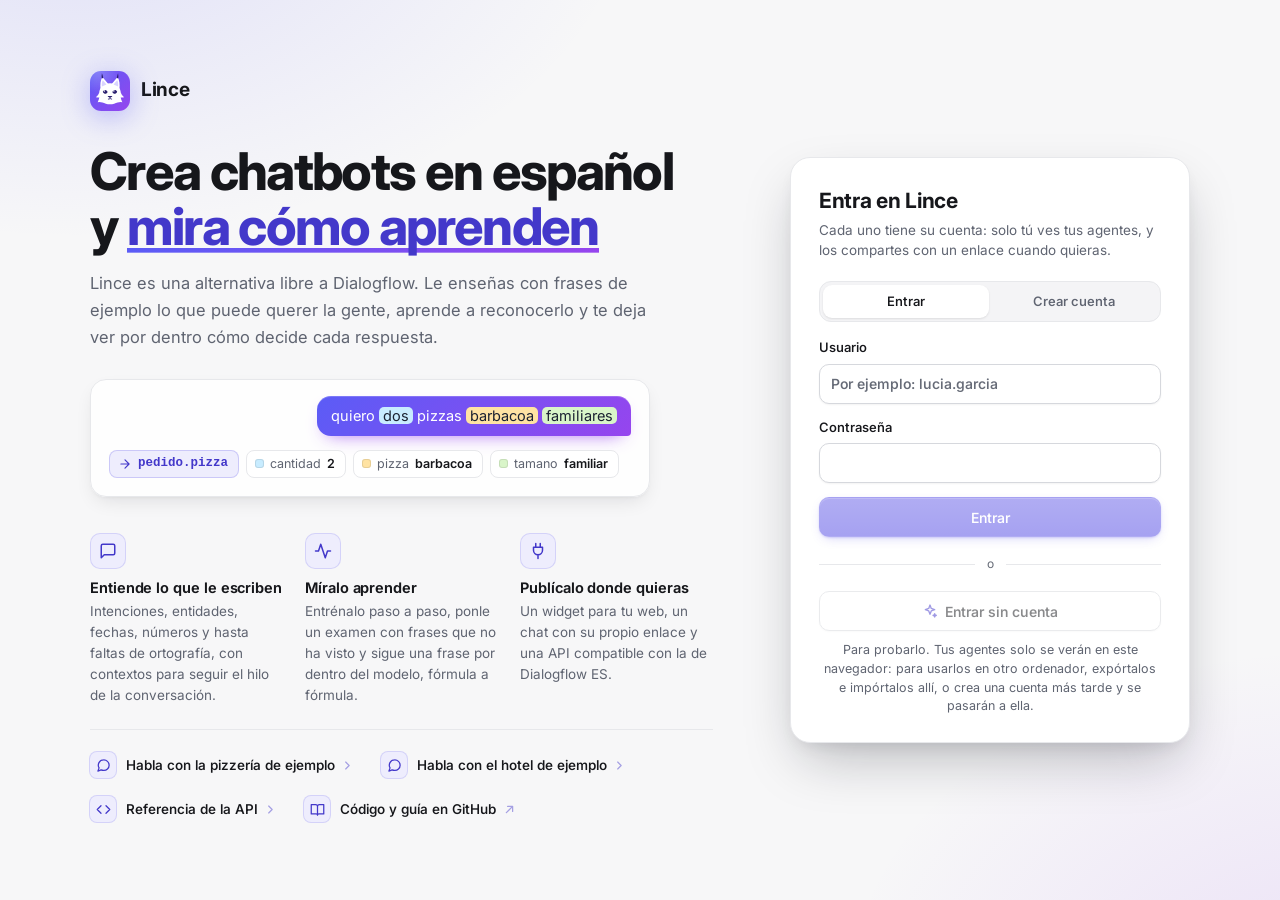
==== commit 818f5703: "Tema y animaciones en la portada, chat con «Volver», contraste y foco (0.12.0) Lo que pedía Pablo: -" ====
--- a/web/index.html
+++ b/web/index.html
@@ -41,6 +41,7 @@
   <div id="app" class="app">
     <!-- portada -->
     <main class="landing" id="landing">
+      <div class="landing-corner" id="landing-corner"></div>
       <div class="landing-grid">
         <section class="landing-intro">
           <a class="landing-brand" href="/"><img src="favicon.svg" alt="" width="40" height="40"><span>Lince</span></a>
@@ -59,26 +60,32 @@
 
         <section class="landing-card" aria-labelledby="signin-title">
           <h2 id="signin-title">Entra en Lince</h2>
-          <p class="landing-card-sub">Cada uno tiene su cuenta: solo tú ves tus agentes, y los compartes con un enlace cuando quieras.</p>
+          <p class="landing-card-sub" id="signin-sub">Cada uno tiene su cuenta: solo tú ves tus agentes, y los compartes con un enlace cuando quieras.</p>
           <div class="notice info" id="signin-shared" hidden><svg class="icon" viewBox="0 0 24 24" aria-hidden="true"><circle cx="18" cy="5" r="3"/><circle cx="6" cy="12" r="3"/><circle cx="18" cy="19" r="3"/><path d="m8.6 13.5 6.8 4M15.4 6.5l-6.8 4"/></svg><div>Te han pasado un agente. Entra (o crea tu cuenta) y podrás guardar una copia.</div></div>
           <form class="signin-form" id="signin" method="post" novalidate>
             <div class="tabs signin-tabs" role="tablist" aria-label="Entrar o crear una cuenta">
-              <button type="button" role="tab" class="active" aria-selected="true" data-mode="login">Entrar</button>
-              <button type="button" role="tab" aria-selected="false" data-mode="register">Crear cuenta</button>
+              <button type="button" role="tab" class="active" aria-selected="true">Entrar</button>
+              <button type="button" role="tab" aria-selected="false" tabindex="-1">Crear cuenta</button>
             </div>
-            <label class="field" for="signin-user">Usuario
+            <div class="field">
+              <label for="signin-user">Usuario</label>
               <input type="text" id="signin-user" name="username" autocomplete="username" maxlength="30" spellcheck="false" autocapitalize="none" placeholder="Por ejemplo: lucia.garcia">
-              <span class="hint" data-register hidden>De 3 a 30 caracteres: letras sin tildes ni eñes, números, puntos o guiones.</span>
-            </label>
+              <div class="reveal" inert><div class="reveal-in"><span class="hint" id="signin-user-hint">De 3 a 30 caracteres: letras sin tildes ni eñes, números, puntos o guiones.</span></div></div>
+            </div>
             <label class="field" for="signin-pass">Contraseña
               <input type="password" id="signin-pass" name="password" autocomplete="current-password">
             </label>
-            <label class="field" for="signin-pass2" data-register hidden>Repite la contraseña
-              <input type="password" id="signin-pass2" name="password-repeat" autocomplete="new-password">
-            </label>
-            <p class="hint-line" data-register hidden>Apunta tu contraseña: si la olvidas, solo quien lleva este servidor puede ponerte otra.</p>
+            <!-- solo al crear la cuenta: se despliega -->
+            <div class="reveal" inert>
+              <div class="reveal-in">
+                <label class="field" for="signin-pass2">Repite la contraseña
+                  <input type="password" id="signin-pass2" name="password-repeat" autocomplete="new-password">
+                </label>
+                <p class="hint-line">Apunta tu contraseña: si la olvidas, solo quien lleva este servidor puede ponerte otra.</p>
+              </div>
+            </div>
             <div class="notice danger" id="signin-error" role="alert" hidden><svg class="icon" viewBox="0 0 24 24" aria-hidden="true"><path d="M12 9v4M12 17h.01"/><path d="M10.3 3.9L1.8 18a2 2 0 0 0 1.7 3h17a2 2 0 0 0 1.7-3L13.7 3.9a2 2 0 0 0-3.4 0z"/></svg><div></div></div>
-            <button class="btn primary signin-submit" type="submit" disabled>Entrar</button>
+            <button class="btn primary signin-submit" type="submit" disabled><span class="swap-label">Entrar</span></button>
           </form>
           <div class="signin-or" aria-hidden="true"><span>o</span></div>
           <button class="btn signin-guest" id="signin-guest" type="button" disabled><svg class="icon" viewBox="0 0 24 24" aria-hidden="true"><path d="M12 3l1.9 5.1L19 10l-5.1 1.9L12 17l-1.9-5.1L5 10l5.1-1.9zM19 16l.7 1.8 1.8.7-1.8.7L19 21l-.7-1.8-1.8-.7 1.8-.7z"/></svg>Entrar sin cuenta</button>
@@ -96,10 +103,10 @@
               <div><h2>Publícalo donde quieras</h2><p>Un widget para tu web, un chat con su propio enlace y una API compatible con la de Dialogflow ES.</p></div></li>
           </ul>
           <nav class="landing-links" aria-label="Pruébalo y más información">
-            <a href="/chat?agent=pizzeria"><svg class="icon" viewBox="0 0 24 24" aria-hidden="true"><path d="M21 11.5a8.4 8.4 0 0 1-9 8.4 8.6 8.6 0 0 1-3.8-.9L3 21l1.9-5.2A8.4 8.4 0 0 1 12 3.1a8.4 8.4 0 0 1 9 8.4z"/></svg>Habla con la pizzería de ejemplo</a>
-            <a href="/chat?agent=hotel"><svg class="icon" viewBox="0 0 24 24" aria-hidden="true"><path d="M21 11.5a8.4 8.4 0 0 1-9 8.4 8.6 8.6 0 0 1-3.8-.9L3 21l1.9-5.2A8.4 8.4 0 0 1 12 3.1a8.4 8.4 0 0 1 9 8.4z"/></svg>Habla con el hotel de ejemplo</a>
-            <a href="/docs"><svg class="icon" viewBox="0 0 24 24" aria-hidden="true"><path d="M16 18l6-6-6-6M8 6l-6 6 6 6"/></svg>Referencia de la API</a>
-            <a href="https://github.com/pablomise004/agenteconversacional" rel="noopener"><svg class="icon" viewBox="0 0 24 24" aria-hidden="true"><path d="M2 4h7a3 3 0 0 1 3 3v14a2 2 0 0 0-2-2H2zM22 4h-7a3 3 0 0 0-3 3v14a2 2 0 0 1 2-2h8z"/></svg>Código y guía en GitHub</a>
+            <a href="/chat?agent=pizzeria"><span class="ll-icon"><svg class="icon" viewBox="0 0 24 24" aria-hidden="true"><path d="M21 11.5a8.4 8.4 0 0 1-9 8.4 8.6 8.6 0 0 1-3.8-.9L3 21l1.9-5.2A8.4 8.4 0 0 1 12 3.1a8.4 8.4 0 0 1 9 8.4z"/></svg></span>Habla con la pizzería de ejemplo<svg class="icon ll-go" viewBox="0 0 24 24" aria-hidden="true"><path class="go-line" d="M4.5 12h11"/><path class="go-tip" d="M10.5 6.5 16 12l-5.5 5.5"/></svg></a>
+            <a href="/chat?agent=hotel"><span class="ll-icon"><svg class="icon" viewBox="0 0 24 24" aria-hidden="true"><path d="M21 11.5a8.4 8.4 0 0 1-9 8.4 8.6 8.6 0 0 1-3.8-.9L3 21l1.9-5.2A8.4 8.4 0 0 1 12 3.1a8.4 8.4 0 0 1 9 8.4z"/></svg></span>Habla con el hotel de ejemplo<svg class="icon ll-go" viewBox="0 0 24 24" aria-hidden="true"><path class="go-line" d="M4.5 12h11"/><path class="go-tip" d="M10.5 6.5 16 12l-5.5 5.5"/></svg></a>
+            <a href="/docs"><span class="ll-icon"><svg class="icon" viewBox="0 0 24 24" aria-hidden="true"><path d="M16 18l6-6-6-6M8 6l-6 6 6 6"/></svg></span>Referencia de la API<svg class="icon ll-go" viewBox="0 0 24 24" aria-hidden="true"><path class="go-line" d="M4.5 12h11"/><path class="go-tip" d="M10.5 6.5 16 12l-5.5 5.5"/></svg></a>
+            <a href="https://github.com/pablomise004/agenteconversacional" rel="noopener"><span class="ll-icon"><svg class="icon" viewBox="0 0 24 24" aria-hidden="true"><path d="M2 4h7a3 3 0 0 1 3 3v14a2 2 0 0 0-2-2H2zM22 4h-7a3 3 0 0 0-3 3v14a2 2 0 0 1 2-2h8z"/></svg></span>Código y guía en GitHub<svg class="icon ll-go ll-ext" viewBox="0 0 24 24" aria-hidden="true"><path d="M7 17 17 7M9 7h8v8"/></svg></a>
           </nav>
         </section>
       </div>
--- a/web/css/app.css
+++ b/web/css/app.css
@@ -24,7 +24,7 @@
   --border-strong: #d6d8dd;
   --text: #16171b;
   --muted: #5f6471;
-  --faint: #80858f;
+  --faint: #666b77;  /* ≥ 4,5:1 sobre todos los fondos claros (antes #80858f: 3,4-3,7) */
   --primary: #4f46e5;
   --primary-hover: #4338ca;
   --primary-ink: #ffffff;
@@ -82,7 +82,7 @@
 @media (prefers-color-scheme: dark) {
   :root:not([data-theme="light"]) {
     --bg: #111111; --sidebar: #151515; --panel: #191919; --panel-2: #202020; --panel-3: #2a2a2a;
-    --border: #2a2a2a; --border-strong: #3a3a3a; --text: #ececec; --muted: #a3a3a3; --faint: #7d7d7d;
+    --border: #2a2a2a; --border-strong: #3a3a3a; --text: #ececec; --muted: #a3a3a3; --faint: #929292;
     --primary: #5558e8; --primary-hover: #6366f1; --primary-ink: #ffffff; --primary-soft: #23233a;
     --accent-text: #a5b4fc; --ring: rgba(99, 102, 241, .38);
     --danger: #f87171; --danger-soft: #3a2323; --success: #4ade80; --success-soft: #1b3326;
@@ -103,7 +103,7 @@
 }
 :root[data-theme="dark"] {
   --bg: #111111; --sidebar: #151515; --panel: #191919; --panel-2: #202020; --panel-3: #2a2a2a;
-  --border: #2a2a2a; --border-strong: #3a3a3a; --text: #ececec; --muted: #a3a3a3; --faint: #7d7d7d;
+  --border: #2a2a2a; --border-strong: #3a3a3a; --text: #ececec; --muted: #a3a3a3; --faint: #929292;
   --primary: #5558e8; --primary-hover: #6366f1; --primary-ink: #ffffff; --primary-soft: #23233a;
   --accent-text: #a5b4fc; --ring: rgba(99, 102, 241, .38);
   --danger: #f87171; --danger-soft: #3a2323; --success: #4ade80; --success-soft: #1b3326;
@@ -193,7 +193,8 @@
 
 @media (prefers-reduced-motion: reduce) {
   *, *::before, *::after { animation-duration: .01ms !important; animation-iteration-count: 1 !important;
-    transition-duration: .01ms !important; scroll-behavior: auto !important; }
+    animation-delay: 0s !important; transition-duration: .01ms !important; transition-delay: 0s !important;
+    scroll-behavior: auto !important; }
 }
 /* tema: la página nueva aparece en círculo desde el botón (View Transitions) */
 ::view-transition-old(root), ::view-transition-new(root) { animation: none; mix-blend-mode: normal; }
@@ -327,16 +328,14 @@
 .btn svg.icon { width: 16px; height: 16px; }
 .btn:hover { background: var(--panel-2); border-color: color-mix(in srgb, var(--border-strong) 70%, var(--text) 12%); }
 .btn:active:not(:disabled) { transform: translateY(1px) scale(.985); }
-.btn:focus-visible { outline: none; box-shadow: 0 0 0 3px var(--ring); border-color: var(--primary);
-  /* el anillo aparece al instante: con transición, justo al llegar con Tab aún no se veía nada */
-  transition: background-color .15s, color .15s, transform .12s var(--ease), opacity .15s; }
+/* foco con el tabulador: contorno de 2 px (el de :focus-visible), al instante */
+.btn:focus-visible { outline: 2px solid var(--primary); outline-offset: 2px; }
 .btn:disabled { opacity: .5; cursor: default; }
 .btn.primary { color: var(--primary-ink); border-color: transparent;
-  background: linear-gradient(180deg, color-mix(in srgb, var(--primary) 88%, #fff), var(--primary));
+  background: linear-gradient(180deg, color-mix(in srgb, var(--primary) 88%, #fff), var(--primary)) var(--primary);
   box-shadow: inset 0 1px 0 rgba(255, 255, 255, .18), 0 1px 2px color-mix(in srgb, var(--primary) 40%, transparent),
     0 4px 12px -4px color-mix(in srgb, var(--primary) 55%, transparent); }
-.btn.primary:hover:not(:disabled) { background: linear-gradient(180deg, var(--primary), var(--primary-hover)); }
-.btn.primary:focus-visible { box-shadow: 0 0 0 3px var(--ring), inset 0 1px 0 rgba(255, 255, 255, .18); }
+.btn.primary:hover:not(:disabled) { background: linear-gradient(180deg, var(--primary), var(--primary-hover)) var(--primary); }
 .btn.danger { color: var(--danger); }
 .btn.danger:hover { background: var(--danger-soft); border-color: color-mix(in srgb, var(--danger) 45%, transparent); }
 .btn.ghost { border-color: transparent; background: transparent; color: var(--muted); box-shadow: none; }
@@ -369,13 +368,17 @@
 input:hover, textarea:hover, select:hover { border-color: color-mix(in srgb, var(--border-strong) 70%, var(--text) 14%); }
 input:focus, textarea:focus, select:focus { border-color: var(--primary); box-shadow: 0 0 0 3px var(--ring);
   transition: background-color .15s; }
+/* el foco de un campo: borde de 2 px (contorno encima del borde) además del halo, sin transición */
+/* con :where() pesa como «input:focus-visible»: los campos dentro de una caja (paleta, simulador) lo anulan */
+input:where(:not([type=checkbox], [type=radio], [type=range], [type=color], [type=file])):focus-visible, textarea:focus-visible {
+  outline: 2px solid var(--primary); outline-offset: -1px; }
 input::placeholder, textarea::placeholder { color: var(--faint); }
 textarea { resize: vertical; min-height: 60px; line-height: 1.5; }
 select { appearance: none; -webkit-appearance: none; padding-right: 32px; cursor: pointer;
-  background-image: url("data:image/svg+xml,%3Csvg xmlns='http://www.w3.org/2000/svg' viewBox='0 0 24 24' fill='none' stroke='%2380858f' stroke-width='2.2' stroke-linecap='round' stroke-linejoin='round'%3E%3Cpath d='M7 10l5 5 5-5'/%3E%3C/svg%3E");
+  background-image: url("data:image/svg+xml,%3Csvg xmlns='http://www.w3.org/2000/svg' viewBox='0 0 24 24' fill='none' stroke='%23666b77' stroke-width='2.2' stroke-linecap='round' stroke-linejoin='round'%3E%3Cpath d='M7 10l5 5 5-5'/%3E%3C/svg%3E");
   background-repeat: no-repeat; background-position: right 10px center; background-size: 15px; }
 input[type=search] { padding-left: 34px; background-repeat: no-repeat; background-position: 11px center; background-size: 15px;
-  background-image: url("data:image/svg+xml,%3Csvg xmlns='http://www.w3.org/2000/svg' viewBox='0 0 24 24' fill='none' stroke='%2380858f' stroke-width='2.2' stroke-linecap='round'%3E%3Ccircle cx='11' cy='11' r='7'/%3E%3Cpath d='M20 20l-3.5-3.5'/%3E%3C/svg%3E"); }
+  background-image: url("data:image/svg+xml,%3Csvg xmlns='http://www.w3.org/2000/svg' viewBox='0 0 24 24' fill='none' stroke='%23666b77' stroke-width='2.2' stroke-linecap='round'%3E%3Ccircle cx='11' cy='11' r='7'/%3E%3Cpath d='M20 20l-3.5-3.5'/%3E%3C/svg%3E"); }
 input[type=color] { width: 44px; height: 36px; padding: 3px; border: 1px solid var(--border-strong); border-radius: var(--radius-sm);
   background: var(--panel); cursor: pointer; }
 input[type=color]::-webkit-color-swatch-wrapper { padding: 0; }
@@ -388,7 +391,7 @@
   border-radius: 5px; border: 1.5px solid var(--border-strong); background: var(--panel) center / 12px no-repeat;
   cursor: pointer; vertical-align: middle; transition: background-color .15s, border-color .15s, box-shadow .15s; }
 input[type=checkbox]:hover { border-color: var(--primary); }
-input[type=checkbox]:focus-visible { outline: none; box-shadow: 0 0 0 3px var(--ring); }
+input[type=checkbox]:focus-visible { outline: 2px solid var(--primary); outline-offset: 2px; }
 input[type=checkbox]:checked { background-color: var(--primary); border-color: var(--primary); animation: check-pop .25s var(--spring);
   background-image: url("data:image/svg+xml,%3Csvg xmlns='http://www.w3.org/2000/svg' viewBox='0 0 24 24' fill='none' stroke='white' stroke-width='3.4' stroke-linecap='round' stroke-linejoin='round'%3E%3Cpath d='M5 12.5l4.5 4.5L19 7.5'/%3E%3C/svg%3E"); }
 input[type=range] { -webkit-appearance: none; appearance: none; height: 6px; border-radius: 999px; cursor: pointer; outline: none;
@@ -726,7 +729,7 @@
 .cmdk-input { display: flex; align-items: center; gap: 10px; padding: 0 16px; border-bottom: 1px solid var(--border); }
 .cmdk-input svg.icon { color: var(--faint); }
 .cmdk-input input { flex: 1; border: 0 !important; box-shadow: none !important; background: transparent; font-size: 16px;
-  height: 54px; padding: 0; min-height: 0; }
+  height: 54px; padding: 0; min-height: 0; outline: none; }
 .cmdk-list { overflow-y: auto; padding: 6px; }
 .cmdk-group { font-size: 10.5px; font-weight: 650; text-transform: uppercase; letter-spacing: .06em; color: var(--faint); padding: 10px 10px 4px; }
 .cmdk-item { display: flex; align-items: center; gap: 11px; width: 100%; border: 0; background: transparent; color: var(--text);
@@ -770,17 +773,17 @@
 .composer:focus-within { border-color: color-mix(in srgb, var(--brand-1) 70%, var(--border)); box-shadow: 0 0 0 4px var(--ring),
   0 10px 22px -14px color-mix(in srgb, var(--brand-1) 70%, transparent); }
 .composer input, .composer input:hover, .composer input:focus { flex: 1; min-height: 34px; padding: 0 8px; border: 0;
-  background: transparent; box-shadow: none; }
+  background: transparent; box-shadow: none; outline: none; }
 /* enviar: el avión de papel (icono «send») despega un poco al pasar el ratón */
 .send-btn { width: 36px; height: 36px; flex: none; display: grid; place-items: center; border: 0; border-radius: 11px; color: #fff;
-  cursor: pointer; background: linear-gradient(135deg, var(--brand-1), var(--brand-2));
+  cursor: pointer; background: linear-gradient(135deg, var(--brand-1), var(--brand-2)) var(--brand-1);
   box-shadow: 0 6px 14px -6px color-mix(in srgb, var(--brand-2) 75%, transparent), inset 0 1px 0 rgba(255, 255, 255, .2);
   transition: transform .2s var(--spring), box-shadow .2s, opacity .15s; }
 .send-btn:hover:not(:disabled) { transform: translateY(-1px);
   box-shadow: 0 10px 18px -8px color-mix(in srgb, var(--brand-2) 80%, transparent), inset 0 1px 0 rgba(255, 255, 255, .2); }
 .send-btn:active:not(:disabled) { transform: scale(.94); }
 .send-btn:disabled { opacity: .55; cursor: default; }
-.send-btn:focus-visible { outline: none; box-shadow: 0 0 0 3px var(--ring); }
+.send-btn:focus-visible { outline: 2px solid var(--primary); outline-offset: 2px; }
 svg.icon .send-plane { transition: transform .3s var(--spring); }
 button:hover:not(:disabled) svg.icon .send-plane { transform: translate(1.5px, -1.5px); }
 .sim-empty { margin: auto 0; display: flex; flex-direction: column; align-items: center; gap: 10px; text-align: center;
@@ -794,7 +797,7 @@
 .msg { max-width: 86%; padding: 9px 13px; border-radius: 14px; white-space: pre-wrap; word-break: break-word;
   line-height: 1.45; animation: msg-in .3s var(--spring) backwards; }
 .msg.user { align-self: flex-end; color: #fff; border-bottom-right-radius: 4px; transform-origin: bottom right;
-  background: linear-gradient(135deg, var(--brand-1), var(--brand-2));
+  background: linear-gradient(135deg, var(--brand-1), var(--brand-2)) var(--brand-1);
   box-shadow: 0 8px 18px -10px color-mix(in srgb, var(--brand-2) 85%, transparent), inset 0 1px 0 rgba(255, 255, 255, .18); }
 .bot-turn { align-self: stretch; display: flex; align-items: flex-start; gap: 8px; min-width: 0; }
 .bot-av { flex: none; display: grid; animation: pop-in .3s var(--spring) backwards; }
@@ -824,7 +827,7 @@
 .quick button:nth-child(2) { animation-delay: 40ms; } .quick button:nth-child(3) { animation-delay: 80ms; }
 .quick button:nth-child(4) { animation-delay: 120ms; } .quick button:nth-child(n+5) { animation-delay: 160ms; }
 .quick button:hover { color: #fff; border-color: transparent; transform: translateY(-1px);
-  background: linear-gradient(135deg, var(--brand-1), var(--brand-2));
+  background: linear-gradient(135deg, var(--brand-1), var(--brand-2)) var(--brand-1);
   box-shadow: 0 8px 16px -8px color-mix(in srgb, var(--brand-2) 85%, transparent); }
 .quick button:hover svg.icon.go { opacity: 1; }
 .quick button:hover svg.icon.go .go-tip, .quick button:hover svg.icon.go .go-line { opacity: 1; transform: none; }
@@ -894,7 +897,7 @@
   border: 1px solid var(--border-strong); background: var(--panel); box-shadow: var(--shadow-sm); transition: border-color .15s, box-shadow .15s; }
 .analyze-box:focus-within { border-color: var(--primary); box-shadow: 0 0 0 4px var(--ring); }
 .analyze-box > svg.icon { color: var(--faint); }
-.analyze-box input { border: 0 !important; box-shadow: none !important; background: transparent; padding-left: 4px; }
+.analyze-box input { border: 0 !important; box-shadow: none !important; background: transparent; padding-left: 4px; outline: none; }
 
 .grid-2 { display: grid; grid-template-columns: 1fr 1fr; gap: 16px; }
 .grid-3 { display: grid; grid-template-columns: repeat(3, 1fr); gap: 16px; }
@@ -960,7 +963,7 @@
   background: var(--panel); border: 1px solid var(--border-strong); border-radius: var(--radius-sm); box-shadow: var(--shadow-xs);
   transition: border-color .15s, box-shadow .15s; }
 .xm-head:hover { border-color: color-mix(in srgb, var(--border-strong) 70%, var(--text) 14%); }
-.xm-head:focus-visible { outline: none; border-color: var(--primary); box-shadow: 0 0 0 3px var(--ring); }
+.xm-head:focus-visible { outline: 2px solid var(--primary); outline-offset: -1px; border-color: var(--primary); box-shadow: 0 0 0 3px var(--ring); }
 .xm-head:disabled { opacity: .6; cursor: default; }
 .xm-text { flex: 1; min-width: 0; }
 .xm-text.placeholder { color: var(--faint); }
@@ -998,6 +1001,7 @@
   border-radius: var(--radius-sm); box-shadow: var(--shadow-xs); cursor: pointer; transition: border-color .15s, box-shadow .15s; }
 .cp-btn:hover { border-color: color-mix(in srgb, var(--border-strong) 70%, var(--text) 14%); }
 .cp-btn.open, .cp-btn:focus-visible { outline: none; border-color: var(--primary); box-shadow: 0 0 0 3px var(--ring); }
+.cp-btn:focus-visible { outline: 2px solid var(--primary); outline-offset: -1px; }
 .cp-swatch { width: 26px; height: 26px; border-radius: 7px; box-shadow: inset 0 0 0 1px rgba(0, 0, 0, .12); transition: background-color .15s; }
 .cp-code { font-family: var(--mono); font-size: 12.5px; font-weight: 600; letter-spacing: .03em; }
 .cp-btn .cp-arrow { width: 14px; height: 14px; color: var(--faint); transition: transform .3s var(--ease); }
@@ -1030,7 +1034,7 @@
 .widget-config { display: grid; grid-template-columns: minmax(0, 1fr) 300px; gap: 22px; align-items: start; }
 /* maqueta del widget: mismos colores que web/widget.js (claro u oscuro) */
 .widget-preview { --c: #4f46e5; --w-bg: #fff; --w-fg: #1b2232; --w-soft: #f6f7f9; --w-card: #fff; --w-line: #e7e8eb;
-  --w-line2: #d6d8dd; --w-muted: #80858f; --w-ink: var(--c);
+  --w-line2: #d6d8dd; --w-muted: #666b77; --w-ink: var(--c);
   position: relative; height: 292px; border-radius: 14px; border: 1px solid var(--border); background: var(--panel-2); overflow: hidden; }
 .widget-preview.dark { --w-bg: #1c1c1c; --w-fg: #ececec; --w-soft: #141414; --w-card: #262626; --w-line: #303030;
   --w-line2: #424242; --w-muted: #9b9b9b; --w-ink: color-mix(in srgb, var(--c) 50%, #fff); }
@@ -1355,7 +1359,7 @@
   border: 1px solid var(--border-strong); background: var(--panel); cursor: pointer; text-align: left; color: var(--text);
   font: inherit; transition: border-color .15s, transform .2s var(--spring), box-shadow .15s; max-width: 220px; }
 .pl-step:hover { border-color: var(--primary); transform: translateY(-2px); box-shadow: var(--shadow-sm); }
-.pl-step:focus-visible { outline: none; box-shadow: 0 0 0 3px var(--ring); }
+.pl-step:focus-visible { outline: 2px solid var(--primary); outline-offset: 2px; }
 .pl-head { display: flex; align-items: center; gap: 6px; font-size: 12px; font-weight: 650; color: var(--muted); }
 .pl-head svg { width: 14px; height: 14px; color: var(--accent-text); }
 .pl-val { font-size: 13px; font-weight: 600; overflow: hidden; text-overflow: ellipsis; white-space: nowrap; max-width: 196px; }
@@ -1633,7 +1637,7 @@
 .landing-demo { max-width: 560px; margin: 28px 0 0; padding: 16px 18px 18px; border-radius: 16px; border: 1px solid var(--border);
   background: color-mix(in srgb, var(--panel) 86%, transparent); box-shadow: var(--shadow); }
 .ld-msg { width: fit-content; max-width: 100%; margin: 0 0 14px auto; padding: 9px 14px; border-radius: 14px 14px 4px 14px;
-  color: #fff; font-size: 14.5px; background: linear-gradient(135deg, var(--brand-1), var(--brand-2));
+  color: #fff; font-size: 14.5px; background: linear-gradient(135deg, var(--brand-1), var(--brand-2)) var(--brand-1);
   box-shadow: 0 8px 18px -10px color-mix(in srgb, var(--brand-2) 85%, transparent), inset 0 1px 0 rgba(255, 255, 255, .18); }
 .ld-c1 { --c: var(--a1); } .ld-c2 { --c: var(--a0); } .ld-c3 { --c: var(--a2); }
 .ld-msg mark { padding: 0 4px; border-radius: 5px; color: var(--a-ink); background: var(--c); animation: ld-mark .5s var(--ease) backwards; }
@@ -1663,9 +1667,30 @@
   background: var(--primary-soft); border: 1px solid color-mix(in srgb, var(--primary) 16%, transparent); }
 .landing-features h2 { margin: 0 0 4px; font-size: 14.5px; font-weight: 650; letter-spacing: -.005em; }
 .landing-features p { margin: 0; font-size: 13.5px; line-height: 1.55; color: var(--muted); }
-.landing-links { display: flex; flex-wrap: wrap; gap: 4px 22px; margin-top: 24px; padding-top: 16px; border-top: 1px solid var(--border); }
-.landing-links a { display: inline-flex; align-items: center; gap: 7px; padding: 5px 0; font-size: 13.5px; font-weight: 550; }
-.landing-links svg.icon { width: 16px; height: 16px; }
+/* enlaces: al pasar el ratón se levantan, el icono se llena de la marca y sale la flecha (como en el chat) */
+.landing-links { position: relative; display: flex; flex-wrap: wrap; gap: 4px 6px; margin: 24px 0 0 -8px; padding-top: 16px; }
+.landing-links::before { content: ""; position: absolute; top: 0; left: 8px; right: 0; height: 1px; background: var(--border); }
+.landing-links a { display: inline-flex; align-items: center; gap: 9px; padding: 5px 10px 5px 6px; border-radius: 11px;
+  border: 1px solid transparent; color: var(--text); font-size: 13.5px; font-weight: 550; text-decoration: none;
+  transition: background-color .2s, border-color .2s, color .2s, box-shadow .25s, transform .25s var(--ease); }
+.ll-icon { display: grid; place-items: center; flex: none; width: 28px; height: 28px; border-radius: 8px; color: var(--accent-text);
+  background: var(--primary-soft); border: 1px solid color-mix(in srgb, var(--primary) 16%, transparent);
+  transition: color .25s, background-color .25s, border-color .25s, box-shadow .25s, transform .35s var(--spring); }
+.ll-icon svg.icon { width: 15px; height: 15px; }
+.landing-links .ll-go { width: 15px; height: 15px; margin-left: -3px; color: var(--accent-text); opacity: .45;
+  transition: opacity .2s, transform .3s var(--spring); }
+.ll-go .go-tip { transform: translateX(-3px); transition: transform .3s var(--spring); }
+.ll-go .go-line { opacity: 0; transform: scaleX(0); transform-box: fill-box; transform-origin: left center;
+  transition: opacity .15s, transform .3s var(--spring); }
+.landing-links a:hover { background: var(--panel); border-color: var(--border); color: var(--accent-text); text-decoration: none;
+  box-shadow: 0 10px 22px -14px color-mix(in srgb, var(--brand-1) 55%, transparent), var(--shadow-xs); transform: translateY(-2px); }
+.landing-links a:hover .ll-icon { color: #fff; border-color: transparent; transform: scale(1.06) rotate(-6deg);
+  background: linear-gradient(135deg, var(--brand-1), var(--brand-2)) var(--brand-1);
+  box-shadow: 0 6px 14px -6px color-mix(in srgb, var(--brand-2) 80%, transparent); }
+.landing-links a:hover .ll-go { opacity: 1; }
+.landing-links a:hover .go-tip, .landing-links a:hover .go-line { opacity: 1; transform: none; }
+.landing-links a:hover .ll-ext { transform: translate(2px, -2px); }
+.landing-links a:active { transform: translateY(0) scale(.98); }
 
 /* el formulario */
 .landing-card { padding: 30px 28px 26px; border-radius: 20px; background: var(--panel); border: 1px solid var(--border);
@@ -1677,7 +1702,26 @@
 .signin-tabs { display: flex; align-self: stretch; margin: 0 0 2px; }
 .signin-tabs button { flex: 1; padding: 7px 13px; }
 .signin-form input { width: 100%; min-height: 40px; font-size: 14px; }
-.signin-form .hint-line { margin: -4px 0 0; font-size: 12.5px; color: var(--muted); }
+.signin-form .hint-line { margin: -6px 0 0; font-size: 12.5px; color: var(--muted); }
+.signin-form .field > label { font: inherit; }
+
+/* lo que solo sale al crear la cuenta se despliega y se recoge (la tarjeta crece sin saltos) */
+.reveal { display: grid; grid-template-rows: 0fr; opacity: 0; visibility: hidden; margin-top: -14px;
+  transition: grid-template-rows .34s var(--ease), margin-top .34s var(--ease), opacity .18s, visibility 0s .34s; }
+.reveal.open { grid-template-rows: 1fr; opacity: 1; visibility: visible; margin-top: 0;
+  transition: grid-template-rows .34s var(--ease), margin-top .34s var(--ease), opacity .3s .08s, visibility 0s; }
+.field > .reveal { margin-top: -6px; }
+.field > .reveal.open { margin-top: 0; }
+/* el hueco de 4 px deja ver entero el foco de los campos de dentro */
+.reveal-in { min-height: 0; overflow: hidden; display: flex; flex-direction: column; gap: 14px; padding: 4px; margin: -4px; }
+/* títulos y botones que cambian de texto (Entrar ↔ Crear cuenta) */
+.swap-label { display: inline-block; }
+.swap-in { animation: swap-in .3s var(--ease); }
+@keyframes swap-in { from { opacity: 0; transform: translateY(5px); filter: blur(2px); } }
+#signin-error:not([hidden]) { animation: pop-in .3s var(--ease); }
+/* el cambio de tema, arriba a la derecha */
+.landing-corner { position: absolute; top: 18px; right: 18px; z-index: 2; }
+.landing-corner .btn { animation: fade .3s var(--ease) backwards; }
 .signin-submit, .signin-guest { width: 100%; height: 40px; font-size: 14px; }
 .signin-or { display: flex; align-items: center; gap: 12px; margin: 18px 0; font-size: 12px; color: var(--faint); }
 .signin-or::before, .signin-or::after { content: ""; flex: 1; height: 1px; background: var(--border); }
@@ -1691,7 +1735,11 @@
   .landing-features { grid-template-columns: minmax(0, 1fr); gap: 16px; }
   .landing-features li { flex-direction: row; align-items: flex-start; gap: 14px; }
 }
+@media (max-width: 960px) {
+  .landing-links { flex-direction: column; align-items: flex-start; }
+}
 @media (max-width: 480px) {
+  .landing-corner { top: 27px; right: 12px; }
   .landing-grid { padding: 24px 16px 40px; }
   .landing h1 { margin-top: 22px; font-size: 31px; }
   .landing-lead { font-size: 15.5px; }
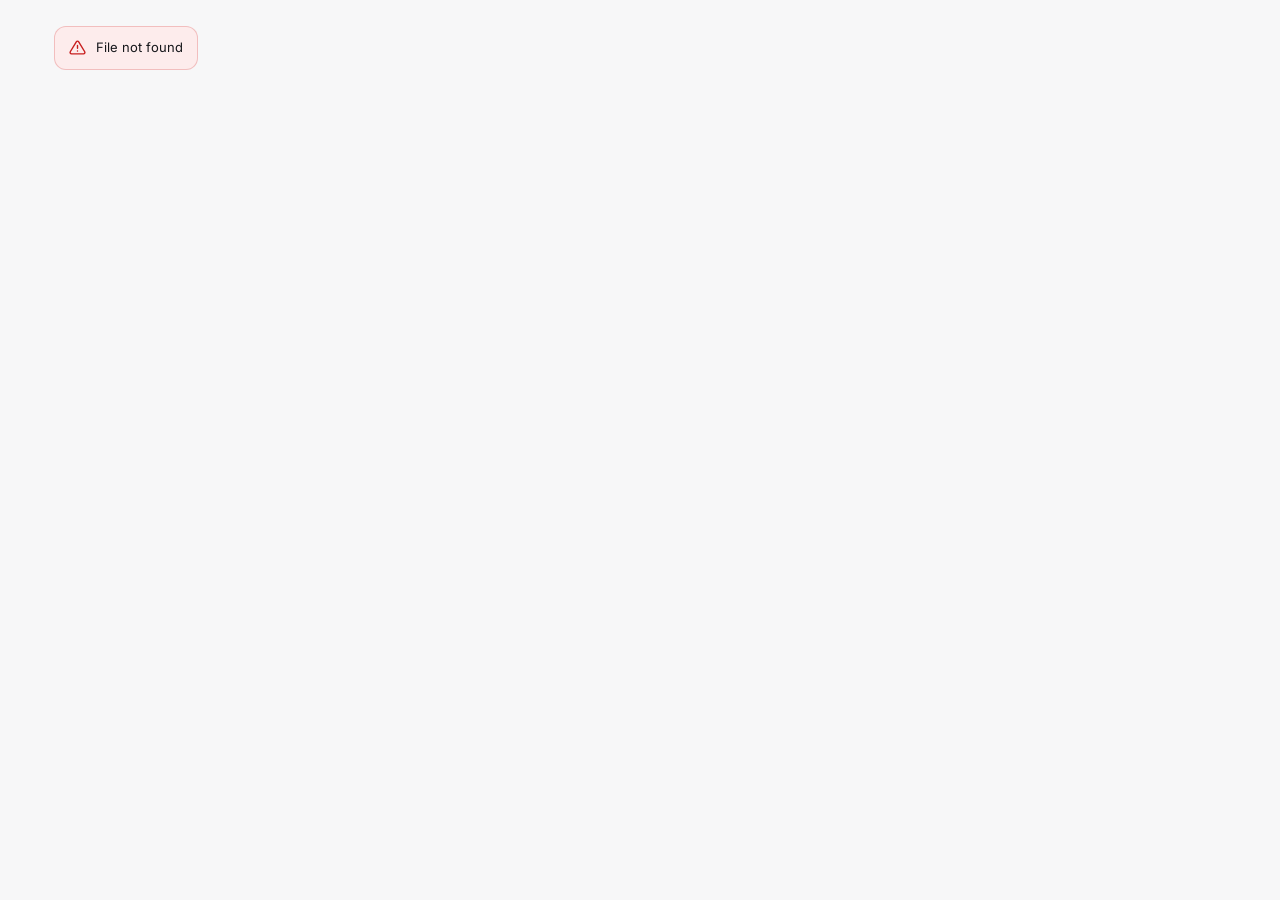
==== commit a4801f95: "Ajustes: Compartir dentro de su tarjeta; portada con scroll normal y /docs sin JS (0.12.1) - Ajustes" ====
--- a/web/index.html
+++ b/web/index.html
@@ -38,80 +38,80 @@
   </script>
 </head>
 <body>
+  <!-- portada -->
+  <main class="landing" id="landing">
+    <div class="landing-corner" id="landing-corner"></div>
+    <div class="landing-grid">
+      <section class="landing-intro">
+        <a class="landing-brand" href="/"><img src="favicon.svg" alt="" width="40" height="40"><span>Lince</span></a>
+        <h1>Crea chatbots en español y <em>mira cómo aprenden</em></h1>
+        <p class="landing-lead">Lince es una alternativa libre a Dialogflow. Le enseñas con frases de ejemplo lo que puede querer la gente, aprende a reconocerlo y te deja ver por dentro cómo decide cada respuesta.</p>
+        <figure class="landing-demo" aria-label="Ejemplo de lo que entiende un agente">
+          <p class="ld-msg"><span>quiero</span> <mark class="ld-c1">dos</mark> <span>pizzas</span> <mark class="ld-c2">barbacoa</mark> <mark class="ld-c3">familiares</mark></p>
+          <figcaption class="ld-result">
+            <span class="ld-intent"><svg class="icon" viewBox="0 0 24 24" aria-hidden="true"><path d="M5 12h14M12 5l7 7-7 7"/></svg>pedido.pizza</span>
+            <span class="ld-param ld-c1">cantidad <b>2</b></span>
+            <span class="ld-param ld-c2">pizza <b>barbacoa</b></span>
+            <span class="ld-param ld-c3">tamano <b>familiar</b></span>
+          </figcaption>
+        </figure>
+      </section>
+
+      <section class="landing-card" aria-labelledby="signin-title">
+        <h2 id="signin-title">Entra en Lince</h2>
+        <p class="landing-card-sub" id="signin-sub">Cada uno tiene su cuenta: solo tú ves tus agentes, y los compartes con un enlace cuando quieras.</p>
+        <div class="notice info" id="signin-shared" hidden><svg class="icon" viewBox="0 0 24 24" aria-hidden="true"><circle cx="18" cy="5" r="3"/><circle cx="6" cy="12" r="3"/><circle cx="18" cy="19" r="3"/><path d="m8.6 13.5 6.8 4M15.4 6.5l-6.8 4"/></svg><div>Te han pasado un agente. Entra (o crea tu cuenta) y podrás guardar una copia.</div></div>
+        <form class="signin-form" id="signin" method="post" novalidate>
+          <div class="tabs signin-tabs" role="tablist" aria-label="Entrar o crear una cuenta">
+            <button type="button" role="tab" class="active" aria-selected="true">Entrar</button>
+            <button type="button" role="tab" aria-selected="false" tabindex="-1">Crear cuenta</button>
+          </div>
+          <div class="field">
+            <label for="signin-user">Usuario</label>
+            <input type="text" id="signin-user" name="username" autocomplete="username" maxlength="30" spellcheck="false" autocapitalize="none" placeholder="Por ejemplo: lucia.garcia">
+            <div class="reveal" inert><div class="reveal-in"><span class="hint" id="signin-user-hint">De 3 a 30 caracteres: letras sin tildes ni eñes, números, puntos o guiones.</span></div></div>
+          </div>
+          <label class="field" for="signin-pass">Contraseña
+            <input type="password" id="signin-pass" name="password" autocomplete="current-password">
+          </label>
+          <!-- solo al crear la cuenta: se despliega -->
+          <div class="reveal" inert>
+            <div class="reveal-in">
+              <label class="field" for="signin-pass2">Repite la contraseña
+                <input type="password" id="signin-pass2" name="password-repeat" autocomplete="new-password">
+              </label>
+              <p class="hint-line">Apunta tu contraseña: si la olvidas, solo quien lleva este servidor puede ponerte otra.</p>
+            </div>
+          </div>
+          <div class="notice danger" id="signin-error" role="alert" hidden><svg class="icon" viewBox="0 0 24 24" aria-hidden="true"><path d="M12 9v4M12 17h.01"/><path d="M10.3 3.9L1.8 18a2 2 0 0 0 1.7 3h17a2 2 0 0 0 1.7-3L13.7 3.9a2 2 0 0 0-3.4 0z"/></svg><div></div></div>
+          <button class="btn primary signin-submit" type="submit" disabled><span class="swap-label">Entrar</span></button>
+        </form>
+        <div class="signin-or" aria-hidden="true"><span>o</span></div>
+        <button class="btn signin-guest" id="signin-guest" type="button" disabled><svg class="icon" viewBox="0 0 24 24" aria-hidden="true"><path d="M12 3l1.9 5.1L19 10l-5.1 1.9L12 17l-1.9-5.1L5 10l5.1-1.9zM19 16l.7 1.8 1.8.7-1.8.7L19 21l-.7-1.8-1.8-.7 1.8-.7z"/></svg>Entrar sin cuenta</button>
+        <p class="signin-guest-note">Para probarlo. Tus agentes solo se verán en este navegador: para usarlos en otro ordenador, expórtalos e impórtalos allí, o crea una cuenta más tarde y se pasarán a ella.</p>
+        <noscript><p class="signin-guest-note">Para entrar hace falta tener JavaScript activado.</p></noscript>
+      </section>
+
+      <section class="landing-more" aria-label="Qué puedes hacer con Lince">
+        <ul class="landing-features">
+          <li><span class="lf-icon"><svg class="icon" viewBox="0 0 24 24" aria-hidden="true"><path d="M21 15a2 2 0 0 1-2 2H7l-4 4V5a2 2 0 0 1 2-2h14a2 2 0 0 1 2 2z"/></svg></span>
+            <div><h2>Entiende lo que le escriben</h2><p>Intenciones, entidades, fechas, números y hasta faltas de ortografía, con contextos para seguir el hilo de la conversación.</p></div></li>
+          <li><span class="lf-icon"><svg class="icon" viewBox="0 0 24 24" aria-hidden="true"><path d="M22 12h-4l-3 9L9 3l-3 9H2"/></svg></span>
+            <div><h2>Míralo aprender</h2><p>Entrénalo paso a paso, ponle un examen con frases que no ha visto y sigue una frase por dentro del modelo, fórmula a fórmula.</p></div></li>
+          <li><span class="lf-icon"><svg class="icon" viewBox="0 0 24 24" aria-hidden="true"><path d="M9 2v5M15 2v5M6 7h12v4a6 6 0 0 1-12 0zM12 17v5"/></svg></span>
+            <div><h2>Publícalo donde quieras</h2><p>Un widget para tu web, un chat con su propio enlace y una API compatible con la de Dialogflow ES.</p></div></li>
+        </ul>
+        <nav class="landing-links" aria-label="Pruébalo y más información">
+          <a href="/chat?agent=pizzeria"><span class="ll-icon"><svg class="icon" viewBox="0 0 24 24" aria-hidden="true"><path d="M21 11.5a8.4 8.4 0 0 1-9 8.4 8.6 8.6 0 0 1-3.8-.9L3 21l1.9-5.2A8.4 8.4 0 0 1 12 3.1a8.4 8.4 0 0 1 9 8.4z"/></svg></span>Habla con la pizzería de ejemplo<svg class="icon ll-go" viewBox="0 0 24 24" aria-hidden="true"><path class="go-line" d="M4.5 12h11"/><path class="go-tip" d="M10.5 6.5 16 12l-5.5 5.5"/></svg></a>
+          <a href="/chat?agent=hotel"><span class="ll-icon"><svg class="icon" viewBox="0 0 24 24" aria-hidden="true"><path d="M21 11.5a8.4 8.4 0 0 1-9 8.4 8.6 8.6 0 0 1-3.8-.9L3 21l1.9-5.2A8.4 8.4 0 0 1 12 3.1a8.4 8.4 0 0 1 9 8.4z"/></svg></span>Habla con el hotel de ejemplo<svg class="icon ll-go" viewBox="0 0 24 24" aria-hidden="true"><path class="go-line" d="M4.5 12h11"/><path class="go-tip" d="M10.5 6.5 16 12l-5.5 5.5"/></svg></a>
+          <a href="/docs"><span class="ll-icon"><svg class="icon" viewBox="0 0 24 24" aria-hidden="true"><path d="M16 18l6-6-6-6M8 6l-6 6 6 6"/></svg></span>Referencia de la API<svg class="icon ll-go" viewBox="0 0 24 24" aria-hidden="true"><path class="go-line" d="M4.5 12h11"/><path class="go-tip" d="M10.5 6.5 16 12l-5.5 5.5"/></svg></a>
+          <a href="https://github.com/pablomise004/agenteconversacional" rel="noopener"><span class="ll-icon"><svg class="icon" viewBox="0 0 24 24" aria-hidden="true"><path d="M2 4h7a3 3 0 0 1 3 3v14a2 2 0 0 0-2-2H2zM22 4h-7a3 3 0 0 0-3 3v14a2 2 0 0 1 2-2h8z"/></svg></span>Código y guía en GitHub<svg class="icon ll-go ll-ext" viewBox="0 0 24 24" aria-hidden="true"><path d="M7 17 17 7M9 7h8v8"/></svg></a>
+        </nav>
+      </section>
+    </div>
+  </main>
+  <!-- /portada -->
   <div id="app" class="app">
-    <!-- portada -->
-    <main class="landing" id="landing">
-      <div class="landing-corner" id="landing-corner"></div>
-      <div class="landing-grid">
-        <section class="landing-intro">
-          <a class="landing-brand" href="/"><img src="favicon.svg" alt="" width="40" height="40"><span>Lince</span></a>
-          <h1>Crea chatbots en español y <em>mira cómo aprenden</em></h1>
-          <p class="landing-lead">Lince es una alternativa libre a Dialogflow. Le enseñas con frases de ejemplo lo que puede querer la gente, aprende a reconocerlo y te deja ver por dentro cómo decide cada respuesta.</p>
-          <figure class="landing-demo" aria-label="Ejemplo de lo que entiende un agente">
-            <p class="ld-msg">quiero <mark class="ld-c1">dos</mark> pizzas <mark class="ld-c2">barbacoa</mark> <mark class="ld-c3">familiares</mark></p>
-            <figcaption class="ld-result">
-              <span class="ld-intent"><svg class="icon" viewBox="0 0 24 24" aria-hidden="true"><path d="M5 12h14M12 5l7 7-7 7"/></svg>pedido.pizza</span>
-              <span class="ld-param ld-c1">cantidad <b>2</b></span>
-              <span class="ld-param ld-c2">pizza <b>barbacoa</b></span>
-              <span class="ld-param ld-c3">tamano <b>familiar</b></span>
-            </figcaption>
-          </figure>
-        </section>
-
-        <section class="landing-card" aria-labelledby="signin-title">
-          <h2 id="signin-title">Entra en Lince</h2>
-          <p class="landing-card-sub" id="signin-sub">Cada uno tiene su cuenta: solo tú ves tus agentes, y los compartes con un enlace cuando quieras.</p>
-          <div class="notice info" id="signin-shared" hidden><svg class="icon" viewBox="0 0 24 24" aria-hidden="true"><circle cx="18" cy="5" r="3"/><circle cx="6" cy="12" r="3"/><circle cx="18" cy="19" r="3"/><path d="m8.6 13.5 6.8 4M15.4 6.5l-6.8 4"/></svg><div>Te han pasado un agente. Entra (o crea tu cuenta) y podrás guardar una copia.</div></div>
-          <form class="signin-form" id="signin" method="post" novalidate>
-            <div class="tabs signin-tabs" role="tablist" aria-label="Entrar o crear una cuenta">
-              <button type="button" role="tab" class="active" aria-selected="true">Entrar</button>
-              <button type="button" role="tab" aria-selected="false" tabindex="-1">Crear cuenta</button>
-            </div>
-            <div class="field">
-              <label for="signin-user">Usuario</label>
-              <input type="text" id="signin-user" name="username" autocomplete="username" maxlength="30" spellcheck="false" autocapitalize="none" placeholder="Por ejemplo: lucia.garcia">
-              <div class="reveal" inert><div class="reveal-in"><span class="hint" id="signin-user-hint">De 3 a 30 caracteres: letras sin tildes ni eñes, números, puntos o guiones.</span></div></div>
-            </div>
-            <label class="field" for="signin-pass">Contraseña
-              <input type="password" id="signin-pass" name="password" autocomplete="current-password">
-            </label>
-            <!-- solo al crear la cuenta: se despliega -->
-            <div class="reveal" inert>
-              <div class="reveal-in">
-                <label class="field" for="signin-pass2">Repite la contraseña
-                  <input type="password" id="signin-pass2" name="password-repeat" autocomplete="new-password">
-                </label>
-                <p class="hint-line">Apunta tu contraseña: si la olvidas, solo quien lleva este servidor puede ponerte otra.</p>
-              </div>
-            </div>
-            <div class="notice danger" id="signin-error" role="alert" hidden><svg class="icon" viewBox="0 0 24 24" aria-hidden="true"><path d="M12 9v4M12 17h.01"/><path d="M10.3 3.9L1.8 18a2 2 0 0 0 1.7 3h17a2 2 0 0 0 1.7-3L13.7 3.9a2 2 0 0 0-3.4 0z"/></svg><div></div></div>
-            <button class="btn primary signin-submit" type="submit" disabled><span class="swap-label">Entrar</span></button>
-          </form>
-          <div class="signin-or" aria-hidden="true"><span>o</span></div>
-          <button class="btn signin-guest" id="signin-guest" type="button" disabled><svg class="icon" viewBox="0 0 24 24" aria-hidden="true"><path d="M12 3l1.9 5.1L19 10l-5.1 1.9L12 17l-1.9-5.1L5 10l5.1-1.9zM19 16l.7 1.8 1.8.7-1.8.7L19 21l-.7-1.8-1.8-.7 1.8-.7z"/></svg>Entrar sin cuenta</button>
-          <p class="signin-guest-note">Para probarlo. Tus agentes solo se verán en este navegador: para usarlos en otro ordenador, expórtalos e impórtalos allí, o crea una cuenta más tarde y se pasarán a ella.</p>
-          <noscript><p class="signin-guest-note">Para entrar hace falta tener JavaScript activado.</p></noscript>
-        </section>
-
-        <section class="landing-more" aria-label="Qué puedes hacer con Lince">
-          <ul class="landing-features">
-            <li><span class="lf-icon"><svg class="icon" viewBox="0 0 24 24" aria-hidden="true"><path d="M21 15a2 2 0 0 1-2 2H7l-4 4V5a2 2 0 0 1 2-2h14a2 2 0 0 1 2 2z"/></svg></span>
-              <div><h2>Entiende lo que le escriben</h2><p>Intenciones, entidades, fechas, números y hasta faltas de ortografía, con contextos para seguir el hilo de la conversación.</p></div></li>
-            <li><span class="lf-icon"><svg class="icon" viewBox="0 0 24 24" aria-hidden="true"><path d="M22 12h-4l-3 9L9 3l-3 9H2"/></svg></span>
-              <div><h2>Míralo aprender</h2><p>Entrénalo paso a paso, ponle un examen con frases que no ha visto y sigue una frase por dentro del modelo, fórmula a fórmula.</p></div></li>
-            <li><span class="lf-icon"><svg class="icon" viewBox="0 0 24 24" aria-hidden="true"><path d="M9 2v5M15 2v5M6 7h12v4a6 6 0 0 1-12 0zM12 17v5"/></svg></span>
-              <div><h2>Publícalo donde quieras</h2><p>Un widget para tu web, un chat con su propio enlace y una API compatible con la de Dialogflow ES.</p></div></li>
-          </ul>
-          <nav class="landing-links" aria-label="Pruébalo y más información">
-            <a href="/chat?agent=pizzeria"><span class="ll-icon"><svg class="icon" viewBox="0 0 24 24" aria-hidden="true"><path d="M21 11.5a8.4 8.4 0 0 1-9 8.4 8.6 8.6 0 0 1-3.8-.9L3 21l1.9-5.2A8.4 8.4 0 0 1 12 3.1a8.4 8.4 0 0 1 9 8.4z"/></svg></span>Habla con la pizzería de ejemplo<svg class="icon ll-go" viewBox="0 0 24 24" aria-hidden="true"><path class="go-line" d="M4.5 12h11"/><path class="go-tip" d="M10.5 6.5 16 12l-5.5 5.5"/></svg></a>
-            <a href="/chat?agent=hotel"><span class="ll-icon"><svg class="icon" viewBox="0 0 24 24" aria-hidden="true"><path d="M21 11.5a8.4 8.4 0 0 1-9 8.4 8.6 8.6 0 0 1-3.8-.9L3 21l1.9-5.2A8.4 8.4 0 0 1 12 3.1a8.4 8.4 0 0 1 9 8.4z"/></svg></span>Habla con el hotel de ejemplo<svg class="icon ll-go" viewBox="0 0 24 24" aria-hidden="true"><path class="go-line" d="M4.5 12h11"/><path class="go-tip" d="M10.5 6.5 16 12l-5.5 5.5"/></svg></a>
-            <a href="/docs"><span class="ll-icon"><svg class="icon" viewBox="0 0 24 24" aria-hidden="true"><path d="M16 18l6-6-6-6M8 6l-6 6 6 6"/></svg></span>Referencia de la API<svg class="icon ll-go" viewBox="0 0 24 24" aria-hidden="true"><path class="go-line" d="M4.5 12h11"/><path class="go-tip" d="M10.5 6.5 16 12l-5.5 5.5"/></svg></a>
-            <a href="https://github.com/pablomise004/agenteconversacional" rel="noopener"><span class="ll-icon"><svg class="icon" viewBox="0 0 24 24" aria-hidden="true"><path d="M2 4h7a3 3 0 0 1 3 3v14a2 2 0 0 0-2-2H2zM22 4h-7a3 3 0 0 0-3 3v14a2 2 0 0 1 2-2h8z"/></svg></span>Código y guía en GitHub<svg class="icon ll-go ll-ext" viewBox="0 0 24 24" aria-hidden="true"><path d="M7 17 17 7M9 7h8v8"/></svg></a>
-          </nav>
-        </section>
-      </div>
-    </main>
-    <!-- /portada -->
     <noscript><p style="padding:20px">Esta consola necesita JavaScript.</p></noscript>
   </div>
   <script type="module" src="js/app.js"></script>
--- a/web/css/app.css
+++ b/web/css/app.css
@@ -1613,17 +1613,21 @@
 
 /* ------------------------------------------------------------ portada */
 /* La web pública antes de entrar (#landing en index.html): qué es Lince y el formulario. Viene en el
-   HTML, así que se pinta sin esperar al JS; quien ya ha entrado no llega a verla (data-boot, en el <head>). */
+   HTML, así que se pinta sin esperar al JS; quien ya ha entrado no llega a verla (data-boot, en el <head>).
+   Se desplaza con la página (no con un scroll propio): en el móvil la barra del navegador se esconde al
+   bajar y los lectores de accesibilidad miden cada cosa donde de verdad está. */
 [data-boot="app"] .landing { display: none; }
-.landing { position: fixed; inset: 0; z-index: 1; overflow-y: auto; background:
+html:not([data-boot="app"]) .landing ~ .app { display: none; }  /* la consola, vacía, no ocupa sitio */
+.landing { position: relative; display: flex; flex-direction: column; min-height: 100vh; min-height: 100dvh; background:
   radial-gradient(900px 560px at 6% -12%, color-mix(in srgb, var(--brand-1) 15%, transparent), transparent 62%),
   radial-gradient(820px 600px at 104% 112%, color-mix(in srgb, var(--brand-2) 13%, transparent), transparent 60%), var(--bg); }
-.landing-grid { max-width: 1180px; min-height: 100%; margin: 0 auto; padding: 56px 40px; display: grid;
+.landing-grid { flex: 1 0 auto; width: 100%; max-width: 1180px; margin: 0 auto; padding: 56px 40px; display: grid;
   grid-template-columns: minmax(0, 1fr) minmax(0, 400px); grid-template-areas: "intro card" "more card";
   column-gap: clamp(40px, 6vw, 88px); row-gap: 36px; align-content: center; }
-.landing-intro { grid-area: intro; align-self: end; animation: rise .5s var(--ease) backwards; }
-.landing-card { grid-area: card; align-self: center; animation: rise .5s .08s var(--ease) backwards; }
-.landing-more { grid-area: more; align-self: start; animation: rise .5s .16s var(--ease) backwards; }
+.landing-intro { grid-area: intro; align-self: end; animation: land-in .55s var(--ease) backwards; }
+.landing-card { grid-area: card; align-self: center; animation: land-in .55s .06s var(--ease) backwards; }
+.landing-more { grid-area: more; align-self: start; animation: land-in .55s .12s var(--ease) backwards; }
+@keyframes land-in { from { transform: translateY(12px); } }
 .landing-brand { display: inline-flex; align-items: center; gap: 11px; color: var(--text); font-size: 19px; font-weight: 700;
   letter-spacing: -.015em; text-decoration: none !important; }
 .landing-brand img { width: 40px; height: 40px; filter: drop-shadow(0 6px 14px color-mix(in srgb, var(--brand-1) 38%, transparent)); }
@@ -1640,11 +1644,12 @@
   color: #fff; font-size: 14.5px; background: linear-gradient(135deg, var(--brand-1), var(--brand-2)) var(--brand-1);
   box-shadow: 0 8px 18px -10px color-mix(in srgb, var(--brand-2) 85%, transparent), inset 0 1px 0 rgba(255, 255, 255, .18); }
 .ld-c1 { --c: var(--a1); } .ld-c2 { --c: var(--a0); } .ld-c3 { --c: var(--a2); }
-.ld-msg mark { padding: 0 4px; border-radius: 5px; color: var(--a-ink); background: var(--c); animation: ld-mark .5s var(--ease) backwards; }
+.ld-msg mark { display: inline-block; padding: 0 4px; border-radius: 5px; color: var(--a-ink); background: var(--c);
+  animation: ld-mark .45s var(--spring) backwards; }
 .ld-msg mark:nth-of-type(1) { animation-delay: .55s; }
 .ld-msg mark:nth-of-type(2) { animation-delay: .7s; }
 .ld-msg mark:nth-of-type(3) { animation-delay: .85s; }
-@keyframes ld-mark { from { color: inherit; background: transparent; } }
+@keyframes ld-mark { from { transform: scale(.6); } }  /* cada dato «salta» al reconocerlo */
 .ld-result { display: flex; flex-wrap: wrap; align-items: center; gap: 7px; }
 .ld-result > * { animation: rise .4s var(--ease) backwards; }
 .ld-result > :nth-child(1) { animation-delay: 1.05s; }
